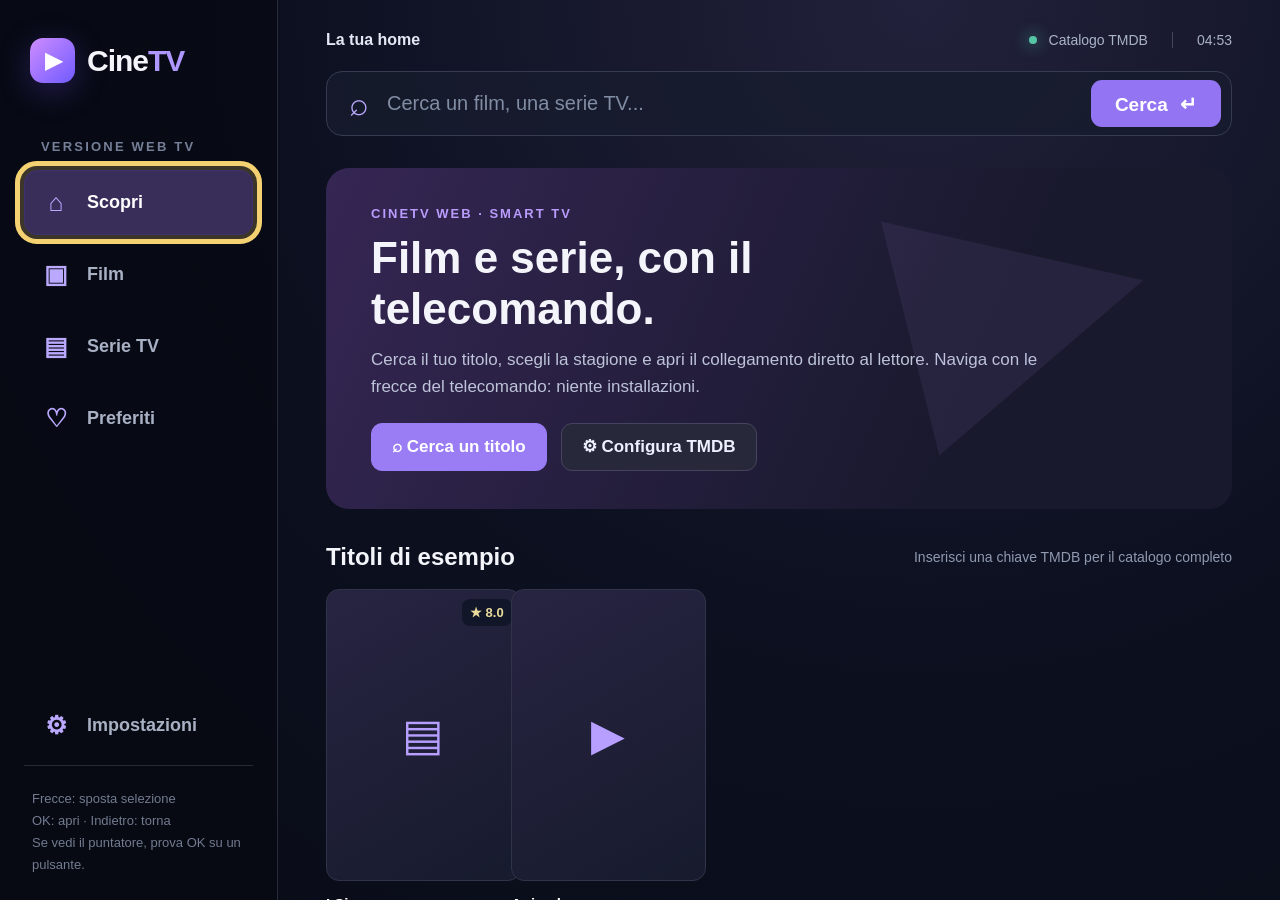
==== index.html @ a70e2af2 "Add files via upload Prima versione di cineweb" ====
<!doctype html>
<html lang="it">
<head>
  <meta charset="utf-8">
  <meta name="viewport" content="width=device-width,initial-scale=1,viewport-fit=cover">
  <meta name="theme-color" content="#0a0d17">
  <meta name="referrer" content="no-referrer">
  <title>CineTV Web — Samsung Smart TV</title>
  <style>
:root{font-family:Arial,Helvetica,sans-serif;color:#f4f5fa;background:#090c16;font-size:19px;--surface:#121725;--muted:#a1a9bc;--accent:#9d82ff;--line:#293044}*{box-sizing:border-box}html,body{margin:0;width:100%;height:100%;overflow:hidden}body{background:radial-gradient(ellipse at 72% 0%,#22213b 0,#0c1020 49%,#090c16 100%)}button,input,select{font:inherit}button{cursor:pointer}button,input,select{outline:none}button:focus,input:focus,select:focus,.focusable.focused{outline:4px solid #c9b8ff!important;outline-offset:3px;box-shadow:0 0 0 8px rgba(135,102,255,.13)}.shell{width:100%;height:100%;display:flex}.sidebar{width:278px;flex:0 0 278px;border-right:1px solid #262c3b;background:rgba(7,10,19,.79);padding:38px 24px 24px;display:flex;flex-direction:column}.brand{display:flex;align-items:center;font-size:30px;font-weight:800;letter-spacing:-1px;gap:12px;margin:0 0 56px 6px}.brandmark{display:inline-flex;width:45px;height:45px;border-radius:13px;background:linear-gradient(135deg,#ce8cff,#705bff);align-items:center;justify-content:center;font-size:22px;color:white;box-shadow:0 8px 32px #7852ff45}.brand-accent{color:#ae97ff}.side-label{color:#757f98;font-size:13px;letter-spacing:2.2px;padding-left:17px;font-weight:bold;margin:0 0 16px}.nav-item{display:flex;gap:18px;align-items:center;width:100%;background:transparent;border:1px solid transparent;border-radius:13px;color:#a8b0c4;padding:17px 18px;text-align:left;margin-bottom:7px;font-weight:bold;font-size:18px}.nav-item.active{background:#23213f;color:#eae4ff;border-color:#3e326e}.nav-item:hover{background:#292340}.nav-symbol{font-size:25px;display:inline-flex;justify-content:center;width:26px;color:#bba8ff}.side-bottom{margin-top:auto}.side-note{color:#727b90;border-top:1px solid #252b3b;padding:22px 8px 0;font-size:13px;line-height:1.7}.main{flex:1;min-width:0;display:flex;flex-direction:column}.topbar{padding:31px 48px 22px;display:flex;justify-content:space-between;align-items:center}.breadcrumb{color:#e4e8f4;font-size:16px;font-weight:bold}.topright{display:flex;align-items:center;gap:12px;color:#aab3c7;font-size:14px}.network-dot{height:8px;width:8px;background:#56c5a6;border-radius:50%;box-shadow:0 0 16px #56c5a6}.clock{border-left:1px solid #41485c;margin-left:12px;padding-left:24px;font-variant-numeric:tabular-nums}.scrollarea{flex:1;overflow-y:auto;padding:0 48px 28px;scrollbar-width:thin;scrollbar-color:#464058 transparent}.search-row{height:65px;display:flex;align-items:center;border:1px solid #353b50;border-radius:16px;background:#171c2dcc;gap:16px;padding:8px 10px 8px 22px;margin-bottom:32px}.search-icon{font-size:33px;color:#bcaaff;line-height:1}.search-row input{flex:1;min-width:0;border:none;background:transparent;color:white;font-size:20px}.search-row input::placeholder{color:#818da4}.search-submit{height:47px;border:0;border-radius:11px;padding:0 24px;background:#9375f3;color:white;font-weight:bold}.search-submit span{font-size:20px;margin-left:7px}.hero{min-height:290px;position:relative;overflow:hidden;border-radius:23px;background:linear-gradient(114deg,#352653,#19192e 70%);padding:38px 45px;margin-bottom:34px;display:flex;flex-direction:column;justify-content:center}.hero:after{content:'▶';position:absolute;font-size:315px;color:rgba(190,162,255,.07);right:10%;top:-68px;transform:rotate(-14deg);pointer-events:none}.eyebrow{font-size:13px;text-transform:uppercase;letter-spacing:2px;font-weight:bold;color:#ba9cfc}.hero h1{font-size:44px;line-height:1.15;max-width:670px;margin:12px 0}.hero p{font-size:17px;color:#bdc3d8;line-height:1.6;margin:0;max-width:680px}.actions{display:flex;gap:14px;flex-wrap:wrap;margin-top:22px}.primary,.secondary,.tiny-button{border-radius:11px;min-height:48px;padding:12px 20px;font-size:17px;font-weight:bold;border:1px solid #45445e;background:#27293a;color:#edf0ff}.primary{background:#9a7df5;border-color:#9a7df5;color:#fff}.primary:hover{background:#aa90ff}.secondary:hover,.tiny-button:hover{background:#37304c}.section-head{display:flex;justify-content:space-between;align-items:center;margin:22px 0 18px}.section-head h2{font-size:24px;margin:0}.section-head span,.subtitle{color:#909ab0;font-size:14px}.poster-grid{display:grid;grid-template-columns:repeat(5,minmax(0,1fr));gap:19px}.poster-card{min-width:0;text-align:left;background:none;color:white;border:0;padding:0;border-radius:14px}.poster-frame{height:292px;aspect-ratio:2/3;background:linear-gradient(150deg,#272442,#171b2d);border-radius:13px;overflow:hidden;position:relative;border:1px solid #303449}.poster-frame img{width:100%;height:100%;object-fit:cover;display:block}.fallback-art{height:100%;display:flex;align-items:center;justify-content:center;font-size:44px;color:#b69fff}.poster-rating{position:absolute;right:8px;top:9px;border-radius:8px;background:#101527e8;padding:6px 8px;font-size:13px;font-weight:bold;color:#e9dc9d}.poster-title{font-size:15px;font-weight:bold;margin-top:12px;line-height:1.4;max-height:44px;overflow:hidden}.poster-meta{font-size:13px;color:#8e98af;margin-top:5px}.poster-card:hover .poster-frame{border-color:#a789ff;transform:translateY(-2px)}.empty,.info-panel{background:#161c2e;border:1px solid #32384b;border-radius:17px;padding:28px;color:#b6bed0;line-height:1.6}.empty h2,.info-panel h2{margin:0 0 10px;color:white}.info-panel{max-width:850px}.info-panel strong{color:#f0ecff}.details{display:grid;grid-template-columns:235px minmax(0,1fr);gap:36px;align-items:start;margin:8px 0 35px}.detail-poster{width:100%;aspect-ratio:2/3;border-radius:17px;object-fit:cover;background:#222439}.detail-body h1{font-size:42px;margin:10px 0 12px;line-height:1.13}.meta-line{color:#aeaec9;margin-bottom:18px;font-size:16px}.description{max-width:790px;line-height:1.65;color:#c1c8d9;font-size:17px}.pill{display:inline-block;border:1px solid #3f4160;border-radius:20px;padding:7px 13px;margin:0 10px 10px 0;font-size:13px;color:#d0d3e9}.picker-line{display:flex;gap:13px;align-items:center;flex-wrap:wrap;margin:25px 0}.picker-line label{color:#c5c9dc}.picker-line select{height:49px;min-width:165px;color:white;border-radius:10px;background:#252a3d;border:1px solid #444a65;padding:0 13px}.ep-list{display:grid;grid-template-columns:repeat(2,minmax(0,1fr));gap:12px;margin:20px 0}.episode{background:#161c2c;border:1px solid #31374d;border-radius:13px;text-align:left;color:white;padding:16px;font-size:16px}.episode:hover{background:#262941}.episode small{display:block;color:#a3acc3;margin-top:6px;line-height:1.4}.episodes-title{font-size:23px;margin-top:30px}.help-box{margin:25px 0;background:#1e1e34;border:1px solid #51436a;padding:17px 19px;border-radius:11px;color:#c1b9d9;line-height:1.6;font-size:15px}.help-box strong{color:white}.form-label{display:block;color:#c8ccdd;font-weight:bold;margin:22px 0 9px}.form-input{width:100%;padding:14px 16px;color:white;background:#0d1323;border:1px solid #41495f;border-radius:11px}.form-hint{color:#a5abc0;font-size:14px;line-height:1.6;margin:10px 0 25px}code{color:#cdbdff;font-size:14px;overflow-wrap:anywhere}footer{margin:52px 0 10px;color:#656f86;font-size:12px}.toast{position:fixed;bottom:30px;left:50%;transform:translateX(-50%);padding:16px 26px;background:#3c3260;color:white;border-radius:14px;box-shadow:0 10px 42px #0008;opacity:0;pointer-events:none;transition:opacity .15s;z-index:100}.toast.show{opacity:1}.smallnote{color:#aeb5cd;font-size:15px;line-height:1.5}.hidden{display:none!important}@media(max-width:1100px){:root{font-size:16px}.sidebar{width:220px;flex-basis:220px;padding:25px 13px}.brand{font-size:25px}.topbar{padding:22px 26px}.scrollarea{padding:0 26px 25px}.poster-grid{grid-template-columns:repeat(4,1fr);gap:14px}.hero h1{font-size:34px}.details{grid-template-columns:175px 1fr}}@media(max-width:700px){.sidebar{width:74px;flex-basis:74px;padding:20px 8px}.brand{font-size:0;margin:0 0 48px}.brandmark{width:45px;height:45px;font-size:19px}.brand-accent,.side-label,.side-note{display:none}.nav-item{font-size:0;padding:14px 14px}.nav-symbol{font-size:22px}.main .topbar{padding:24px 19px}.scrollarea{padding:0 19px}.topright{display:none}.poster-grid{grid-template-columns:repeat(2,1fr)}.hero{padding:24px}.hero h1{font-size:29px}.details{grid-template-columns:1fr}.detail-poster{width:190px}.ep-list{grid-template-columns:1fr}}

/* Browser TV controls: visible selection on 2020 Samsung Chromium 69 */
.focusable:focus{position:relative;z-index:3;outline:5px solid #f5d271!important;outline-offset:4px;box-shadow:0 0 0 9px rgba(245,210,113,.22)!important}
.poster-card:focus .poster-frame{transform:scale(1.035);border:3px solid #f5d271}
.nav-item:focus{background:#392e5a;color:#fff}
@media(min-width:1600px){.poster-frame{height:295px}.poster-title{font-size:18px}.poster-meta{font-size:15px}.nav-item{font-size:20px}.hero p{font-size:20px}.description{font-size:20px}}

</style>
</head>
<body>
  <div class="shell">
    <aside class="sidebar">
      <div class="brand"><span class="brandmark">▶</span><span>Cine<span class="brand-accent">TV</span></span></div>
      <p class="side-label">VERSIONE WEB TV</p>
      <nav id="nav" aria-label="Navigazione">
        <button class="nav-item focusable active" data-action="page" data-page="home"><span class="nav-symbol">⌂</span> Scopri</button>
        <button class="nav-item focusable" data-action="page" data-page="movie"><span class="nav-symbol">▣</span> Film</button>
        <button class="nav-item focusable" data-action="page" data-page="tv"><span class="nav-symbol">▤</span> Serie TV</button>
        <button class="nav-item focusable" data-action="page" data-page="favorites"><span class="nav-symbol">♡</span> Preferiti</button>
      </nav>
      <div class="side-bottom">
        <button class="nav-item focusable" data-action="page" data-page="settings"><span class="nav-symbol">⚙</span> Impostazioni</button>
        <div class="side-note">Frecce: sposta selezione<br>OK: apri · Indietro: torna<br>Se vedi il puntatore, prova OK su un pulsante.</div>
      </div>
    </aside>
    <main class="main">
      <header class="topbar">
        <div class="breadcrumb" id="breadcrumb">La tua home</div>
        <div class="topright"><span class="network-dot"></span><span id="network-label">Catalogo TMDB</span><span class="clock" id="clock"></span></div>
      </header>
      <div class="scrollarea" id="scrollarea">
        <section class="search-row" id="search-row">
          <label for="search" class="search-icon">⌕</label>
          <input class="focusable" type="search" id="search" autocomplete="off" placeholder="Cerca un film, una serie TV..." aria-label="Cerca titoli">
          <button class="search-submit focusable" data-action="search">Cerca <span>↵</span></button>
        </section>
        <div id="content" aria-live="polite"></div>
        <footer>Questo prodotto utilizza TMDB ma non è approvato o certificato da TMDB. CineTV non è affiliata a Vixsrc. Apri soltanto contenuti che sei autorizzato a vedere. Compatibilità dei lettori non garantita.</footer>
      </div>
    </main>
  </div>
  <div class="toast" id="toast" role="status"></div>
  <script>
/* CineTV Web v1.1 — Samsung 2020 Smart TV browser; plain ES5+ for TV compatibility. */
(function () {
  'use strict';
  var API = 'https://api.themoviedb.org/3';
  var IMG = 'https://image.tmdb.org/t/p/';
  var DEMO = [
    {id:456,media_type:'tv',name:'I Simpson',first_air_date:'1989-12-17',vote_average:8.0,poster_path:null,overview:'Serie dimostrativa. Per sfogliare tutti i titoli inserisci una chiave TMDB nelle Impostazioni.'},
    {id:1236045,media_type:'movie',title:'Animals',release_date:'',vote_average:0,poster_path:null,overview:'Film dimostrativo scelto da te. Apri la scheda per generare il link.'}
  ];
  var currentPage = 'home', currentList = [], selected = null, season = 1, episode = 1, seasonData = null;
  var focusReturn = null, toastTimer = null, lastQuery = '', searchTimer = null;
  var $ = function(id){ return document.getElementById(id); };
  var content = $('content');
  var safeStore = {
    get:function(k){try{return localStorage.getItem(k);}catch(e){return null;}},
    set:function(k,v){try{localStorage.setItem(k,v);}catch(e){}}
  };
  var apiKey = safeStore.get('cinetv_tmdb_key') || '';
  var favorites = readJSON('cinetv_favorites', []);
  function readJSON(key,fallback){try{var v=JSON.parse(safeStore.get(key)||'null');return v||fallback;}catch(e){return fallback;}}
  function esc(s){return String(s==null?'':s).replace(/&/g,'&amp;').replace(/</g,'&lt;').replace(/>/g,'&gt;').replace(/"/g,'&quot;').replace(/'/g,'&#39;');}
  function cleanPath(p){return typeof p==='string' && /^\/[a-zA-Z0-9/._-]+$/.test(p) ? p : '';}
  function title(x){return (x&&(x.title||x.name||x.original_title||x.original_name)) || 'Senza titolo';}
  function kind(x){return x&&x.media_type==='tv'?'tv':x&&x.media_type==='movie'?'movie':(x&&x.first_air_date!==undefined?'tv':'movie');}
  function year(x){return String(x&&(x.release_date||x.first_air_date)||'').slice(0,4)||'—';}
  function normalize(x){return {id:Number(x.id),media_type:kind(x),title:title(x),name:title(x),poster_path:cleanPath(x.poster_path),overview:x.overview||'',release_date:x.release_date||'',first_air_date:x.first_air_date||'',vote_average:Number(x.vote_average)||0};}
  function validId(x){return Number.isFinite ? Number.isFinite(Number(x)) && Number(x)>0 && Math.floor(Number(x))===Number(x) : /^[1-9]\d*$/.test(String(x));}
  function picture(x,size){var path=cleanPath(x&&x.poster_path);return path?IMG+(size||'w342')+path:null;}
  function rating(x){return x.vote_average>=1?'<span class="poster-rating">★ '+Number(x.vote_average).toFixed(1)+'</span>':'';}
  function gotoPage(page){currentPage=page;selected=null;seasonData=null;currentList=[];var n=document.querySelectorAll('.nav-item');for(var i=0;i<n.length;i++)n[i].classList.toggle('active',n[i].getAttribute('data-page')===page);$('breadcrumb').textContent={home:'La tua home',movie:'Film',tv:'Serie TV',favorites:'Preferiti',settings:'Impostazioni',search:'Risultati di ricerca'}[page]||'CineTV';$('search-row').classList.toggle('hidden',page==='settings');$('scrollarea').scrollTop=0;renderPage();}
  function info(msg){content.innerHTML='<div class="empty"><h2>'+esc(msg)+'</h2><p>Verifica la connessione Internet e la chiave API TMDB nelle Impostazioni.</p><button class="primary focusable" data-action="page" data-page="settings">Apri impostazioni</button></div>';focusFirstContent();}
  function loading(){content.innerHTML='<div class="empty">Caricamento del catalogo...</div>';}
  function tmdb(endpoint,query){return new Promise(function(resolve,reject){if(!apiKey)return reject(new Error('Chiave TMDB non impostata'));var q=query||{};q.api_key=apiKey;q.language='it-IT';var params=[];Object.keys(q).forEach(function(k){params.push(encodeURIComponent(k)+'='+encodeURIComponent(q[k]));});var url=API+endpoint+'?'+params.join('&');var timeout=setTimeout(function(){reject(new Error('Connessione scaduta'));},15000);fetch(url,{method:'GET',headers:{'Accept':'application/json'}}).then(function(res){if(!res.ok)throw new Error('TMDB HTTP '+res.status+(res.status===401?' (chiave errata)':''));return res.json();}).then(function(data){clearTimeout(timeout);resolve(data);}).catch(function(err){clearTimeout(timeout);reject(err);});});}
  function card(x,i){var item=normalize(x),photo=picture(item),badge=rating(item);return '<button class="poster-card focusable" data-action="detail" data-index="'+i+'" aria-label="Apri '+esc(title(item))+'"><div class="poster-frame">'+(photo?'<img loading="lazy" alt="" src="'+esc(photo)+'">':'<div class="fallback-art">'+(item.media_type==='tv'?'▤':'▶')+'</div>')+badge+'</div><div class="poster-title">'+esc(title(item))+'</div><div class="poster-meta">'+(item.media_type==='tv'?'Serie TV':'Film')+' · '+esc(year(item))+'</div></button>';}
  function cards(items,heading,description){currentList=items.filter(function(x){return x&&(x.media_type==='movie'||x.media_type==='tv'||x.media_type==null)&&x.id;}).map(normalize);var html='<div class="section-head"><h2>'+esc(heading)+'</h2><span>'+esc(description||'')+'</span></div>';if(!currentList.length)return html+'<div class="empty">Nessun titolo trovato.</div>';return html+'<div class="poster-grid">'+currentList.map(card).join('')+'</div>';}
  function hero(){return '<section class="hero"><span class="eyebrow">CINETV WEB · SMART TV</span><h1>Film e serie, con il telecomando.</h1><p>Cerca il tuo titolo, scegli la stagione e apri il collegamento diretto al lettore. Naviga con le frecce del telecomando: niente installazioni.</p><div class="actions"><button class="primary focusable" data-action="focusSearch">⌕ Cerca un titolo</button><button class="secondary focusable" data-action="page" data-page="settings">⚙ Configura TMDB</button></div></section>';}
  function renderPage(){if(currentPage==='settings')return renderSettings();if(currentPage==='favorites')return renderFavorites();if(!apiKey){content.innerHTML=hero()+cards(currentPage==='movie'?DEMO.filter(function(x){return kind(x)==='movie';}):currentPage==='tv'?DEMO.filter(function(x){return kind(x)==='tv';}):DEMO,'Titoli di esempio','Inserisci una chiave TMDB per il catalogo completo')+'<div class="help-box"><strong>Modalità esempio.</strong> Per cercare film e serie con titolo e locandine, apri Impostazioni e aggiungi una chiave API v3 TMDB gratuita. I link video dipendono dal servizio esterno.</div>';return;}
    loading();var endpoint=currentPage==='movie'?'/trending/movie/week':currentPage==='tv'?'/trending/tv/week':'/trending/all/week';tmdb(endpoint,{}).then(function(data){if(currentPage==='settings'||currentPage==='favorites'||currentPage==='search'||selected)return;content.innerHTML=(currentPage==='home'?hero():'')+cards((data.results||[]).filter(function(x){return x.media_type!=='person';}),currentPage==='home'?'Popolari questa settimana':currentPage==='movie'?'Film del momento':'Serie TV del momento','Aggiornato da TMDB');}).catch(function(e){info(e.message);});}
  function renderFavorites(){content.innerHTML=cards(favorites,'La tua lista','Salvati su questo televisore')+(favorites.length?'':'<div class="help-box">Apri un titolo e seleziona “Aggiungi ai preferiti”.</div>');}
  function renderSettings(){content.innerHTML='<div class="info-panel"><span class="eyebrow">PRIMA CONFIGURAZIONE</span><h2>Collega il catalogo TMDB</h2><p>Per cercare film e serie, CineTV usa l’API pubblica di <strong>The Movie Database</strong>. Crea una chiave API v3 sul tuo account TMDB e incollala qui. La chiave viene salvata solo sul televisore.</p><label class="form-label" for="key-input">Chiave API v3 TMDB</label><input id="key-input" class="form-input focusable" type="text" spellcheck="false" autocomplete="off" placeholder="Inserisci la chiave API v3" value="'+esc(apiKey)+'"><div class="actions"><button class="primary focusable" data-action="saveKey">Salva chiave</button><button class="secondary focusable" data-action="clearKey">Cancella</button></div><p class="form-hint">Ottieni una chiave su <code>themoviedb.org/settings/api</code>. Se preferisci, inseriscila nel file <code>js/config.js</code> prima di pubblicare il sito. Non condividere pubblicamente la chiave.</p><div class="help-box"><strong>Riproduzione:</strong> CineTV crea i link <code>vixsrc.to/movie/ID</code> e <code>vixsrc.to/tv/ID/STAGIONE/EPISODIO</code>. Non scarica flussi, non aggira blocchi e non garantisce la disponibilità dei contenuti. Usa soltanto video che puoi vedere legalmente.</div><p class="smallnote">Versione Web 1.1 · Sito ottimizzato per il browser Samsung 2020. I controlli del telecomando possono variare a seconda del browser.</p></div>';}
  function doSearch(q){q=(q||'').trim();if(!q){toast('Scrivi il titolo da cercare');$('search').focus();return;}lastQuery=q;currentPage='search';selected=null;$('breadcrumb').textContent='Ricerca: '+q;$('scrollarea').scrollTop=0;loading();if(!apiKey){var matches=DEMO.filter(function(x){return title(x).toLowerCase().indexOf(q.toLowerCase())>=0;});content.innerHTML=cards(matches,'Risultati di ricerca','Esempio senza API TMDB')+'<div class="help-box">Per cercare tutti i titoli devi prima configurare una chiave TMDB.</div>';return;}tmdb('/search/multi',{query:q,include_adult:false,page:1}).then(function(data){if(currentPage!=='search'||lastQuery!==q)return;content.innerHTML=cards((data.results||[]).filter(function(x){return x.media_type==='movie'||x.media_type==='tv';}),'Risultati per “'+q+'”','Film e serie TV');}).catch(function(e){info(e.message);});}
  function isFavorite(x){return favorites.some(function(y){return y.id===x.id&&y.media_type===x.media_type;});}
  function toggleFavorite(){if(!selected)return;var x=normalize(selected),old=favorites.filter(function(y){return y.id===x.id&&y.media_type===x.media_type;});favorites=favorites.filter(function(y){return !(y.id===x.id&&y.media_type===x.media_type);});if(!old.length)favorites.unshift(x);safeStore.set('cinetv_favorites',JSON.stringify(favorites));renderDetail();toast(old.length?'Rimosso dai preferiti':'Aggiunto ai preferiti');}
  function openDetail(index){var x=currentList[index];if(!x)return;focusReturn=document.activeElement;selected=normalize(x);season=1;episode=1;seasonData=null;renderDetail();if(apiKey){tmdb('/'+selected.media_type+'/'+selected.id,{}).then(function(data){if(!selected||selected.id!==Number(data.id))return;selected=normalize(Object.assign({},selected,data,{media_type:selected.media_type}));selected.seasons=data.seasons||[];selected.genres=data.genres||[];selected.runtime=data.runtime||[];renderDetail();}).catch(function(e){toast('Dettagli non disponibili: '+e.message);});}}
  function vixUrl(){if(!selected||!validId(selected.id))return null;return 'https://vixsrc.to/'+(selected.media_type==='tv'?'tv/'+selected.id+'/'+season+'/'+episode:'movie/'+selected.id);}
  function getSeasons(){if(selected&&selected.seasons&&selected.seasons.length)return selected.seasons.filter(function(s){return s.season_number>=0;}).map(function(s){return Number(s.season_number);});return [1,2,3,4,5,6,7,8,9,10];}
  function renderDetail(){if(!selected)return;var x=selected,photo=picture(x,'w500'),fav=isFavorite(x),isTv=x.media_type==='tv',url=vixUrl();var seasons=getSeasons();if(seasons.indexOf(season)<0)season=seasons[0]||1;var epiMax=(seasonData&&seasonData.episodes&&seasonData.episodes.length)?seasonData.episodes.length:30;var html='<div class="details"><div>'+(photo?'<img class="detail-poster" src="'+esc(photo)+'" alt="Locandina">':'<div class="detail-poster fallback-art">▶</div>')+'</div><div class="detail-body"><span class="eyebrow">'+(isTv?'SERIE TV':'FILM')+' · '+esc(year(x))+'</span><h1>'+esc(title(x))+'</h1><div class="meta-line">'+(x.vote_average>=1?'★ '+x.vote_average.toFixed(1)+' / 10 · ':'')+'TMDB ID: '+x.id+'</div><p class="description">'+esc(x.overview||'Trama non disponibile in italiano.')+'</p><div class="actions"><button class="primary focusable" data-action="play">▶ Apri lettore</button><button class="secondary focusable" data-action="favorite">'+(fav?'♥ Rimuovi dai preferiti':'♡ Aggiungi ai preferiti')+'</button><button class="secondary focusable" data-action="return">← Torna indietro</button></div></div></div>';
    if(isTv){html+='<h2 class="episodes-title">Seleziona l’episodio</h2><div class="picker-line"><label for="season">Stagione</label><select class="focusable" id="season">'+seasons.map(function(s){return '<option value="'+s+'"'+(s===season?' selected':'')+'>Stagione '+s+'</option>';}).join('')+'</select><label for="episode">Episodio</label><select class="focusable" id="episode">'+Array.apply(null,Array(Math.min(150,epiMax))).map(function(_,i){return '<option value="'+(i+1)+'"'+(i+1===episode?' selected':'')+'>Episodio '+(i+1)+'</option>';}).join('')+'</select></div>';if(seasonData&&seasonData.episodes&&seasonData.episodes.length){html+='<div class="ep-list">'+seasonData.episodes.map(function(e){return '<button class="episode focusable" data-action="episode" data-ep="'+e.episode_number+'">'+esc('E'+('0'+e.episode_number).slice(-2)+' · '+(e.name||'Episodio'))+'<small>'+esc((e.overview||'').slice(0,125))+'</small></button>';}).join('')+'</div>';}}
    html+='<div class="help-box"><strong>Link diretto:</strong> <code>'+esc(url||'—')+'</code><br>Il lettore si aprirà direttamente nel browser della TV, senza passare da CineSearch. Se Vixsrc blocca l’accesso o non è supportato dal browser Samsung, CineTV non può risolvere quel blocco.</div>';content.innerHTML=html;$('scrollarea').scrollTop=0;focusFirstContent();if(isTv&&apiKey&&!seasonData)loadSeason();}
  function loadSeason(){if(!selected||selected.media_type!=='tv'||!apiKey)return;var id=selected.id,s=season;tmdb('/tv/'+id+'/season/'+s,{}).then(function(data){if(!selected||selected.id!==id||season!==s)return;seasonData=data;if(episode>(data.episodes||[]).length&&data.episodes&&data.episodes.length)episode=1;renderDetail();}).catch(function(){seasonData=null;});}
  function play(){var url=vixUrl();if(!url){toast('Link non valido');return;}safeStore.set('cinetv_last_url',url);safeStore.set('cinetv_last_title',title(selected));toast('Apertura del lettore...');window.location.assign(url);}
  function goBack(){if(selected){selected=null;seasonData=null;if(currentPage==='search')doSearch(lastQuery);else renderPage();if(focusReturn&&document.contains(focusReturn))focusReturn.focus();return;}if(currentPage!=='home'){gotoPage('home');return;}if(typeof tizen!=='undefined'&&tizen.application){try{tizen.application.getCurrentApplication().exit();}catch(e){toast('Premi Home per uscire');}}else toast('Sei già nella home');}
  function focusFirstContent(){setTimeout(function(){var el=content.querySelector('.focusable');if(el)el.focus();},40);}
  function toast(msg){var t=$('toast');t.textContent=msg;t.classList.add('show');clearTimeout(toastTimer);toastTimer=setTimeout(function(){t.classList.remove('show');},2700);}
  function navigate(dir){var all=Array.prototype.slice.call(document.querySelectorAll('.focusable')).filter(function(el){var r=el.getBoundingClientRect(),cs=window.getComputedStyle(el);return r.width>0&&r.height>0&&cs.visibility!=='hidden'&&cs.display!=='none';});var active=document.activeElement;if(!active||all.indexOf(active)<0){if(all.length)all[0].focus();return;}var r=active.getBoundingClientRect(),cx=r.left+r.width/2,cy=r.top+r.height/2,best=null,score=Infinity;all.forEach(function(el){if(el===active)return;var b=el.getBoundingClientRect(),dx=b.left+b.width/2-cx,dy=b.top+b.height/2-cy;var forward=dir==='right'?dx:dir==='left'?-dx:dir==='down'?dy:-dy;var offAxis=(dir==='right'||dir==='left')?Math.abs(dy):Math.abs(dx);if(forward<5)return;var cost=forward+offAxis*2.1;if(cost<score){best=el;score=cost;}});if(best){best.focus();best.scrollIntoView({block:'nearest',inline:'nearest'});}}
  document.addEventListener('keydown',function(ev){var code=ev.keyCode||ev.which;var editing=(document.activeElement&&['INPUT','TEXTAREA'].indexOf(document.activeElement.tagName)>=0);if(code===10009||code===27||ev.key==='Escape'||(code===8&&!editing)){ev.preventDefault();if(editing){document.activeElement.blur();return;}goBack();return;}
    if(code===13&&document.activeElement===$('search')){ev.preventDefault();doSearch($('search').value);return;}
    if((code===37||code===38||code===39||code===40)&&!editing){if(document.activeElement&&document.activeElement.tagName==='SELECT')return;ev.preventDefault();navigate(({37:'left',38:'up',39:'right',40:'down'})[code]);}
  });
  document.addEventListener('click',function(ev){var el=ev.target.closest('[data-action]');if(!el)return;var action=el.getAttribute('data-action');if(action==='page'){gotoPage(el.getAttribute('data-page'));return;}if(action==='focusSearch'){$('search').focus();return;}if(action==='search'){doSearch($('search').value);return;}if(action==='detail'){openDetail(Number(el.getAttribute('data-index')));return;}if(action==='favorite'){toggleFavorite();return;}if(action==='play'){play();return;}if(action==='return'){goBack();return;}if(action==='episode'){episode=Number(el.getAttribute('data-ep'));renderDetail();return;}if(action==='saveKey'){var value=($('key-input').value||'').trim();if(!/^[a-fA-F0-9]{32}$/.test(value)){toast('Inserisci una chiave TMDB API v3 valida (32 caratteri)');return;}apiKey=value;safeStore.set('cinetv_tmdb_key',value);toast('Chiave salvata');gotoPage('home');return;}if(action==='clearKey'){apiKey='';safeStore.set('cinetv_tmdb_key','');toast('Chiave cancellata');renderSettings();}});
  document.addEventListener('change',function(ev){if(ev.target.id==='season'){season=Number(ev.target.value)||1;episode=1;seasonData=null;renderDetail();}if(ev.target.id==='episode'){episode=Number(ev.target.value)||1;}});
  $('search').addEventListener('input',function(){clearTimeout(searchTimer);});
  document.addEventListener('tizenhwkey',function(ev){if(ev.keyName==='back')goBack();});
  function updateTime(){var d=new Date();$('clock').textContent=('0'+d.getHours()).slice(-2)+':'+('0'+d.getMinutes()).slice(-2);}
  updateTime();setInterval(updateTime,60000);
  gotoPage('home');
  setTimeout(function(){var first=document.querySelector('.nav-item.focusable');if(first){first.setAttribute('tabindex','0');first.focus();}},250);
})();

  </script>
</body>
</html>
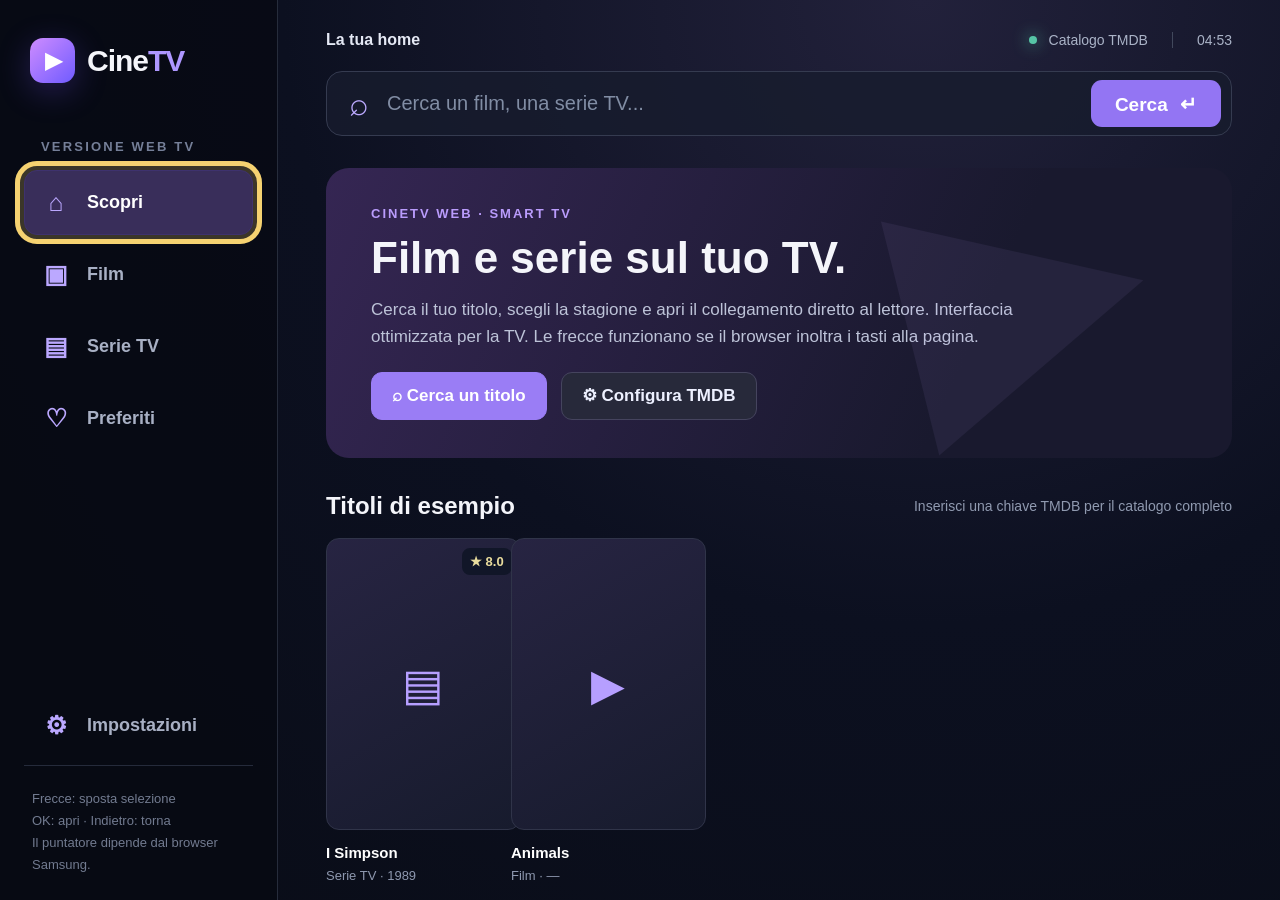
==== commit c57fe002: "Add files via upload" ====
--- a/index.html
+++ b/index.html
@@ -30,7 +30,7 @@
       </nav>
       <div class="side-bottom">
         <button class="nav-item focusable" data-action="page" data-page="settings"><span class="nav-symbol">⚙</span> Impostazioni</button>
-        <div class="side-note">Frecce: sposta selezione<br>OK: apri · Indietro: torna<br>Se vedi il puntatore, prova OK su un pulsante.</div>
+        <div class="side-note">Frecce: sposta selezione<br>OK: apri · Indietro: torna<br>Il puntatore dipende dal browser Samsung.</div>
       </div>
     </aside>
     <main class="main">
@@ -51,7 +51,7 @@
   </div>
   <div class="toast" id="toast" role="status"></div>
   <script>
-/* CineTV Web v1.1 — Samsung 2020 Smart TV browser; plain ES5+ for TV compatibility. */
+/* CineTV Web v1.2 — Samsung 2020 Smart TV browser; plain ES5+ for TV compatibility. */
 (function () {
   'use strict';
   var API = 'https://api.themoviedb.org/3';
@@ -86,20 +86,20 @@
   function tmdb(endpoint,query){return new Promise(function(resolve,reject){if(!apiKey)return reject(new Error('Chiave TMDB non impostata'));var q=query||{};q.api_key=apiKey;q.language='it-IT';var params=[];Object.keys(q).forEach(function(k){params.push(encodeURIComponent(k)+'='+encodeURIComponent(q[k]));});var url=API+endpoint+'?'+params.join('&');var timeout=setTimeout(function(){reject(new Error('Connessione scaduta'));},15000);fetch(url,{method:'GET',headers:{'Accept':'application/json'}}).then(function(res){if(!res.ok)throw new Error('TMDB HTTP '+res.status+(res.status===401?' (chiave errata)':''));return res.json();}).then(function(data){clearTimeout(timeout);resolve(data);}).catch(function(err){clearTimeout(timeout);reject(err);});});}
   function card(x,i){var item=normalize(x),photo=picture(item),badge=rating(item);return '<button class="poster-card focusable" data-action="detail" data-index="'+i+'" aria-label="Apri '+esc(title(item))+'"><div class="poster-frame">'+(photo?'<img loading="lazy" alt="" src="'+esc(photo)+'">':'<div class="fallback-art">'+(item.media_type==='tv'?'▤':'▶')+'</div>')+badge+'</div><div class="poster-title">'+esc(title(item))+'</div><div class="poster-meta">'+(item.media_type==='tv'?'Serie TV':'Film')+' · '+esc(year(item))+'</div></button>';}
   function cards(items,heading,description){currentList=items.filter(function(x){return x&&(x.media_type==='movie'||x.media_type==='tv'||x.media_type==null)&&x.id;}).map(normalize);var html='<div class="section-head"><h2>'+esc(heading)+'</h2><span>'+esc(description||'')+'</span></div>';if(!currentList.length)return html+'<div class="empty">Nessun titolo trovato.</div>';return html+'<div class="poster-grid">'+currentList.map(card).join('')+'</div>';}
-  function hero(){return '<section class="hero"><span class="eyebrow">CINETV WEB · SMART TV</span><h1>Film e serie, con il telecomando.</h1><p>Cerca il tuo titolo, scegli la stagione e apri il collegamento diretto al lettore. Naviga con le frecce del telecomando: niente installazioni.</p><div class="actions"><button class="primary focusable" data-action="focusSearch">⌕ Cerca un titolo</button><button class="secondary focusable" data-action="page" data-page="settings">⚙ Configura TMDB</button></div></section>';}
+  function hero(){return '<section class="hero"><span class="eyebrow">CINETV WEB · SMART TV</span><h1>Film e serie sul tuo TV.</h1><p>Cerca il tuo titolo, scegli la stagione e apri il collegamento diretto al lettore. Interfaccia ottimizzata per la TV. Le frecce funzionano se il browser inoltra i tasti alla pagina.</p><div class="actions"><button class="primary focusable" data-action="focusSearch">⌕ Cerca un titolo</button><button class="secondary focusable" data-action="page" data-page="settings">⚙ Configura TMDB</button></div></section>';}
   function renderPage(){if(currentPage==='settings')return renderSettings();if(currentPage==='favorites')return renderFavorites();if(!apiKey){content.innerHTML=hero()+cards(currentPage==='movie'?DEMO.filter(function(x){return kind(x)==='movie';}):currentPage==='tv'?DEMO.filter(function(x){return kind(x)==='tv';}):DEMO,'Titoli di esempio','Inserisci una chiave TMDB per il catalogo completo')+'<div class="help-box"><strong>Modalità esempio.</strong> Per cercare film e serie con titolo e locandine, apri Impostazioni e aggiungi una chiave API v3 TMDB gratuita. I link video dipendono dal servizio esterno.</div>';return;}
     loading();var endpoint=currentPage==='movie'?'/trending/movie/week':currentPage==='tv'?'/trending/tv/week':'/trending/all/week';tmdb(endpoint,{}).then(function(data){if(currentPage==='settings'||currentPage==='favorites'||currentPage==='search'||selected)return;content.innerHTML=(currentPage==='home'?hero():'')+cards((data.results||[]).filter(function(x){return x.media_type!=='person';}),currentPage==='home'?'Popolari questa settimana':currentPage==='movie'?'Film del momento':'Serie TV del momento','Aggiornato da TMDB');}).catch(function(e){info(e.message);});}
   function renderFavorites(){content.innerHTML=cards(favorites,'La tua lista','Salvati su questo televisore')+(favorites.length?'':'<div class="help-box">Apri un titolo e seleziona “Aggiungi ai preferiti”.</div>');}
-  function renderSettings(){content.innerHTML='<div class="info-panel"><span class="eyebrow">PRIMA CONFIGURAZIONE</span><h2>Collega il catalogo TMDB</h2><p>Per cercare film e serie, CineTV usa l’API pubblica di <strong>The Movie Database</strong>. Crea una chiave API v3 sul tuo account TMDB e incollala qui. La chiave viene salvata solo sul televisore.</p><label class="form-label" for="key-input">Chiave API v3 TMDB</label><input id="key-input" class="form-input focusable" type="text" spellcheck="false" autocomplete="off" placeholder="Inserisci la chiave API v3" value="'+esc(apiKey)+'"><div class="actions"><button class="primary focusable" data-action="saveKey">Salva chiave</button><button class="secondary focusable" data-action="clearKey">Cancella</button></div><p class="form-hint">Ottieni una chiave su <code>themoviedb.org/settings/api</code>. Se preferisci, inseriscila nel file <code>js/config.js</code> prima di pubblicare il sito. Non condividere pubblicamente la chiave.</p><div class="help-box"><strong>Riproduzione:</strong> CineTV crea i link <code>vixsrc.to/movie/ID</code> e <code>vixsrc.to/tv/ID/STAGIONE/EPISODIO</code>. Non scarica flussi, non aggira blocchi e non garantisce la disponibilità dei contenuti. Usa soltanto video che puoi vedere legalmente.</div><p class="smallnote">Versione Web 1.1 · Sito ottimizzato per il browser Samsung 2020. I controlli del telecomando possono variare a seconda del browser.</p></div>';}
+  function renderSettings(){content.innerHTML='<div class="info-panel"><span class="eyebrow">PRIMA CONFIGURAZIONE</span><h2>Collega il catalogo TMDB</h2><p>Per cercare film e serie, CineTV usa l’API pubblica di <strong>The Movie Database</strong>. Crea una chiave API v3 sul tuo account TMDB e incollala qui. La chiave viene salvata solo sul televisore.</p><label class="form-label" for="key-input">Chiave API v3 TMDB</label><input id="key-input" class="form-input focusable" type="text" spellcheck="false" autocomplete="off" placeholder="Inserisci la chiave API v3" value="'+esc(apiKey)+'"><div class="actions"><button class="primary focusable" data-action="saveKey">Salva chiave</button><button class="secondary focusable" data-action="clearKey">Cancella</button></div><p class="form-hint">Ottieni una chiave su <code>themoviedb.org/settings/api</code>. Inserisci la chiave dalle impostazioni, non nel file HTML pubblico su GitHub.</p><div class="help-box"><strong>Riproduzione:</strong> CineTV crea i link <code>vixsrc.to/movie/ID</code> e <code>vixsrc.to/tv/ID/STAGIONE/EPISODIO</code>. Aggiunge <code>?lang=it</code> per preferire audio italiano quando disponibile; non garantisce la presenza della traccia. Non scarica flussi, non aggira blocchi e non garantisce la disponibilità dei contenuti. Usa soltanto video che puoi vedere legalmente.</div><p class="smallnote">Versione Web 1.2 · Audio italiano preferito. Nel browser Samsung il puntatore potrebbe restare attivo: non può essere disattivato da una normale pagina web.</p></div>';}
   function doSearch(q){q=(q||'').trim();if(!q){toast('Scrivi il titolo da cercare');$('search').focus();return;}lastQuery=q;currentPage='search';selected=null;$('breadcrumb').textContent='Ricerca: '+q;$('scrollarea').scrollTop=0;loading();if(!apiKey){var matches=DEMO.filter(function(x){return title(x).toLowerCase().indexOf(q.toLowerCase())>=0;});content.innerHTML=cards(matches,'Risultati di ricerca','Esempio senza API TMDB')+'<div class="help-box">Per cercare tutti i titoli devi prima configurare una chiave TMDB.</div>';return;}tmdb('/search/multi',{query:q,include_adult:false,page:1}).then(function(data){if(currentPage!=='search'||lastQuery!==q)return;content.innerHTML=cards((data.results||[]).filter(function(x){return x.media_type==='movie'||x.media_type==='tv';}),'Risultati per “'+q+'”','Film e serie TV');}).catch(function(e){info(e.message);});}
   function isFavorite(x){return favorites.some(function(y){return y.id===x.id&&y.media_type===x.media_type;});}
   function toggleFavorite(){if(!selected)return;var x=normalize(selected),old=favorites.filter(function(y){return y.id===x.id&&y.media_type===x.media_type;});favorites=favorites.filter(function(y){return !(y.id===x.id&&y.media_type===x.media_type);});if(!old.length)favorites.unshift(x);safeStore.set('cinetv_favorites',JSON.stringify(favorites));renderDetail();toast(old.length?'Rimosso dai preferiti':'Aggiunto ai preferiti');}
   function openDetail(index){var x=currentList[index];if(!x)return;focusReturn=document.activeElement;selected=normalize(x);season=1;episode=1;seasonData=null;renderDetail();if(apiKey){tmdb('/'+selected.media_type+'/'+selected.id,{}).then(function(data){if(!selected||selected.id!==Number(data.id))return;selected=normalize(Object.assign({},selected,data,{media_type:selected.media_type}));selected.seasons=data.seasons||[];selected.genres=data.genres||[];selected.runtime=data.runtime||[];renderDetail();}).catch(function(e){toast('Dettagli non disponibili: '+e.message);});}}
-  function vixUrl(){if(!selected||!validId(selected.id))return null;return 'https://vixsrc.to/'+(selected.media_type==='tv'?'tv/'+selected.id+'/'+season+'/'+episode:'movie/'+selected.id);}
+  function vixUrl(){if(!selected||!validId(selected.id))return null;return 'https://vixsrc.to/'+(selected.media_type==='tv'?'tv/'+selected.id+'/'+season+'/'+episode:'movie/'+selected.id)+'?lang=it';}
   function getSeasons(){if(selected&&selected.seasons&&selected.seasons.length)return selected.seasons.filter(function(s){return s.season_number>=0;}).map(function(s){return Number(s.season_number);});return [1,2,3,4,5,6,7,8,9,10];}
-  function renderDetail(){if(!selected)return;var x=selected,photo=picture(x,'w500'),fav=isFavorite(x),isTv=x.media_type==='tv',url=vixUrl();var seasons=getSeasons();if(seasons.indexOf(season)<0)season=seasons[0]||1;var epiMax=(seasonData&&seasonData.episodes&&seasonData.episodes.length)?seasonData.episodes.length:30;var html='<div class="details"><div>'+(photo?'<img class="detail-poster" src="'+esc(photo)+'" alt="Locandina">':'<div class="detail-poster fallback-art">▶</div>')+'</div><div class="detail-body"><span class="eyebrow">'+(isTv?'SERIE TV':'FILM')+' · '+esc(year(x))+'</span><h1>'+esc(title(x))+'</h1><div class="meta-line">'+(x.vote_average>=1?'★ '+x.vote_average.toFixed(1)+' / 10 · ':'')+'TMDB ID: '+x.id+'</div><p class="description">'+esc(x.overview||'Trama non disponibile in italiano.')+'</p><div class="actions"><button class="primary focusable" data-action="play">▶ Apri lettore</button><button class="secondary focusable" data-action="favorite">'+(fav?'♥ Rimuovi dai preferiti':'♡ Aggiungi ai preferiti')+'</button><button class="secondary focusable" data-action="return">← Torna indietro</button></div></div></div>';
+  function renderDetail(){if(!selected)return;var x=selected,photo=picture(x,'w500'),fav=isFavorite(x),isTv=x.media_type==='tv',url=vixUrl();var seasons=getSeasons();if(seasons.indexOf(season)<0)season=seasons[0]||1;var epiMax=(seasonData&&seasonData.episodes&&seasonData.episodes.length)?seasonData.episodes.length:30;var html='<div class="details"><div>'+(photo?'<img class="detail-poster" src="'+esc(photo)+'" alt="Locandina">':'<div class="detail-poster fallback-art">▶</div>')+'</div><div class="detail-body"><span class="eyebrow">'+(isTv?'SERIE TV':'FILM')+' · '+esc(year(x))+'</span><h1>'+esc(title(x))+'</h1><div class="meta-line">'+(x.vote_average>=1?'★ '+x.vote_average.toFixed(1)+' / 10 · ':'')+'TMDB ID: '+x.id+'</div><p class="description">'+esc(x.overview||'Trama non disponibile in italiano.')+'</p><div class="actions"><button class="primary focusable" data-action="play">▶ Riproduci · IT preferito</button><button class="secondary focusable" data-action="favorite">'+(fav?'♥ Rimuovi dai preferiti':'♡ Aggiungi ai preferiti')+'</button><button class="secondary focusable" data-action="return">← Torna indietro</button></div></div></div>';
     if(isTv){html+='<h2 class="episodes-title">Seleziona l’episodio</h2><div class="picker-line"><label for="season">Stagione</label><select class="focusable" id="season">'+seasons.map(function(s){return '<option value="'+s+'"'+(s===season?' selected':'')+'>Stagione '+s+'</option>';}).join('')+'</select><label for="episode">Episodio</label><select class="focusable" id="episode">'+Array.apply(null,Array(Math.min(150,epiMax))).map(function(_,i){return '<option value="'+(i+1)+'"'+(i+1===episode?' selected':'')+'>Episodio '+(i+1)+'</option>';}).join('')+'</select></div>';if(seasonData&&seasonData.episodes&&seasonData.episodes.length){html+='<div class="ep-list">'+seasonData.episodes.map(function(e){return '<button class="episode focusable" data-action="episode" data-ep="'+e.episode_number+'">'+esc('E'+('0'+e.episode_number).slice(-2)+' · '+(e.name||'Episodio'))+'<small>'+esc((e.overview||'').slice(0,125))+'</small></button>';}).join('')+'</div>';}}
-    html+='<div class="help-box"><strong>Link diretto:</strong> <code>'+esc(url||'—')+'</code><br>Il lettore si aprirà direttamente nel browser della TV, senza passare da CineSearch. Se Vixsrc blocca l’accesso o non è supportato dal browser Samsung, CineTV non può risolvere quel blocco.</div>';content.innerHTML=html;$('scrollarea').scrollTop=0;focusFirstContent();if(isTv&&apiKey&&!seasonData)loadSeason();}
+    html+='<div class="help-box"><strong>Audio italiano preferito (se disponibile).</strong><br>Link diretto: <code>'+esc(url||'—')+'</code><br>Il lettore si aprirà direttamente nel browser della TV, senza passare da CineSearch. Se Vixsrc blocca l’accesso o non è supportato dal browser Samsung, CineTV non può risolvere quel blocco.</div>';content.innerHTML=html;$('scrollarea').scrollTop=0;focusFirstContent();if(isTv&&apiKey&&!seasonData)loadSeason();}
   function loadSeason(){if(!selected||selected.media_type!=='tv'||!apiKey)return;var id=selected.id,s=season;tmdb('/tv/'+id+'/season/'+s,{}).then(function(data){if(!selected||selected.id!==id||season!==s)return;seasonData=data;if(episode>(data.episodes||[]).length&&data.episodes&&data.episodes.length)episode=1;renderDetail();}).catch(function(){seasonData=null;});}
   function play(){var url=vixUrl();if(!url){toast('Link non valido');return;}safeStore.set('cinetv_last_url',url);safeStore.set('cinetv_last_title',title(selected));toast('Apertura del lettore...');window.location.assign(url);}
   function goBack(){if(selected){selected=null;seasonData=null;if(currentPage==='search')doSearch(lastQuery);else renderPage();if(focusReturn&&document.contains(focusReturn))focusReturn.focus();return;}if(currentPage!=='home'){gotoPage('home');return;}if(typeof tizen!=='undefined'&&tizen.application){try{tizen.application.getCurrentApplication().exit();}catch(e){toast('Premi Home per uscire');}}else toast('Sei già nella home');}
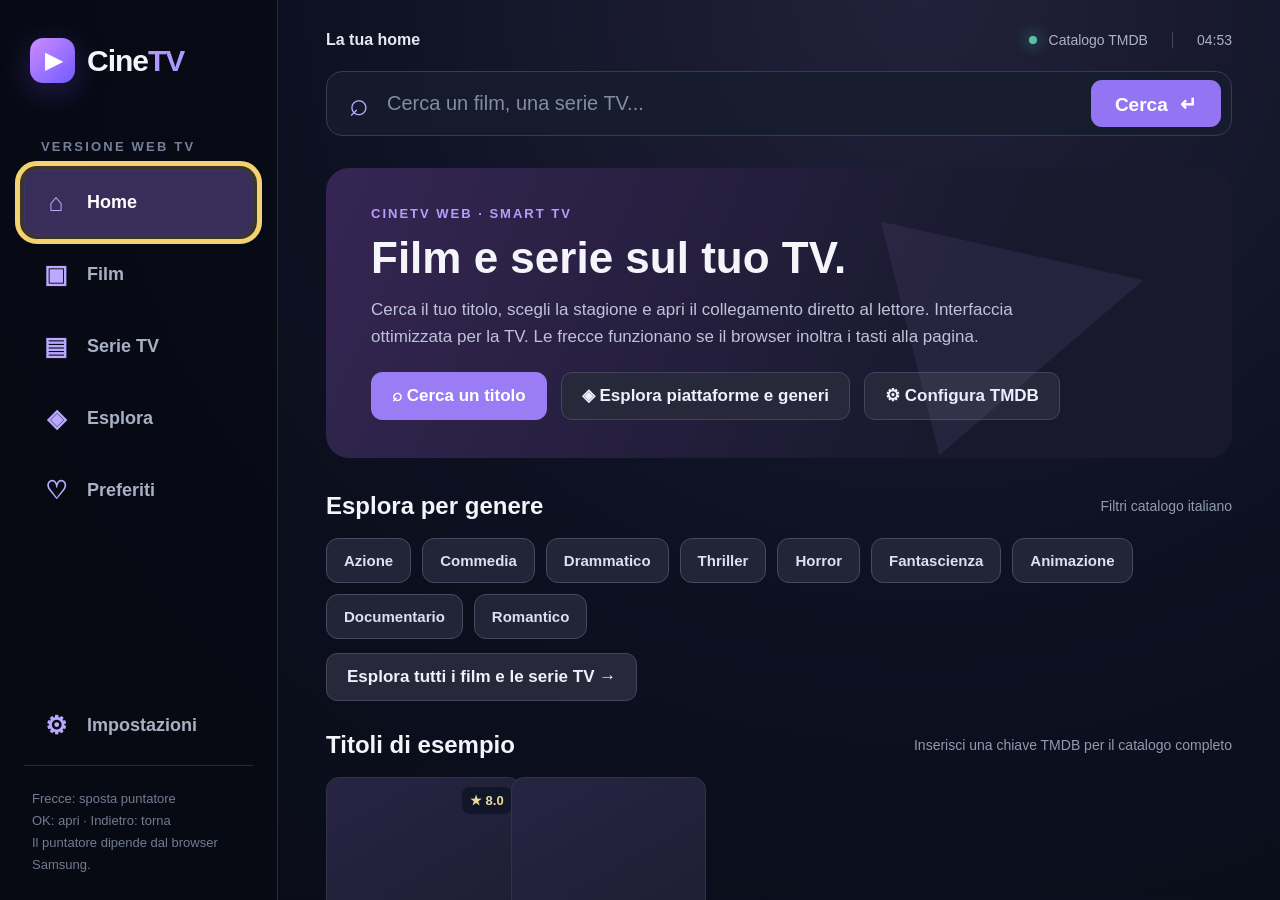
==== commit bc2f3fd2: "Add files via upload" ====
--- a/index.html
+++ b/index.html
@@ -15,6 +15,22 @@
 .nav-item:focus{background:#392e5a;color:#fff}
 @media(min-width:1600px){.poster-frame{height:295px}.poster-title{font-size:18px}.poster-meta{font-size:15px}.nav-item{font-size:20px}.hero p{font-size:20px}.description{font-size:20px}}
 
+
+/* CineTV Web 2.0: explorer filters; keep layout and pointer interactions unchanged */
+.explore-intro{padding:26px 30px;border:1px solid #3a3659;border-radius:18px;background:linear-gradient(120deg,#26213c,#171c2e);margin:0 0 20px}
+.explore-intro h1{font-size:32px;margin:0 0 8px;color:#fff}.explore-intro p{color:#b9c3d7;font-size:15px;line-height:1.65;margin:4px 0}
+.filter-section{margin:20px 0 12px}.filter-title{color:#e9eafb;font-size:17px;margin:0 0 12px;font-weight:700}
+.filter-chips{display:flex;flex-wrap:wrap;gap:11px;margin:0 0 14px}
+.filter-chip{border:1px solid #49485f;color:#dddff3;background:#202538;border-radius:12px;min-height:45px;padding:11px 17px;font-size:15px;font-weight:bold}
+.filter-chip.active{background:#7761d5;border-color:#b2a0ff;color:white}.filter-chip:hover{background:#353154;border-color:#ad9bf5}
+.filter-chip:disabled{opacity:.4;cursor:not-allowed}.filter-chip:focus{outline:4px solid #d6c5ff;outline-offset:2px}
+.filter-toolbar{display:flex;align-items:center;justify-content:space-between;flex-wrap:wrap;gap:14px;margin:20px 0}
+.filter-toolbar label{font-size:14px;color:#c3c9dc}.filter-toolbar select{background:#21263b;border:1px solid #4a506d;color:#f5f6ff;border-radius:9px;padding:10px;max-width:260px}
+.pagination{display:flex;justify-content:center;gap:14px;align-items:center;margin:30px 0 10px}
+.page-indicator{color:#b2b9ca;font-size:15px}.home-shortcuts{margin:12px 0 30px}
+.discovery-note{font-size:14px;color:#b1bad0;line-height:1.6;margin:12px 0 25px}
+@media(max-width:700px){.explore-intro{padding:20px}.explore-intro h1{font-size:24px}.filter-chip{padding:10px 13px}.filter-chips{gap:8px}}
+
 </style>
 </head>
 <body>
@@ -23,14 +39,15 @@
       <div class="brand"><span class="brandmark">▶</span><span>Cine<span class="brand-accent">TV</span></span></div>
       <p class="side-label">VERSIONE WEB TV</p>
       <nav id="nav" aria-label="Navigazione">
-        <button class="nav-item focusable active" data-action="page" data-page="home"><span class="nav-symbol">⌂</span> Scopri</button>
+        <button class="nav-item focusable active" data-action="page" data-page="home"><span class="nav-symbol">⌂</span> Home</button>
         <button class="nav-item focusable" data-action="page" data-page="movie"><span class="nav-symbol">▣</span> Film</button>
         <button class="nav-item focusable" data-action="page" data-page="tv"><span class="nav-symbol">▤</span> Serie TV</button>
+        <button class="nav-item focusable" data-action="page" data-page="explore"><span class="nav-symbol">◈</span> Esplora</button>
         <button class="nav-item focusable" data-action="page" data-page="favorites"><span class="nav-symbol">♡</span> Preferiti</button>
       </nav>
       <div class="side-bottom">
         <button class="nav-item focusable" data-action="page" data-page="settings"><span class="nav-symbol">⚙</span> Impostazioni</button>
-        <div class="side-note">Frecce: sposta selezione<br>OK: apri · Indietro: torna<br>Il puntatore dipende dal browser Samsung.</div>
+        <div class="side-note">Frecce: sposta puntatore<br>OK: apri · Indietro: torna<br>Il puntatore dipende dal browser Samsung.</div>
       </div>
     </aside>
     <main class="main">
@@ -45,13 +62,13 @@
           <button class="search-submit focusable" data-action="search">Cerca <span>↵</span></button>
         </section>
         <div id="content" aria-live="polite"></div>
-        <footer>Questo prodotto utilizza TMDB ma non è approvato o certificato da TMDB. CineTV non è affiliata a Vixsrc. Apri soltanto contenuti che sei autorizzato a vedere. Compatibilità dei lettori non garantita.</footer>
+        <footer>Catalogo: dati TMDB. Disponibilità delle piattaforme: dati JustWatch tramite TMDB. Questo prodotto non è approvato o certificato da TMDB e non è affiliato a Vixsrc. Apri soltanto contenuti che sei autorizzato a vedere. Compatibilità dei lettori non garantita.</footer>
       </div>
     </main>
   </div>
   <div class="toast" id="toast" role="status"></div>
   <script>
-/* CineTV Web v1.2 — Samsung 2020 Smart TV browser; plain ES5+ for TV compatibility. */
+/* CineTV Web v2.0 — Samsung 2020 Smart TV browser; plain ES5+ for TV compatibility. */
 (function () {
   'use strict';
   var API = 'https://api.themoviedb.org/3';
@@ -62,6 +79,8 @@
   ];
   var currentPage = 'home', currentList = [], selected = null, season = 1, episode = 1, seasonData = null;
   var focusReturn = null, toastTimer = null, lastQuery = '', searchTimer = null;
+  var exploreType='movie', explorePlatform='', exploreGenre='', explorePage=1, exploreSort='popularity.desc';
+  var exploreRefs={movie:null,tv:null}, exploreSerial=0, exploreTotals=0;
   var $ = function(id){ return document.getElementById(id); };
   var content = $('content');
   var safeStore = {
@@ -80,17 +99,94 @@
   function validId(x){return Number.isFinite ? Number.isFinite(Number(x)) && Number(x)>0 && Math.floor(Number(x))===Number(x) : /^[1-9]\d*$/.test(String(x));}
   function picture(x,size){var path=cleanPath(x&&x.poster_path);return path?IMG+(size||'w342')+path:null;}
   function rating(x){return x.vote_average>=1?'<span class="poster-rating">★ '+Number(x.vote_average).toFixed(1)+'</span>':'';}
-  function gotoPage(page){currentPage=page;selected=null;seasonData=null;currentList=[];var n=document.querySelectorAll('.nav-item');for(var i=0;i<n.length;i++)n[i].classList.toggle('active',n[i].getAttribute('data-page')===page);$('breadcrumb').textContent={home:'La tua home',movie:'Film',tv:'Serie TV',favorites:'Preferiti',settings:'Impostazioni',search:'Risultati di ricerca'}[page]||'CineTV';$('search-row').classList.toggle('hidden',page==='settings');$('scrollarea').scrollTop=0;renderPage();}
+  function gotoPage(page){currentPage=page;selected=null;seasonData=null;currentList=[];var n=document.querySelectorAll('.nav-item');for(var i=0;i<n.length;i++)n[i].classList.toggle('active',n[i].getAttribute('data-page')===page);$('breadcrumb').textContent={home:'La tua home',movie:'Film',tv:'Serie TV',explore:'Esplora',favorites:'Preferiti',settings:'Impostazioni',search:'Risultati di ricerca'}[page]||'CineTV';$('search-row').classList.toggle('hidden',page==='settings');$('scrollarea').scrollTop=0;renderPage();}
   function info(msg){content.innerHTML='<div class="empty"><h2>'+esc(msg)+'</h2><p>Verifica la connessione Internet e la chiave API TMDB nelle Impostazioni.</p><button class="primary focusable" data-action="page" data-page="settings">Apri impostazioni</button></div>';focusFirstContent();}
   function loading(){content.innerHTML='<div class="empty">Caricamento del catalogo...</div>';}
   function tmdb(endpoint,query){return new Promise(function(resolve,reject){if(!apiKey)return reject(new Error('Chiave TMDB non impostata'));var q=query||{};q.api_key=apiKey;q.language='it-IT';var params=[];Object.keys(q).forEach(function(k){params.push(encodeURIComponent(k)+'='+encodeURIComponent(q[k]));});var url=API+endpoint+'?'+params.join('&');var timeout=setTimeout(function(){reject(new Error('Connessione scaduta'));},15000);fetch(url,{method:'GET',headers:{'Accept':'application/json'}}).then(function(res){if(!res.ok)throw new Error('TMDB HTTP '+res.status+(res.status===401?' (chiave errata)':''));return res.json();}).then(function(data){clearTimeout(timeout);resolve(data);}).catch(function(err){clearTimeout(timeout);reject(err);});});}
   function card(x,i){var item=normalize(x),photo=picture(item),badge=rating(item);return '<button class="poster-card focusable" data-action="detail" data-index="'+i+'" aria-label="Apri '+esc(title(item))+'"><div class="poster-frame">'+(photo?'<img loading="lazy" alt="" src="'+esc(photo)+'">':'<div class="fallback-art">'+(item.media_type==='tv'?'▤':'▶')+'</div>')+badge+'</div><div class="poster-title">'+esc(title(item))+'</div><div class="poster-meta">'+(item.media_type==='tv'?'Serie TV':'Film')+' · '+esc(year(item))+'</div></button>';}
-  function cards(items,heading,description){currentList=items.filter(function(x){return x&&(x.media_type==='movie'||x.media_type==='tv'||x.media_type==null)&&x.id;}).map(normalize);var html='<div class="section-head"><h2>'+esc(heading)+'</h2><span>'+esc(description||'')+'</span></div>';if(!currentList.length)return html+'<div class="empty">Nessun titolo trovato.</div>';return html+'<div class="poster-grid">'+currentList.map(card).join('')+'</div>';}
-  function hero(){return '<section class="hero"><span class="eyebrow">CINETV WEB · SMART TV</span><h1>Film e serie sul tuo TV.</h1><p>Cerca il tuo titolo, scegli la stagione e apri il collegamento diretto al lettore. Interfaccia ottimizzata per la TV. Le frecce funzionano se il browser inoltra i tasti alla pagina.</p><div class="actions"><button class="primary focusable" data-action="focusSearch">⌕ Cerca un titolo</button><button class="secondary focusable" data-action="page" data-page="settings">⚙ Configura TMDB</button></div></section>';}
-  function renderPage(){if(currentPage==='settings')return renderSettings();if(currentPage==='favorites')return renderFavorites();if(!apiKey){content.innerHTML=hero()+cards(currentPage==='movie'?DEMO.filter(function(x){return kind(x)==='movie';}):currentPage==='tv'?DEMO.filter(function(x){return kind(x)==='tv';}):DEMO,'Titoli di esempio','Inserisci una chiave TMDB per il catalogo completo')+'<div class="help-box"><strong>Modalità esempio.</strong> Per cercare film e serie con titolo e locandine, apri Impostazioni e aggiungi una chiave API v3 TMDB gratuita. I link video dipendono dal servizio esterno.</div>';return;}
-    loading();var endpoint=currentPage==='movie'?'/trending/movie/week':currentPage==='tv'?'/trending/tv/week':'/trending/all/week';tmdb(endpoint,{}).then(function(data){if(currentPage==='settings'||currentPage==='favorites'||currentPage==='search'||selected)return;content.innerHTML=(currentPage==='home'?hero():'')+cards((data.results||[]).filter(function(x){return x.media_type!=='person';}),currentPage==='home'?'Popolari questa settimana':currentPage==='movie'?'Film del momento':'Serie TV del momento','Aggiornato da TMDB');}).catch(function(e){info(e.message);});}
+  function cards(items,heading,description,append){var fresh=items.filter(function(x){return x&&(x.media_type==='movie'||x.media_type==='tv'||x.media_type==null)&&x.id;}).map(normalize);if(!append)currentList=[];var start=currentList.length;currentList=currentList.concat(fresh);var html='<div class="section-head"><h2>'+esc(heading)+'</h2><span>'+esc(description||'')+'</span></div>';if(!fresh.length)return html+'<div class="empty">Nessun titolo trovato.</div>';return html+'<div class="poster-grid">'+fresh.map(function(item,i){return card(item,start+i);}).join('')+'</div>';}
+  function hero(){return '<section class="hero"><span class="eyebrow">CINETV WEB · SMART TV</span><h1>Film e serie sul tuo TV.</h1><p>Cerca il tuo titolo, scegli la stagione e apri il collegamento diretto al lettore. Interfaccia ottimizzata per la TV. Le frecce funzionano se il browser inoltra i tasti alla pagina.</p><div class="actions"><button class="primary focusable" data-action="focusSearch">⌕ Cerca un titolo</button><button class="secondary focusable" data-action="page" data-page="explore">◈ Esplora piattaforme e generi</button><button class="secondary focusable" data-action="page" data-page="settings">⚙ Configura TMDB</button></div></section>';}
+  function renderPage(){if(currentPage==='settings')return renderSettings();if(currentPage==='favorites')return renderFavorites();if(currentPage==='explore')return renderExplore();if(!apiKey){content.innerHTML=(currentPage==='home'?hero()+homeShortcuts():hero())+cards(currentPage==='movie'?DEMO.filter(function(x){return kind(x)==='movie';}):currentPage==='tv'?DEMO.filter(function(x){return kind(x)==='tv';}):DEMO,'Titoli di esempio','Inserisci una chiave TMDB per il catalogo completo')+'<div class="help-box"><strong>Modalità esempio.</strong> Per cercare film e serie con titolo e locandine, apri Impostazioni e aggiungi una chiave API v3 TMDB gratuita. I link video dipendono dal servizio esterno.</div>';return;}
+    loading();var endpoint=currentPage==='movie'?'/trending/movie/week':currentPage==='tv'?'/trending/tv/week':'/trending/all/week';tmdb(endpoint,{}).then(function(data){if(currentPage==='settings'||currentPage==='favorites'||currentPage==='search'||currentPage==='explore'||selected)return;content.innerHTML=currentPage==='home' ? hero()+homeShortcuts()+cards(DEMO,'Titoli di esempio','Gli esempi già presenti in CineTV')+cards((data.results||[]).filter(function(x){return x.media_type!=='person'&&!(x.id===456&&x.media_type==='tv')&&!(x.id===1236045&&x.media_type==='movie');}),'Popolari questa settimana','Aggiornato da TMDB',true) : cards((data.results||[]).filter(function(x){return x.media_type!=='person';}),currentPage==='movie'?'Film del momento':'Serie TV del momento','Aggiornato da TMDB');}).catch(function(e){info(e.message);});}
   function renderFavorites(){content.innerHTML=cards(favorites,'La tua lista','Salvati su questo televisore')+(favorites.length?'':'<div class="help-box">Apri un titolo e seleziona “Aggiungi ai preferiti”.</div>');}
-  function renderSettings(){content.innerHTML='<div class="info-panel"><span class="eyebrow">PRIMA CONFIGURAZIONE</span><h2>Collega il catalogo TMDB</h2><p>Per cercare film e serie, CineTV usa l’API pubblica di <strong>The Movie Database</strong>. Crea una chiave API v3 sul tuo account TMDB e incollala qui. La chiave viene salvata solo sul televisore.</p><label class="form-label" for="key-input">Chiave API v3 TMDB</label><input id="key-input" class="form-input focusable" type="text" spellcheck="false" autocomplete="off" placeholder="Inserisci la chiave API v3" value="'+esc(apiKey)+'"><div class="actions"><button class="primary focusable" data-action="saveKey">Salva chiave</button><button class="secondary focusable" data-action="clearKey">Cancella</button></div><p class="form-hint">Ottieni una chiave su <code>themoviedb.org/settings/api</code>. Inserisci la chiave dalle impostazioni, non nel file HTML pubblico su GitHub.</p><div class="help-box"><strong>Riproduzione:</strong> CineTV crea i link <code>vixsrc.to/movie/ID</code> e <code>vixsrc.to/tv/ID/STAGIONE/EPISODIO</code>. Aggiunge <code>?lang=it</code> per preferire audio italiano quando disponibile; non garantisce la presenza della traccia. Non scarica flussi, non aggira blocchi e non garantisce la disponibilità dei contenuti. Usa soltanto video che puoi vedere legalmente.</div><p class="smallnote">Versione Web 1.2 · Audio italiano preferito. Nel browser Samsung il puntatore potrebbe restare attivo: non può essere disattivato da una normale pagina web.</p></div>';}
+  function renderSettings(){content.innerHTML='<div class="info-panel"><span class="eyebrow">PRIMA CONFIGURAZIONE</span><h2>Collega il catalogo TMDB</h2><p>Per cercare film e serie, CineTV usa l’API pubblica di <strong>The Movie Database</strong>. Crea una chiave API v3 sul tuo account TMDB e incollala qui. La chiave viene salvata solo sul televisore.</p><label class="form-label" for="key-input">Chiave API v3 TMDB</label><input id="key-input" class="form-input focusable" type="text" spellcheck="false" autocomplete="off" placeholder="Inserisci la chiave API v3" value="'+esc(apiKey)+'"><div class="actions"><button class="primary focusable" data-action="saveKey">Salva chiave</button><button class="secondary focusable" data-action="clearKey">Cancella</button></div><p class="form-hint">Ottieni una chiave su <code>themoviedb.org/settings/api</code>. Inserisci la chiave dalle impostazioni, non nel file HTML pubblico su GitHub.</p><div class="help-box"><strong>Riproduzione:</strong> CineTV crea i link <code>vixsrc.to/movie/ID</code> e <code>vixsrc.to/tv/ID/STAGIONE/EPISODIO</code>. Aggiunge <code>?lang=it</code> per preferire audio italiano quando disponibile; non garantisce la presenza della traccia. Non scarica flussi, non aggira blocchi e non garantisce la disponibilità dei contenuti. Usa soltanto video che puoi vedere legalmente.</div><p class="smallnote">Versione Web 2.0 · Home, Esplora piattaforme e generi · Audio italiano preferito. Nel browser Samsung il puntatore potrebbe restare attivo: non può essere disattivato da una normale pagina web.</p></div>';}
+  /* Explore: filters use TMDB's official Italian availability indexes, not Vixsrc inventory. */
+  var FEATURED_GENRES = [
+    {label:'Azione',movie:28,tv:10759},
+    {label:'Commedia',movie:35,tv:35},
+    {label:'Drammatico',movie:18,tv:18},
+    {label:'Thriller',movie:53,tv:9648},
+    {label:'Horror',movie:27,tv:9648},
+    {label:'Fantascienza',movie:878,tv:10765},
+    {label:'Animazione',movie:16,tv:16},
+    {label:'Documentario',movie:99,tv:99},
+    {label:'Romantico',movie:10749,tv:10749}
+  ];
+  var PLATFORMS = [
+    {key:'netflix',label:'Netflix',names:['Netflix']},
+    {key:'prime',label:'Prime Video',names:['Amazon Prime Video','Prime Video']},
+    {key:'disney',label:'Disney+',names:['Disney Plus','Disney+']},
+    {key:'now',label:'NOW',names:['Now TV','NOW','NOW TV']},
+    {key:'max',label:'HBO / Max',names:['HBO Max','Max']},
+    {key:'apple',label:'Apple TV+',names:['Apple TV+']},
+    {key:'paramount',label:'Paramount+',names:['Paramount Plus','Paramount+']},
+    {key:'raiplay',label:'RaiPlay',names:['Rai Play','RaiPlay']},
+    {key:'infinity',label:'Mediaset Infinity',names:['Mediaset Infinity']}
+  ];
+  function homeShortcuts(){var h='<div class="home-shortcuts"><div class="section-head"><h2>Esplora per genere</h2><span>Filtri catalogo italiano</span></div><div class="filter-chips">';
+    FEATURED_GENRES.forEach(function(g){h+='<button class="filter-chip focusable" data-action="homeGenre" data-genre="'+g.movie+'">'+esc(g.label)+'</button>';});
+    return h+'</div><button class="secondary focusable" data-action="page" data-page="explore">Esplora tutti i film e le serie TV →</button></div>';
+  }
+  function platformInfo(key,refs){for(var i=0;i<PLATFORMS.length;i++){if(PLATFORMS[i].key===key){var exact=PLATFORMS[i];var available=(refs&&refs.providers)||[];
+    for(var n=0;n<exact.names.length;n++){for(var k=0;k<available.length;k++){if(String(available[k].provider_name||'').toLowerCase()===exact.names[n].toLowerCase())return available[k];}}
+    return null;}}
+    return null;
+  }
+  function loadExploreRefs(type){if(exploreRefs[type])return Promise.resolve(exploreRefs[type]);
+    return Promise.all([tmdb('/genre/'+type+'/list',{}),tmdb('/watch/providers/'+type,{watch_region:'IT'})]).then(function(results){
+      var refs={genres:results[0].genres||[],providers:results[1].results||[]};exploreRefs[type]=refs;return refs;
+    });
+  }
+  function activeClass(on){return on?' active':'';}
+  function renderExplore(){
+    if(!apiKey){content.innerHTML='<div class="explore-intro"><h1>Esplora film e serie TV</h1><p>Per filtrare per Netflix, Prime Video, Disney+, NOW, HBO/Max e genere serve la chiave gratuita TMDB.</p><button class="primary focusable" data-action="page" data-page="settings">Configura la chiave TMDB</button></div>';return;}
+    content.innerHTML='<div class="explore-intro"><h1>Esplora il catalogo</h1><p>Scegli film o serie TV, una piattaforma e un genere. Filtri sulla disponibilità <strong>in Italia</strong> segnalata da TMDB / JustWatch.</p></div><div class="empty">Preparazione dei filtri...</div>';
+    var type=exploreType;
+    loadExploreRefs(type).then(function(){if(currentPage!=='explore'||selected||exploreType!==type)return;renderExploreControls();fetchExplore();}).catch(function(e){if(currentPage!=='explore'||exploreType!==type)return;content.innerHTML='<div class="empty"><h2>Impossibile caricare i filtri</h2><p>'+esc(e.message)+'</p><button class="primary focusable" data-action="exploreRetry">Riprova</button></div>';});
+  }
+  function renderExploreControls(){
+    var refs=exploreRefs[exploreType];if(!refs)return;
+    var h='<div class="explore-intro"><span class="eyebrow">CINETV · ESPLORA</span><h1>Trova cosa guardare</h1><p>Le piattaforme indicano dove i titoli risultano disponibili in abbonamento in Italia secondo TMDB / JustWatch. Non indicano quali video sono presenti su Vixsrc.</p></div>';
+    h+='<div class="filter-section"><div class="filter-title">1. Cosa vuoi esplorare?</div><div class="filter-chips"><button class="filter-chip focusable'+activeClass(exploreType==='movie')+'" data-action="exploreType" data-type="movie">▣ Film</button><button class="filter-chip focusable'+activeClass(exploreType==='tv')+'" data-action="exploreType" data-type="tv">▤ Serie TV</button></div></div>';
+    h+='<div class="filter-section"><div class="filter-title">2. Piattaforma</div><div class="filter-chips"><button class="filter-chip focusable'+activeClass(!explorePlatform)+'" data-action="explorePlatform" data-platform="">Tutte le piattaforme</button>';
+    PLATFORMS.forEach(function(p){var provider=platformInfo(p.key,refs);h+='<button class="filter-chip focusable'+activeClass(explorePlatform===p.key)+'" data-action="explorePlatform" data-platform="'+p.key+'"'+(provider?'':' disabled title="Non disponibile nei filtri TMDB per Italia"')+'>'+esc(p.label)+(provider?'':' · n/d')+'</button>';});
+    h+='</div></div><div class="filter-section"><div class="filter-title">3. Genere</div><div class="filter-chips"><button class="filter-chip focusable'+activeClass(!exploreGenre)+'" data-action="exploreGenre" data-genre="">Tutti i generi</button>';
+    (refs.genres||[]).forEach(function(g){h+='<button class="filter-chip focusable'+activeClass(String(g.id)===String(exploreGenre))+'" data-action="exploreGenre" data-genre="'+g.id+'">'+esc(g.name)+'</button>';});
+    h+='</div></div><div class="filter-toolbar"><label>Ordina: <select class="focusable" id="explore-sort"><option value="popularity.desc"'+(exploreSort==='popularity.desc'?' selected':'')+'>Più popolari</option><option value="vote_average.desc"'+(exploreSort==='vote_average.desc'?' selected':'')+'>Voto più alto</option><option value="release.desc"'+(exploreSort==='release.desc'?' selected':'')+'>Più recenti</option></select></label><button class="secondary focusable" data-action="exploreReset">Azzera filtri</button></div>';
+    h+='<div class="discovery-note">Disponibilità streaming: dati JustWatch forniti da TMDB, regione Italia (IT). La riproduzione è un collegamento esterno indipendente e può non essere disponibile.</div><div id="explore-results"><div class="empty">Caricamento titoli...</div></div>';
+    content.innerHTML=h;
+  }
+  function fetchExplore(){var refs=exploreRefs[exploreType];if(!refs)return;
+    var el=$('explore-results');if(!el)return;el.innerHTML='<div class="empty">Ricerca in corso...</div>';
+    var query={page:explorePage,sort_by:exploreSort==='release.desc'?(exploreType==='tv'?'first_air_date.desc':'primary_release_date.desc'):exploreSort,include_adult:false};
+    if(exploreSort==='vote_average.desc')query['vote_count.gte']=100;
+    if(exploreGenre)query.with_genres=exploreGenre;
+    if(explorePlatform){var p=platformInfo(explorePlatform,refs);if(!p){el.innerHTML='<div class="empty">Piattaforma non elencata per questa categoria in Italia.</div>';return;}
+      query.watch_region='IT';query.with_watch_providers=p.provider_id;query.with_watch_monetization_types='flatrate';}
+    var serial=++exploreSerial,kindType=exploreType;
+    tmdb('/discover/'+kindType,query).then(function(data){
+      if(currentPage!=='explore'||selected||serial!==exploreSerial||kindType!==exploreType)return;
+      var titles=(data.results||[]).map(function(x){x.media_type=kindType;return x;});
+      var heading=kindType==='tv'?'Serie TV':'Film';
+      el=$('explore-results');if(!el)return;
+      el.innerHTML=cards(titles,heading+' da scoprire',(data.total_results||0)+' titoli · pagina '+(data.page||1))+
+        (Number(data.total_pages||0)>1?'<div class="pagination"><button class="secondary focusable" data-action="explorePrev"'+(explorePage<=1?' disabled':'')+'>← Precedente</button><span class="page-indicator">'+explorePage+' / '+Math.min(500,Number(data.total_pages||1))+'</span><button class="primary focusable" data-action="exploreNext"'+(explorePage>=Math.min(500,Number(data.total_pages||1))?' disabled':'')+'>Successiva →</button></div>':'');
+      exploreTotals=Math.min(500,Number(data.total_pages||1));
+    }).catch(function(e){if(serial!==exploreSerial||currentPage!=='explore')return;el=$('explore-results');if(el)el.innerHTML='<div class="empty"><h2>Errore nel catalogo</h2><p>'+esc(e.message)+'</p><button class="primary focusable" data-action="exploreRetry">Riprova</button></div>';});
+  }
+  function exploreChange(){explorePage=1;renderExploreControls();fetchExplore();}
+  function openHomeGenre(id){exploreType='movie';explorePlatform='';exploreGenre=String(id);explorePage=1;gotoPage('explore');}
+
   function doSearch(q){q=(q||'').trim();if(!q){toast('Scrivi il titolo da cercare');$('search').focus();return;}lastQuery=q;currentPage='search';selected=null;$('breadcrumb').textContent='Ricerca: '+q;$('scrollarea').scrollTop=0;loading();if(!apiKey){var matches=DEMO.filter(function(x){return title(x).toLowerCase().indexOf(q.toLowerCase())>=0;});content.innerHTML=cards(matches,'Risultati di ricerca','Esempio senza API TMDB')+'<div class="help-box">Per cercare tutti i titoli devi prima configurare una chiave TMDB.</div>';return;}tmdb('/search/multi',{query:q,include_adult:false,page:1}).then(function(data){if(currentPage!=='search'||lastQuery!==q)return;content.innerHTML=cards((data.results||[]).filter(function(x){return x.media_type==='movie'||x.media_type==='tv';}),'Risultati per “'+q+'”','Film e serie TV');}).catch(function(e){info(e.message);});}
   function isFavorite(x){return favorites.some(function(y){return y.id===x.id&&y.media_type===x.media_type;});}
   function toggleFavorite(){if(!selected)return;var x=normalize(selected),old=favorites.filter(function(y){return y.id===x.id&&y.media_type===x.media_type;});favorites=favorites.filter(function(y){return !(y.id===x.id&&y.media_type===x.media_type);});if(!old.length)favorites.unshift(x);safeStore.set('cinetv_favorites',JSON.stringify(favorites));renderDetail();toast(old.length?'Rimosso dai preferiti':'Aggiunto ai preferiti');}
@@ -102,7 +198,7 @@
     html+='<div class="help-box"><strong>Audio italiano preferito (se disponibile).</strong><br>Link diretto: <code>'+esc(url||'—')+'</code><br>Il lettore si aprirà direttamente nel browser della TV, senza passare da CineSearch. Se Vixsrc blocca l’accesso o non è supportato dal browser Samsung, CineTV non può risolvere quel blocco.</div>';content.innerHTML=html;$('scrollarea').scrollTop=0;focusFirstContent();if(isTv&&apiKey&&!seasonData)loadSeason();}
   function loadSeason(){if(!selected||selected.media_type!=='tv'||!apiKey)return;var id=selected.id,s=season;tmdb('/tv/'+id+'/season/'+s,{}).then(function(data){if(!selected||selected.id!==id||season!==s)return;seasonData=data;if(episode>(data.episodes||[]).length&&data.episodes&&data.episodes.length)episode=1;renderDetail();}).catch(function(){seasonData=null;});}
   function play(){var url=vixUrl();if(!url){toast('Link non valido');return;}safeStore.set('cinetv_last_url',url);safeStore.set('cinetv_last_title',title(selected));toast('Apertura del lettore...');window.location.assign(url);}
-  function goBack(){if(selected){selected=null;seasonData=null;if(currentPage==='search')doSearch(lastQuery);else renderPage();if(focusReturn&&document.contains(focusReturn))focusReturn.focus();return;}if(currentPage!=='home'){gotoPage('home');return;}if(typeof tizen!=='undefined'&&tizen.application){try{tizen.application.getCurrentApplication().exit();}catch(e){toast('Premi Home per uscire');}}else toast('Sei già nella home');}
+  function goBack(){if(selected){selected=null;seasonData=null;if(currentPage==='search')doSearch(lastQuery);else if(currentPage==='explore')renderExplore();else renderPage();if(focusReturn&&document.contains(focusReturn))focusReturn.focus();return;}if(currentPage!=='home'){gotoPage('home');return;}if(typeof tizen!=='undefined'&&tizen.application){try{tizen.application.getCurrentApplication().exit();}catch(e){toast('Premi Home per uscire');}}else toast('Sei già nella home');}
   function focusFirstContent(){setTimeout(function(){var el=content.querySelector('.focusable');if(el)el.focus();},40);}
   function toast(msg){var t=$('toast');t.textContent=msg;t.classList.add('show');clearTimeout(toastTimer);toastTimer=setTimeout(function(){t.classList.remove('show');},2700);}
   function navigate(dir){var all=Array.prototype.slice.call(document.querySelectorAll('.focusable')).filter(function(el){var r=el.getBoundingClientRect(),cs=window.getComputedStyle(el);return r.width>0&&r.height>0&&cs.visibility!=='hidden'&&cs.display!=='none';});var active=document.activeElement;if(!active||all.indexOf(active)<0){if(all.length)all[0].focus();return;}var r=active.getBoundingClientRect(),cx=r.left+r.width/2,cy=r.top+r.height/2,best=null,score=Infinity;all.forEach(function(el){if(el===active)return;var b=el.getBoundingClientRect(),dx=b.left+b.width/2-cx,dy=b.top+b.height/2-cy;var forward=dir==='right'?dx:dir==='left'?-dx:dir==='down'?dy:-dy;var offAxis=(dir==='right'||dir==='left')?Math.abs(dy):Math.abs(dx);if(forward<5)return;var cost=forward+offAxis*2.1;if(cost<score){best=el;score=cost;}});if(best){best.focus();best.scrollIntoView({block:'nearest',inline:'nearest'});}}
@@ -110,8 +206,16 @@
     if(code===13&&document.activeElement===$('search')){ev.preventDefault();doSearch($('search').value);return;}
     if((code===37||code===38||code===39||code===40)&&!editing){if(document.activeElement&&document.activeElement.tagName==='SELECT')return;ev.preventDefault();navigate(({37:'left',38:'up',39:'right',40:'down'})[code]);}
   });
-  document.addEventListener('click',function(ev){var el=ev.target.closest('[data-action]');if(!el)return;var action=el.getAttribute('data-action');if(action==='page'){gotoPage(el.getAttribute('data-page'));return;}if(action==='focusSearch'){$('search').focus();return;}if(action==='search'){doSearch($('search').value);return;}if(action==='detail'){openDetail(Number(el.getAttribute('data-index')));return;}if(action==='favorite'){toggleFavorite();return;}if(action==='play'){play();return;}if(action==='return'){goBack();return;}if(action==='episode'){episode=Number(el.getAttribute('data-ep'));renderDetail();return;}if(action==='saveKey'){var value=($('key-input').value||'').trim();if(!/^[a-fA-F0-9]{32}$/.test(value)){toast('Inserisci una chiave TMDB API v3 valida (32 caratteri)');return;}apiKey=value;safeStore.set('cinetv_tmdb_key',value);toast('Chiave salvata');gotoPage('home');return;}if(action==='clearKey'){apiKey='';safeStore.set('cinetv_tmdb_key','');toast('Chiave cancellata');renderSettings();}});
-  document.addEventListener('change',function(ev){if(ev.target.id==='season'){season=Number(ev.target.value)||1;episode=1;seasonData=null;renderDetail();}if(ev.target.id==='episode'){episode=Number(ev.target.value)||1;}});
+  document.addEventListener('click',function(ev){var el=ev.target.closest('[data-action]');if(!el)return;var action=el.getAttribute('data-action');if(action==='page'){gotoPage(el.getAttribute('data-page'));return;}
+    if(action==='homeGenre'){openHomeGenre(el.getAttribute('data-genre'));return;}
+    if(action==='exploreType'){exploreType=el.getAttribute('data-type')==='tv'?'tv':'movie';exploreGenre='';explorePlatform='';explorePage=1;renderExplore();return;}
+    if(action==='explorePlatform'){explorePlatform=el.getAttribute('data-platform')||'';exploreChange();return;}
+    if(action==='exploreGenre'){exploreGenre=el.getAttribute('data-genre')||'';exploreChange();return;}
+    if(action==='exploreReset'){exploreGenre='';explorePlatform='';exploreSort='popularity.desc';exploreChange();return;}
+    if(action==='explorePrev'){if(explorePage>1){explorePage--;fetchExplore();var sc=$('explore-results');if(sc)sc.scrollIntoView();}return;}
+    if(action==='exploreNext'){if(explorePage<exploreTotals){explorePage++;fetchExplore();var sc2=$('explore-results');if(sc2)sc2.scrollIntoView();}return;}
+    if(action==='exploreRetry'){renderExplore();return;}if(action==='focusSearch'){$('search').focus();return;}if(action==='search'){doSearch($('search').value);return;}if(action==='detail'){openDetail(Number(el.getAttribute('data-index')));return;}if(action==='favorite'){toggleFavorite();return;}if(action==='play'){play();return;}if(action==='return'){goBack();return;}if(action==='episode'){episode=Number(el.getAttribute('data-ep'));renderDetail();return;}if(action==='saveKey'){var value=($('key-input').value||'').trim();if(!/^[a-fA-F0-9]{32}$/.test(value)){toast('Inserisci una chiave TMDB API v3 valida (32 caratteri)');return;}apiKey=value;exploreRefs={movie:null,tv:null};safeStore.set('cinetv_tmdb_key',value);toast('Chiave salvata');gotoPage('home');return;}if(action==='clearKey'){apiKey='';exploreRefs={movie:null,tv:null};safeStore.set('cinetv_tmdb_key','');toast('Chiave cancellata');renderSettings();}});
+  document.addEventListener('change',function(ev){if(ev.target.id==='season'){season=Number(ev.target.value)||1;episode=1;seasonData=null;renderDetail();}if(ev.target.id==='episode'){episode=Number(ev.target.value)||1;}if(ev.target.id==='explore-sort'){exploreSort=ev.target.value;exploreChange();}});
   $('search').addEventListener('input',function(){clearTimeout(searchTimer);});
   document.addEventListener('tizenhwkey',function(ev){if(ev.keyName==='back')goBack();});
   function updateTime(){var d=new Date();$('clock').textContent=('0'+d.getHours()).slice(-2)+':'+('0'+d.getMinutes()).slice(-2);}
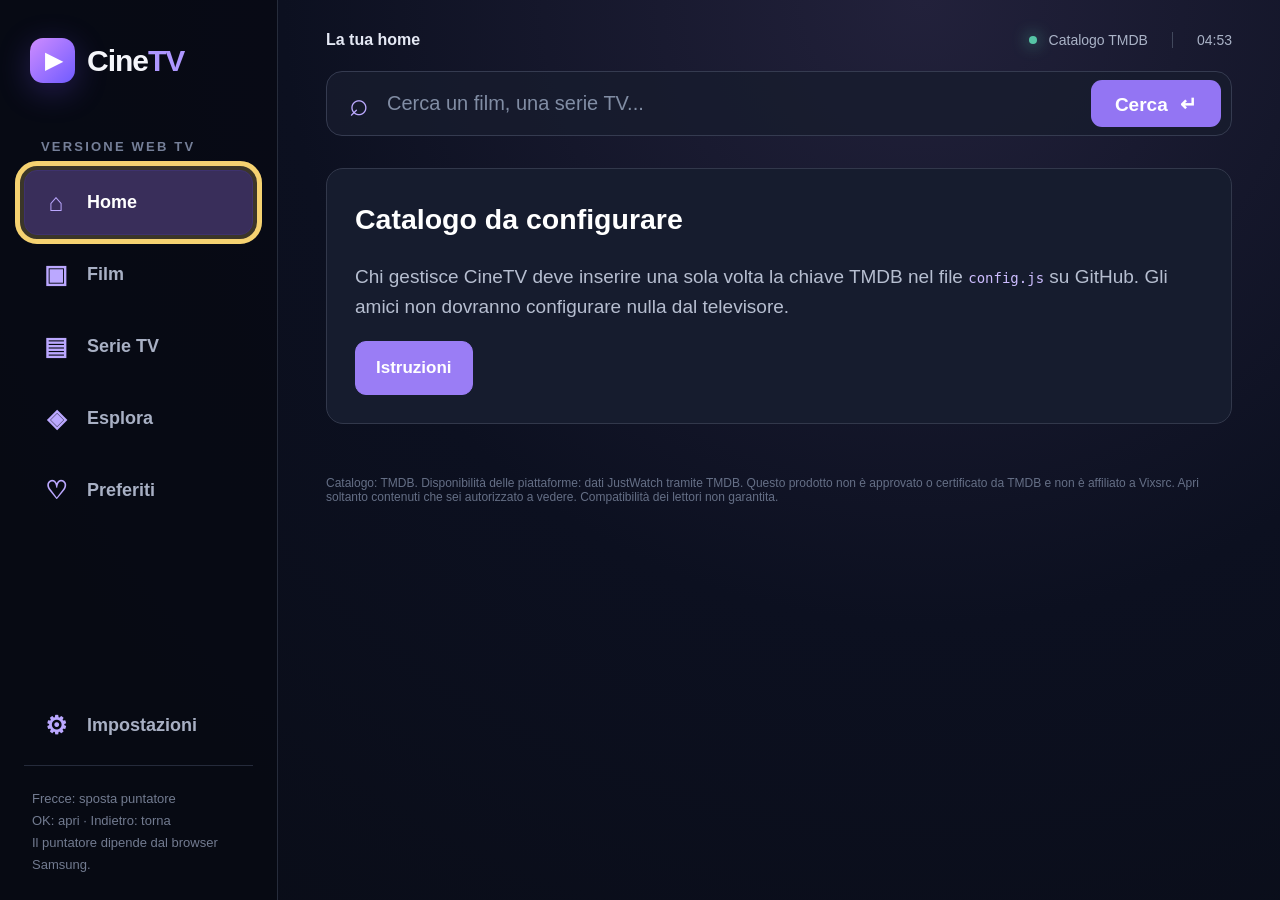
==== commit 6c02b73f: "Add files via upload" ====
--- a/index.html
+++ b/index.html
@@ -5,7 +5,7 @@
   <meta name="viewport" content="width=device-width,initial-scale=1,viewport-fit=cover">
   <meta name="theme-color" content="#0a0d17">
   <meta name="referrer" content="no-referrer">
-  <title>CineTV Web — Samsung Smart TV</title>
+  <title>CineTV Web 3.0 — Samsung Smart TV</title>
   <style>
 :root{font-family:Arial,Helvetica,sans-serif;color:#f4f5fa;background:#090c16;font-size:19px;--surface:#121725;--muted:#a1a9bc;--accent:#9d82ff;--line:#293044}*{box-sizing:border-box}html,body{margin:0;width:100%;height:100%;overflow:hidden}body{background:radial-gradient(ellipse at 72% 0%,#22213b 0,#0c1020 49%,#090c16 100%)}button,input,select{font:inherit}button{cursor:pointer}button,input,select{outline:none}button:focus,input:focus,select:focus,.focusable.focused{outline:4px solid #c9b8ff!important;outline-offset:3px;box-shadow:0 0 0 8px rgba(135,102,255,.13)}.shell{width:100%;height:100%;display:flex}.sidebar{width:278px;flex:0 0 278px;border-right:1px solid #262c3b;background:rgba(7,10,19,.79);padding:38px 24px 24px;display:flex;flex-direction:column}.brand{display:flex;align-items:center;font-size:30px;font-weight:800;letter-spacing:-1px;gap:12px;margin:0 0 56px 6px}.brandmark{display:inline-flex;width:45px;height:45px;border-radius:13px;background:linear-gradient(135deg,#ce8cff,#705bff);align-items:center;justify-content:center;font-size:22px;color:white;box-shadow:0 8px 32px #7852ff45}.brand-accent{color:#ae97ff}.side-label{color:#757f98;font-size:13px;letter-spacing:2.2px;padding-left:17px;font-weight:bold;margin:0 0 16px}.nav-item{display:flex;gap:18px;align-items:center;width:100%;background:transparent;border:1px solid transparent;border-radius:13px;color:#a8b0c4;padding:17px 18px;text-align:left;margin-bottom:7px;font-weight:bold;font-size:18px}.nav-item.active{background:#23213f;color:#eae4ff;border-color:#3e326e}.nav-item:hover{background:#292340}.nav-symbol{font-size:25px;display:inline-flex;justify-content:center;width:26px;color:#bba8ff}.side-bottom{margin-top:auto}.side-note{color:#727b90;border-top:1px solid #252b3b;padding:22px 8px 0;font-size:13px;line-height:1.7}.main{flex:1;min-width:0;display:flex;flex-direction:column}.topbar{padding:31px 48px 22px;display:flex;justify-content:space-between;align-items:center}.breadcrumb{color:#e4e8f4;font-size:16px;font-weight:bold}.topright{display:flex;align-items:center;gap:12px;color:#aab3c7;font-size:14px}.network-dot{height:8px;width:8px;background:#56c5a6;border-radius:50%;box-shadow:0 0 16px #56c5a6}.clock{border-left:1px solid #41485c;margin-left:12px;padding-left:24px;font-variant-numeric:tabular-nums}.scrollarea{flex:1;overflow-y:auto;padding:0 48px 28px;scrollbar-width:thin;scrollbar-color:#464058 transparent}.search-row{height:65px;display:flex;align-items:center;border:1px solid #353b50;border-radius:16px;background:#171c2dcc;gap:16px;padding:8px 10px 8px 22px;margin-bottom:32px}.search-icon{font-size:33px;color:#bcaaff;line-height:1}.search-row input{flex:1;min-width:0;border:none;background:transparent;color:white;font-size:20px}.search-row input::placeholder{color:#818da4}.search-submit{height:47px;border:0;border-radius:11px;padding:0 24px;background:#9375f3;color:white;font-weight:bold}.search-submit span{font-size:20px;margin-left:7px}.hero{min-height:290px;position:relative;overflow:hidden;border-radius:23px;background:linear-gradient(114deg,#352653,#19192e 70%);padding:38px 45px;margin-bottom:34px;display:flex;flex-direction:column;justify-content:center}.hero:after{content:'▶';position:absolute;font-size:315px;color:rgba(190,162,255,.07);right:10%;top:-68px;transform:rotate(-14deg);pointer-events:none}.eyebrow{font-size:13px;text-transform:uppercase;letter-spacing:2px;font-weight:bold;color:#ba9cfc}.hero h1{font-size:44px;line-height:1.15;max-width:670px;margin:12px 0}.hero p{font-size:17px;color:#bdc3d8;line-height:1.6;margin:0;max-width:680px}.actions{display:flex;gap:14px;flex-wrap:wrap;margin-top:22px}.primary,.secondary,.tiny-button{border-radius:11px;min-height:48px;padding:12px 20px;font-size:17px;font-weight:bold;border:1px solid #45445e;background:#27293a;color:#edf0ff}.primary{background:#9a7df5;border-color:#9a7df5;color:#fff}.primary:hover{background:#aa90ff}.secondary:hover,.tiny-button:hover{background:#37304c}.section-head{display:flex;justify-content:space-between;align-items:center;margin:22px 0 18px}.section-head h2{font-size:24px;margin:0}.section-head span,.subtitle{color:#909ab0;font-size:14px}.poster-grid{display:grid;grid-template-columns:repeat(5,minmax(0,1fr));gap:19px}.poster-card{min-width:0;text-align:left;background:none;color:white;border:0;padding:0;border-radius:14px}.poster-frame{height:292px;aspect-ratio:2/3;background:linear-gradient(150deg,#272442,#171b2d);border-radius:13px;overflow:hidden;position:relative;border:1px solid #303449}.poster-frame img{width:100%;height:100%;object-fit:cover;display:block}.fallback-art{height:100%;display:flex;align-items:center;justify-content:center;font-size:44px;color:#b69fff}.poster-rating{position:absolute;right:8px;top:9px;border-radius:8px;background:#101527e8;padding:6px 8px;font-size:13px;font-weight:bold;color:#e9dc9d}.poster-title{font-size:15px;font-weight:bold;margin-top:12px;line-height:1.4;max-height:44px;overflow:hidden}.poster-meta{font-size:13px;color:#8e98af;margin-top:5px}.poster-card:hover .poster-frame{border-color:#a789ff;transform:translateY(-2px)}.empty,.info-panel{background:#161c2e;border:1px solid #32384b;border-radius:17px;padding:28px;color:#b6bed0;line-height:1.6}.empty h2,.info-panel h2{margin:0 0 10px;color:white}.info-panel{max-width:850px}.info-panel strong{color:#f0ecff}.details{display:grid;grid-template-columns:235px minmax(0,1fr);gap:36px;align-items:start;margin:8px 0 35px}.detail-poster{width:100%;aspect-ratio:2/3;border-radius:17px;object-fit:cover;background:#222439}.detail-body h1{font-size:42px;margin:10px 0 12px;line-height:1.13}.meta-line{color:#aeaec9;margin-bottom:18px;font-size:16px}.description{max-width:790px;line-height:1.65;color:#c1c8d9;font-size:17px}.pill{display:inline-block;border:1px solid #3f4160;border-radius:20px;padding:7px 13px;margin:0 10px 10px 0;font-size:13px;color:#d0d3e9}.picker-line{display:flex;gap:13px;align-items:center;flex-wrap:wrap;margin:25px 0}.picker-line label{color:#c5c9dc}.picker-line select{height:49px;min-width:165px;color:white;border-radius:10px;background:#252a3d;border:1px solid #444a65;padding:0 13px}.ep-list{display:grid;grid-template-columns:repeat(2,minmax(0,1fr));gap:12px;margin:20px 0}.episode{background:#161c2c;border:1px solid #31374d;border-radius:13px;text-align:left;color:white;padding:16px;font-size:16px}.episode:hover{background:#262941}.episode small{display:block;color:#a3acc3;margin-top:6px;line-height:1.4}.episodes-title{font-size:23px;margin-top:30px}.help-box{margin:25px 0;background:#1e1e34;border:1px solid #51436a;padding:17px 19px;border-radius:11px;color:#c1b9d9;line-height:1.6;font-size:15px}.help-box strong{color:white}.form-label{display:block;color:#c8ccdd;font-weight:bold;margin:22px 0 9px}.form-input{width:100%;padding:14px 16px;color:white;background:#0d1323;border:1px solid #41495f;border-radius:11px}.form-hint{color:#a5abc0;font-size:14px;line-height:1.6;margin:10px 0 25px}code{color:#cdbdff;font-size:14px;overflow-wrap:anywhere}footer{margin:52px 0 10px;color:#656f86;font-size:12px}.toast{position:fixed;bottom:30px;left:50%;transform:translateX(-50%);padding:16px 26px;background:#3c3260;color:white;border-radius:14px;box-shadow:0 10px 42px #0008;opacity:0;pointer-events:none;transition:opacity .15s;z-index:100}.toast.show{opacity:1}.smallnote{color:#aeb5cd;font-size:15px;line-height:1.5}.hidden{display:none!important}@media(max-width:1100px){:root{font-size:16px}.sidebar{width:220px;flex-basis:220px;padding:25px 13px}.brand{font-size:25px}.topbar{padding:22px 26px}.scrollarea{padding:0 26px 25px}.poster-grid{grid-template-columns:repeat(4,1fr);gap:14px}.hero h1{font-size:34px}.details{grid-template-columns:175px 1fr}}@media(max-width:700px){.sidebar{width:74px;flex-basis:74px;padding:20px 8px}.brand{font-size:0;margin:0 0 48px}.brandmark{width:45px;height:45px;font-size:19px}.brand-accent,.side-label,.side-note{display:none}.nav-item{font-size:0;padding:14px 14px}.nav-symbol{font-size:22px}.main .topbar{padding:24px 19px}.scrollarea{padding:0 19px}.topright{display:none}.poster-grid{grid-template-columns:repeat(2,1fr)}.hero{padding:24px}.hero h1{font-size:29px}.details{grid-template-columns:1fr}.detail-poster{width:190px}.ep-list{grid-template-columns:1fr}}
 
@@ -31,6 +31,8 @@
 .discovery-note{font-size:14px;color:#b1bad0;line-height:1.6;margin:12px 0 25px}
 @media(max-width:700px){.explore-intro{padding:20px}.explore-intro h1{font-size:24px}.filter-chip{padding:10px 13px}.filter-chips{gap:8px}}
 
+.poster-card[data-action="continueDetail"] .poster-frame{border-color:#6455a1}
+.poster-card[data-action="continueDetail"] .poster-meta{color:#d9cafd}
 </style>
 </head>
 <body>
@@ -62,13 +64,14 @@
           <button class="search-submit focusable" data-action="search">Cerca <span>↵</span></button>
         </section>
         <div id="content" aria-live="polite"></div>
-        <footer>Catalogo: dati TMDB. Disponibilità delle piattaforme: dati JustWatch tramite TMDB. Questo prodotto non è approvato o certificato da TMDB e non è affiliato a Vixsrc. Apri soltanto contenuti che sei autorizzato a vedere. Compatibilità dei lettori non garantita.</footer>
+        <footer>Catalogo: TMDB. Disponibilità delle piattaforme: dati JustWatch tramite TMDB. Questo prodotto non è approvato o certificato da TMDB e non è affiliato a Vixsrc. Apri soltanto contenuti che sei autorizzato a vedere. Compatibilità dei lettori non garantita.</footer>
       </div>
     </main>
   </div>
   <div class="toast" id="toast" role="status"></div>
+  <script src="config.js"></script>
   <script>
-/* CineTV Web v2.0 — Samsung 2020 Smart TV browser; plain ES5+ for TV compatibility. */
+/* CineTV Web v3.0 — Samsung 2020 Smart TV browser; plain ES5+ for TV compatibility. */
 (function () {
   'use strict';
   var API = 'https://api.themoviedb.org/3';
@@ -87,7 +90,15 @@
     get:function(k){try{return localStorage.getItem(k);}catch(e){return null;}},
     set:function(k,v){try{localStorage.setItem(k,v);}catch(e){}}
   };
-  var apiKey = safeStore.get('cinetv_tmdb_key') || '';
+  var sharedKey = (window.CINETV_CONFIG && typeof window.CINETV_CONFIG.tmdbApiKey==='string') ? window.CINETV_CONFIG.tmdbApiKey.trim() : '';
+  var sharedReady = /^[a-fA-F0-9]{32}$/.test(sharedKey);
+  var apiKey = sharedReady ? sharedKey : (safeStore.get('cinetv_tmdb_key') || '');
+  var recent = readJSON('cinetv_recent_v3', []);
+  if(!Array.isArray(recent))recent=[];
+  recent = recent.filter(function(r){return r&&validId(r.id)&&(r.media_type==='tv'||r.media_type==='movie');}).slice(0,20);
+  /* Import the last opened player from older CineTV versions, if present. */
+  if(!recent.length){var oldUrl=safeStore.get('cinetv_last_url')||'';var oldMatch=/^https:\/\/vixsrc\.to\/(movie|tv)\/(\d+)(?:\/(\d+)\/(\d+))?/.exec(oldUrl);
+    if(oldMatch){recent=[{id:Number(oldMatch[2]),media_type:oldMatch[1],title:safeStore.get('cinetv_last_title')||'Ultimo titolo aperto',poster_path:'',season:Number(oldMatch[3])||1,episode:Number(oldMatch[4])||1,lastOpened:Date.now()}];safeStore.set('cinetv_recent_v3',JSON.stringify(recent));}}
   var favorites = readJSON('cinetv_favorites', []);
   function readJSON(key,fallback){try{var v=JSON.parse(safeStore.get(key)||'null');return v||fallback;}catch(e){return fallback;}}
   function esc(s){return String(s==null?'':s).replace(/&/g,'&amp;').replace(/</g,'&lt;').replace(/>/g,'&gt;').replace(/"/g,'&quot;').replace(/'/g,'&#39;');}
@@ -103,13 +114,45 @@
   function info(msg){content.innerHTML='<div class="empty"><h2>'+esc(msg)+'</h2><p>Verifica la connessione Internet e la chiave API TMDB nelle Impostazioni.</p><button class="primary focusable" data-action="page" data-page="settings">Apri impostazioni</button></div>';focusFirstContent();}
   function loading(){content.innerHTML='<div class="empty">Caricamento del catalogo...</div>';}
   function tmdb(endpoint,query){return new Promise(function(resolve,reject){if(!apiKey)return reject(new Error('Chiave TMDB non impostata'));var q=query||{};q.api_key=apiKey;q.language='it-IT';var params=[];Object.keys(q).forEach(function(k){params.push(encodeURIComponent(k)+'='+encodeURIComponent(q[k]));});var url=API+endpoint+'?'+params.join('&');var timeout=setTimeout(function(){reject(new Error('Connessione scaduta'));},15000);fetch(url,{method:'GET',headers:{'Accept':'application/json'}}).then(function(res){if(!res.ok)throw new Error('TMDB HTTP '+res.status+(res.status===401?' (chiave errata)':''));return res.json();}).then(function(data){clearTimeout(timeout);resolve(data);}).catch(function(err){clearTimeout(timeout);reject(err);});});}
-  function card(x,i){var item=normalize(x),photo=picture(item),badge=rating(item);return '<button class="poster-card focusable" data-action="detail" data-index="'+i+'" aria-label="Apri '+esc(title(item))+'"><div class="poster-frame">'+(photo?'<img loading="lazy" alt="" src="'+esc(photo)+'">':'<div class="fallback-art">'+(item.media_type==='tv'?'▤':'▶')+'</div>')+badge+'</div><div class="poster-title">'+esc(title(item))+'</div><div class="poster-meta">'+(item.media_type==='tv'?'Serie TV':'Film')+' · '+esc(year(item))+'</div></button>';}
-  function cards(items,heading,description,append){var fresh=items.filter(function(x){return x&&(x.media_type==='movie'||x.media_type==='tv'||x.media_type==null)&&x.id;}).map(normalize);if(!append)currentList=[];var start=currentList.length;currentList=currentList.concat(fresh);var html='<div class="section-head"><h2>'+esc(heading)+'</h2><span>'+esc(description||'')+'</span></div>';if(!fresh.length)return html+'<div class="empty">Nessun titolo trovato.</div>';return html+'<div class="poster-grid">'+fresh.map(function(item,i){return card(item,start+i);}).join('')+'</div>';}
-  function hero(){return '<section class="hero"><span class="eyebrow">CINETV WEB · SMART TV</span><h1>Film e serie sul tuo TV.</h1><p>Cerca il tuo titolo, scegli la stagione e apri il collegamento diretto al lettore. Interfaccia ottimizzata per la TV. Le frecce funzionano se il browser inoltra i tasti alla pagina.</p><div class="actions"><button class="primary focusable" data-action="focusSearch">⌕ Cerca un titolo</button><button class="secondary focusable" data-action="page" data-page="explore">◈ Esplora piattaforme e generi</button><button class="secondary focusable" data-action="page" data-page="settings">⚙ Configura TMDB</button></div></section>';}
-  function renderPage(){if(currentPage==='settings')return renderSettings();if(currentPage==='favorites')return renderFavorites();if(currentPage==='explore')return renderExplore();if(!apiKey){content.innerHTML=(currentPage==='home'?hero()+homeShortcuts():hero())+cards(currentPage==='movie'?DEMO.filter(function(x){return kind(x)==='movie';}):currentPage==='tv'?DEMO.filter(function(x){return kind(x)==='tv';}):DEMO,'Titoli di esempio','Inserisci una chiave TMDB per il catalogo completo')+'<div class="help-box"><strong>Modalità esempio.</strong> Per cercare film e serie con titolo e locandine, apri Impostazioni e aggiungi una chiave API v3 TMDB gratuita. I link video dipendono dal servizio esterno.</div>';return;}
-    loading();var endpoint=currentPage==='movie'?'/trending/movie/week':currentPage==='tv'?'/trending/tv/week':'/trending/all/week';tmdb(endpoint,{}).then(function(data){if(currentPage==='settings'||currentPage==='favorites'||currentPage==='search'||currentPage==='explore'||selected)return;content.innerHTML=currentPage==='home' ? hero()+homeShortcuts()+cards(DEMO,'Titoli di esempio','Gli esempi già presenti in CineTV')+cards((data.results||[]).filter(function(x){return x.media_type!=='person'&&!(x.id===456&&x.media_type==='tv')&&!(x.id===1236045&&x.media_type==='movie');}),'Popolari questa settimana','Aggiornato da TMDB',true) : cards((data.results||[]).filter(function(x){return x.media_type!=='person';}),currentPage==='movie'?'Film del momento':'Serie TV del momento','Aggiornato da TMDB');}).catch(function(e){info(e.message);});}
+  function card(x,i,action){var item=normalize(x),photo=picture(item),badge=rating(item);return '<button class="poster-card focusable" data-action="'+(action||'detail')+'" data-index="'+i+'" aria-label="Apri '+esc(title(item))+'"><div class="poster-frame">'+(photo?'<img loading="lazy" alt="" src="'+esc(photo)+'">':'<div class="fallback-art">'+(item.media_type==='tv'?'▤':'▶')+'</div>')+badge+'</div><div class="poster-title">'+esc(title(item))+'</div><div class="poster-meta">'+(action==='continueDetail'?(function(){var r=findRecent(item);return (item.media_type==='tv'&&r?'Riprendi · S'+r.season+' E'+r.episode:'Riprendi film');})():(item.media_type==='tv'?'Serie TV':'Film')+' · '+esc(year(item)))+'</div></button>';}
+  function cards(items,heading,description,append,action){var fresh=items.filter(function(x){return x&&(x.media_type==='movie'||x.media_type==='tv'||x.media_type==null)&&x.id;}).map(normalize);if(!append)currentList=[];var start=currentList.length;currentList=currentList.concat(fresh);var html='<div class="section-head"><h2>'+esc(heading)+'</h2><span>'+esc(description||'')+'</span></div>';if(!fresh.length)return html+'<div class="empty">Nessun titolo trovato.</div>';return html+'<div class="poster-grid">'+fresh.map(function(item,i){return card(item,start+i,action);}).join('')+'</div>';}
+
+  function mostRecent(){return recent.filter(function(x){return validId(x.id);}).slice(0,10);}
+  function continueCards(){var list=mostRecent();if(!list.length)return '';
+    var items=list.map(function(x){return {id:x.id,media_type:x.media_type,title:x.title||'Titolo',name:x.title||'Titolo',poster_path:x.poster_path||'',release_date:x.release_date||'',first_air_date:x.first_air_date||'',vote_average:x.vote_average||0};});
+    return cards(items,'Continua a guardare','Ultimi titoli aperti su questo dispositivo',false,'continueDetail');
+  }
+  function findRecent(x){for(var i=0;i<recent.length;i++){if(recent[i].id===x.id&&recent[i].media_type===x.media_type)return recent[i];}return null;}
+  function saveRecent(){if(!selected)return;var x=normalize(selected),entry={id:x.id,media_type:x.media_type,title:title(x),poster_path:x.poster_path,overview:x.overview,release_date:x.release_date,first_air_date:x.first_air_date,vote_average:x.vote_average,season:Number(season)||1,episode:Number(episode)||1,lastOpened:Date.now()};
+    recent=recent.filter(function(r){return !(r.id===entry.id&&r.media_type===entry.media_type);});recent.unshift(entry);recent=recent.slice(0,20);safeStore.set('cinetv_recent_v3',JSON.stringify(recent));
+  }
+  function renderPage(){
+    if(currentPage==='settings')return renderSettings();
+    if(currentPage==='favorites')return renderFavorites();
+    if(currentPage==='explore')return renderExplore();
+    if(!apiKey){var prior=currentPage==='home'?continueCards():'';content.innerHTML=prior+'<div class="empty"><h2>Catalogo da configurare</h2><p>Chi gestisce CineTV deve inserire una sola volta la chiave TMDB nel file <code>config.js</code> su GitHub. Gli amici non dovranno configurare nulla dal televisore.</p><button class="primary focusable" data-action="page" data-page="settings">Istruzioni</button></div>';return;}
+    loading();var requestedPage=currentPage;
+    var endpoint=currentPage==='movie'?'/trending/movie/week':currentPage==='tv'?'/trending/tv/week':'/trending/all/week';
+    tmdb(endpoint,{}).then(function(data){if(currentPage!==requestedPage||selected)return;
+      var items=(data.results||[]).filter(function(x){return x.media_type!=='person';});
+      if(currentPage==='home'){
+        content.innerHTML=continueCards()+cards(items,'Titoli del momento','Di tendenza questa settimana su TMDB',recent.length>0);
+      }else{content.innerHTML=cards(items,currentPage==='movie'?'Film del momento':'Serie TV del momento','Di tendenza su TMDB');}
+    }).catch(function(e){if(currentPage!==requestedPage||selected)return;
+      content.innerHTML=(requestedPage==='home'?continueCards():'')+'<div class="empty"><h2>Catalogo non disponibile</h2><p>'+esc(e.message)+'</p><button class="primary focusable" data-action="page" data-page="home">Riprova</button></div>';
+    });
+  }
   function renderFavorites(){content.innerHTML=cards(favorites,'La tua lista','Salvati su questo televisore')+(favorites.length?'':'<div class="help-box">Apri un titolo e seleziona “Aggiungi ai preferiti”.</div>');}
-  function renderSettings(){content.innerHTML='<div class="info-panel"><span class="eyebrow">PRIMA CONFIGURAZIONE</span><h2>Collega il catalogo TMDB</h2><p>Per cercare film e serie, CineTV usa l’API pubblica di <strong>The Movie Database</strong>. Crea una chiave API v3 sul tuo account TMDB e incollala qui. La chiave viene salvata solo sul televisore.</p><label class="form-label" for="key-input">Chiave API v3 TMDB</label><input id="key-input" class="form-input focusable" type="text" spellcheck="false" autocomplete="off" placeholder="Inserisci la chiave API v3" value="'+esc(apiKey)+'"><div class="actions"><button class="primary focusable" data-action="saveKey">Salva chiave</button><button class="secondary focusable" data-action="clearKey">Cancella</button></div><p class="form-hint">Ottieni una chiave su <code>themoviedb.org/settings/api</code>. Inserisci la chiave dalle impostazioni, non nel file HTML pubblico su GitHub.</p><div class="help-box"><strong>Riproduzione:</strong> CineTV crea i link <code>vixsrc.to/movie/ID</code> e <code>vixsrc.to/tv/ID/STAGIONE/EPISODIO</code>. Aggiunge <code>?lang=it</code> per preferire audio italiano quando disponibile; non garantisce la presenza della traccia. Non scarica flussi, non aggira blocchi e non garantisce la disponibilità dei contenuti. Usa soltanto video che puoi vedere legalmente.</div><p class="smallnote">Versione Web 2.0 · Home, Esplora piattaforme e generi · Audio italiano preferito. Nel browser Samsung il puntatore potrebbe restare attivo: non può essere disattivato da una normale pagina web.</p></div>';}
+  function renderSettings(){
+    var state=sharedReady?'Configurazione condivisa attiva':apiKey?'Chiave già salvata su questo dispositivo':'Configurazione condivisa assente';
+    content.innerHTML='<div class="info-panel"><span class="eyebrow">CINETV WEB 3.0</span><h2>Informazioni e impostazioni</h2><p><strong>Catalogo TMDB:</strong> '+esc(state)+'.</p>'+
+    '<p>Per chi utilizza CineTV, il catalogo è già pronto quando il proprietario inserisce la propria chiave v3 TMDB nel file <code>config.js</code> della repository GitHub. Nessuna configurazione sul televisore.</p>'+
+    '<p><strong>Continua a guardare:</strong> film e serie aperti vengono ricordati localmente su questo browser. Per le serie ricordiamo stagione ed episodio; non possiamo leggere il minuto esatto quando il lettore si apre su un sito esterno.</p>'+
+    '<p><strong>Audio:</strong> i link Vixsrc richiedono l’italiano se disponibile (<code>?lang=it</code>), ma l’effettiva traccia dipende dal lettore.</p>'+
+    '<p><strong>Privacy:</strong> preferiti e cronologia sono separati per ogni TV/browser; non vengono sincronizzati tra amici.</p>'+
+    '<div class="help-box"><strong>Attenzione per chi pubblica:</strong> GitHub Pages è pubblico. Una chiave API scritta in <code>config.js</code> può essere letta da chiunque; non inserire token privati o password. Per proteggere la chiave in futuro occorre un piccolo servizio server-side.</div>'+
+    '<p class="smallnote">Il puntatore del browser Samsung resta invariato. Catalogo TMDB e indicazioni piattaforme basate sui dati disponibili in Italia; nessun contenuto è ospitato da CineTV.</p></div>';
+  }
   /* Explore: filters use TMDB's official Italian availability indexes, not Vixsrc inventory. */
   var FEATURED_GENRES = [
     {label:'Azione',movie:28,tv:10759},
@@ -190,14 +233,14 @@
   function doSearch(q){q=(q||'').trim();if(!q){toast('Scrivi il titolo da cercare');$('search').focus();return;}lastQuery=q;currentPage='search';selected=null;$('breadcrumb').textContent='Ricerca: '+q;$('scrollarea').scrollTop=0;loading();if(!apiKey){var matches=DEMO.filter(function(x){return title(x).toLowerCase().indexOf(q.toLowerCase())>=0;});content.innerHTML=cards(matches,'Risultati di ricerca','Esempio senza API TMDB')+'<div class="help-box">Per cercare tutti i titoli devi prima configurare una chiave TMDB.</div>';return;}tmdb('/search/multi',{query:q,include_adult:false,page:1}).then(function(data){if(currentPage!=='search'||lastQuery!==q)return;content.innerHTML=cards((data.results||[]).filter(function(x){return x.media_type==='movie'||x.media_type==='tv';}),'Risultati per “'+q+'”','Film e serie TV');}).catch(function(e){info(e.message);});}
   function isFavorite(x){return favorites.some(function(y){return y.id===x.id&&y.media_type===x.media_type;});}
   function toggleFavorite(){if(!selected)return;var x=normalize(selected),old=favorites.filter(function(y){return y.id===x.id&&y.media_type===x.media_type;});favorites=favorites.filter(function(y){return !(y.id===x.id&&y.media_type===x.media_type);});if(!old.length)favorites.unshift(x);safeStore.set('cinetv_favorites',JSON.stringify(favorites));renderDetail();toast(old.length?'Rimosso dai preferiti':'Aggiunto ai preferiti');}
-  function openDetail(index){var x=currentList[index];if(!x)return;focusReturn=document.activeElement;selected=normalize(x);season=1;episode=1;seasonData=null;renderDetail();if(apiKey){tmdb('/'+selected.media_type+'/'+selected.id,{}).then(function(data){if(!selected||selected.id!==Number(data.id))return;selected=normalize(Object.assign({},selected,data,{media_type:selected.media_type}));selected.seasons=data.seasons||[];selected.genres=data.genres||[];selected.runtime=data.runtime||[];renderDetail();}).catch(function(e){toast('Dettagli non disponibili: '+e.message);});}}
+  function openDetail(index,fromRecent){var x=currentList[index];if(!x)return;focusReturn=document.activeElement;selected=normalize(x);var remembered=fromRecent?findRecent(selected):null;season=(remembered&&Number(remembered.season))||1;episode=(remembered&&Number(remembered.episode))||1;seasonData=null;renderDetail();if(apiKey){tmdb('/'+selected.media_type+'/'+selected.id,{}).then(function(data){if(!selected||selected.id!==Number(data.id))return;selected=normalize(Object.assign({},selected,data,{media_type:selected.media_type}));selected.seasons=data.seasons||[];selected.genres=data.genres||[];selected.runtime=data.runtime||[];renderDetail();}).catch(function(e){toast('Dettagli non disponibili: '+e.message);});}}
   function vixUrl(){if(!selected||!validId(selected.id))return null;return 'https://vixsrc.to/'+(selected.media_type==='tv'?'tv/'+selected.id+'/'+season+'/'+episode:'movie/'+selected.id)+'?lang=it';}
   function getSeasons(){if(selected&&selected.seasons&&selected.seasons.length)return selected.seasons.filter(function(s){return s.season_number>=0;}).map(function(s){return Number(s.season_number);});return [1,2,3,4,5,6,7,8,9,10];}
-  function renderDetail(){if(!selected)return;var x=selected,photo=picture(x,'w500'),fav=isFavorite(x),isTv=x.media_type==='tv',url=vixUrl();var seasons=getSeasons();if(seasons.indexOf(season)<0)season=seasons[0]||1;var epiMax=(seasonData&&seasonData.episodes&&seasonData.episodes.length)?seasonData.episodes.length:30;var html='<div class="details"><div>'+(photo?'<img class="detail-poster" src="'+esc(photo)+'" alt="Locandina">':'<div class="detail-poster fallback-art">▶</div>')+'</div><div class="detail-body"><span class="eyebrow">'+(isTv?'SERIE TV':'FILM')+' · '+esc(year(x))+'</span><h1>'+esc(title(x))+'</h1><div class="meta-line">'+(x.vote_average>=1?'★ '+x.vote_average.toFixed(1)+' / 10 · ':'')+'TMDB ID: '+x.id+'</div><p class="description">'+esc(x.overview||'Trama non disponibile in italiano.')+'</p><div class="actions"><button class="primary focusable" data-action="play">▶ Riproduci · IT preferito</button><button class="secondary focusable" data-action="favorite">'+(fav?'♥ Rimuovi dai preferiti':'♡ Aggiungi ai preferiti')+'</button><button class="secondary focusable" data-action="return">← Torna indietro</button></div></div></div>';
+  function renderDetail(){if(!selected)return;var x=selected,photo=picture(x,'w500'),fav=isFavorite(x),isTv=x.media_type==='tv',url=vixUrl();var seasons=getSeasons();if(seasons.indexOf(season)<0)season=seasons[0]||1;var epiMax=(seasonData&&seasonData.episodes&&seasonData.episodes.length)?seasonData.episodes.length:30;var html='<div class="details"><div>'+(photo?'<img class="detail-poster" src="'+esc(photo)+'" alt="Locandina">':'<div class="detail-poster fallback-art">▶</div>')+'</div><div class="detail-body"><span class="eyebrow">'+(isTv?'SERIE TV':'FILM')+' · '+esc(year(x))+'</span><h1>'+esc(title(x))+'</h1><div class="meta-line">'+(x.vote_average>=1?'★ '+x.vote_average.toFixed(1)+' / 10 · ':'')+'TMDB ID: '+x.id+'</div><p class="description">'+esc(x.overview||'Trama non disponibile in italiano.')+'</p><div class="actions"><button class="primary focusable" data-action="play">▶ Riproduci · IT preferito</button><button class="secondary focusable" data-action="favorite">'+(fav?'♥ Rimuovi dai preferiti':'♡ Aggiungi ai preferiti')+'</button><button class="secondary focusable" data-action="return">← Torna indietro</button>'+(findRecent(x)?'<button class="secondary focusable" data-action="forgetRecent">Rimuovi da Continua a guardare</button>':'')+'</div></div></div>';
     if(isTv){html+='<h2 class="episodes-title">Seleziona l’episodio</h2><div class="picker-line"><label for="season">Stagione</label><select class="focusable" id="season">'+seasons.map(function(s){return '<option value="'+s+'"'+(s===season?' selected':'')+'>Stagione '+s+'</option>';}).join('')+'</select><label for="episode">Episodio</label><select class="focusable" id="episode">'+Array.apply(null,Array(Math.min(150,epiMax))).map(function(_,i){return '<option value="'+(i+1)+'"'+(i+1===episode?' selected':'')+'>Episodio '+(i+1)+'</option>';}).join('')+'</select></div>';if(seasonData&&seasonData.episodes&&seasonData.episodes.length){html+='<div class="ep-list">'+seasonData.episodes.map(function(e){return '<button class="episode focusable" data-action="episode" data-ep="'+e.episode_number+'">'+esc('E'+('0'+e.episode_number).slice(-2)+' · '+(e.name||'Episodio'))+'<small>'+esc((e.overview||'').slice(0,125))+'</small></button>';}).join('')+'</div>';}}
     html+='<div class="help-box"><strong>Audio italiano preferito (se disponibile).</strong><br>Link diretto: <code>'+esc(url||'—')+'</code><br>Il lettore si aprirà direttamente nel browser della TV, senza passare da CineSearch. Se Vixsrc blocca l’accesso o non è supportato dal browser Samsung, CineTV non può risolvere quel blocco.</div>';content.innerHTML=html;$('scrollarea').scrollTop=0;focusFirstContent();if(isTv&&apiKey&&!seasonData)loadSeason();}
   function loadSeason(){if(!selected||selected.media_type!=='tv'||!apiKey)return;var id=selected.id,s=season;tmdb('/tv/'+id+'/season/'+s,{}).then(function(data){if(!selected||selected.id!==id||season!==s)return;seasonData=data;if(episode>(data.episodes||[]).length&&data.episodes&&data.episodes.length)episode=1;renderDetail();}).catch(function(){seasonData=null;});}
-  function play(){var url=vixUrl();if(!url){toast('Link non valido');return;}safeStore.set('cinetv_last_url',url);safeStore.set('cinetv_last_title',title(selected));toast('Apertura del lettore...');window.location.assign(url);}
+  function play(){var url=vixUrl();if(!url){toast('Link non valido');return;}safeStore.set('cinetv_last_url',url);safeStore.set('cinetv_last_title',title(selected));saveRecent();toast('Apertura del lettore...');window.location.assign(url);}
   function goBack(){if(selected){selected=null;seasonData=null;if(currentPage==='search')doSearch(lastQuery);else if(currentPage==='explore')renderExplore();else renderPage();if(focusReturn&&document.contains(focusReturn))focusReturn.focus();return;}if(currentPage!=='home'){gotoPage('home');return;}if(typeof tizen!=='undefined'&&tizen.application){try{tizen.application.getCurrentApplication().exit();}catch(e){toast('Premi Home per uscire');}}else toast('Sei già nella home');}
   function focusFirstContent(){setTimeout(function(){var el=content.querySelector('.focusable');if(el)el.focus();},40);}
   function toast(msg){var t=$('toast');t.textContent=msg;t.classList.add('show');clearTimeout(toastTimer);toastTimer=setTimeout(function(){t.classList.remove('show');},2700);}
@@ -214,8 +257,8 @@
     if(action==='exploreReset'){exploreGenre='';explorePlatform='';exploreSort='popularity.desc';exploreChange();return;}
     if(action==='explorePrev'){if(explorePage>1){explorePage--;fetchExplore();var sc=$('explore-results');if(sc)sc.scrollIntoView();}return;}
     if(action==='exploreNext'){if(explorePage<exploreTotals){explorePage++;fetchExplore();var sc2=$('explore-results');if(sc2)sc2.scrollIntoView();}return;}
-    if(action==='exploreRetry'){renderExplore();return;}if(action==='focusSearch'){$('search').focus();return;}if(action==='search'){doSearch($('search').value);return;}if(action==='detail'){openDetail(Number(el.getAttribute('data-index')));return;}if(action==='favorite'){toggleFavorite();return;}if(action==='play'){play();return;}if(action==='return'){goBack();return;}if(action==='episode'){episode=Number(el.getAttribute('data-ep'));renderDetail();return;}if(action==='saveKey'){var value=($('key-input').value||'').trim();if(!/^[a-fA-F0-9]{32}$/.test(value)){toast('Inserisci una chiave TMDB API v3 valida (32 caratteri)');return;}apiKey=value;exploreRefs={movie:null,tv:null};safeStore.set('cinetv_tmdb_key',value);toast('Chiave salvata');gotoPage('home');return;}if(action==='clearKey'){apiKey='';exploreRefs={movie:null,tv:null};safeStore.set('cinetv_tmdb_key','');toast('Chiave cancellata');renderSettings();}});
-  document.addEventListener('change',function(ev){if(ev.target.id==='season'){season=Number(ev.target.value)||1;episode=1;seasonData=null;renderDetail();}if(ev.target.id==='episode'){episode=Number(ev.target.value)||1;}if(ev.target.id==='explore-sort'){exploreSort=ev.target.value;exploreChange();}});
+    if(action==='exploreRetry'){renderExplore();return;}if(action==='focusSearch'){$('search').focus();return;}if(action==='search'){doSearch($('search').value);return;}if(action==='detail'||action==='continueDetail'){openDetail(Number(el.getAttribute('data-index')),action==='continueDetail');return;}if(action==='favorite'){toggleFavorite();return;}if(action==='forgetRecent'){if(selected){recent=recent.filter(function(r){return !(r.id===selected.id&&r.media_type===selected.media_type);});safeStore.set('cinetv_recent_v3',JSON.stringify(recent));toast('Rimosso dalla lista');renderDetail();}return;}if(action==='play'){play();return;}if(action==='return'){goBack();return;}if(action==='episode'){episode=Number(el.getAttribute('data-ep'));renderDetail();return;}});
+  document.addEventListener('change',function(ev){if(ev.target.id==='season'){season=Number(ev.target.value)||1;episode=1;seasonData=null;renderDetail();}if(ev.target.id==='episode'){episode=Number(ev.target.value)||1;renderDetail();}if(ev.target.id==='explore-sort'){exploreSort=ev.target.value;exploreChange();}});
   $('search').addEventListener('input',function(){clearTimeout(searchTimer);});
   document.addEventListener('tizenhwkey',function(ev){if(ev.keyName==='back')goBack();});
   function updateTime(){var d=new Date();$('clock').textContent=('0'+d.getHours()).slice(-2)+':'+('0'+d.getMinutes()).slice(-2);}
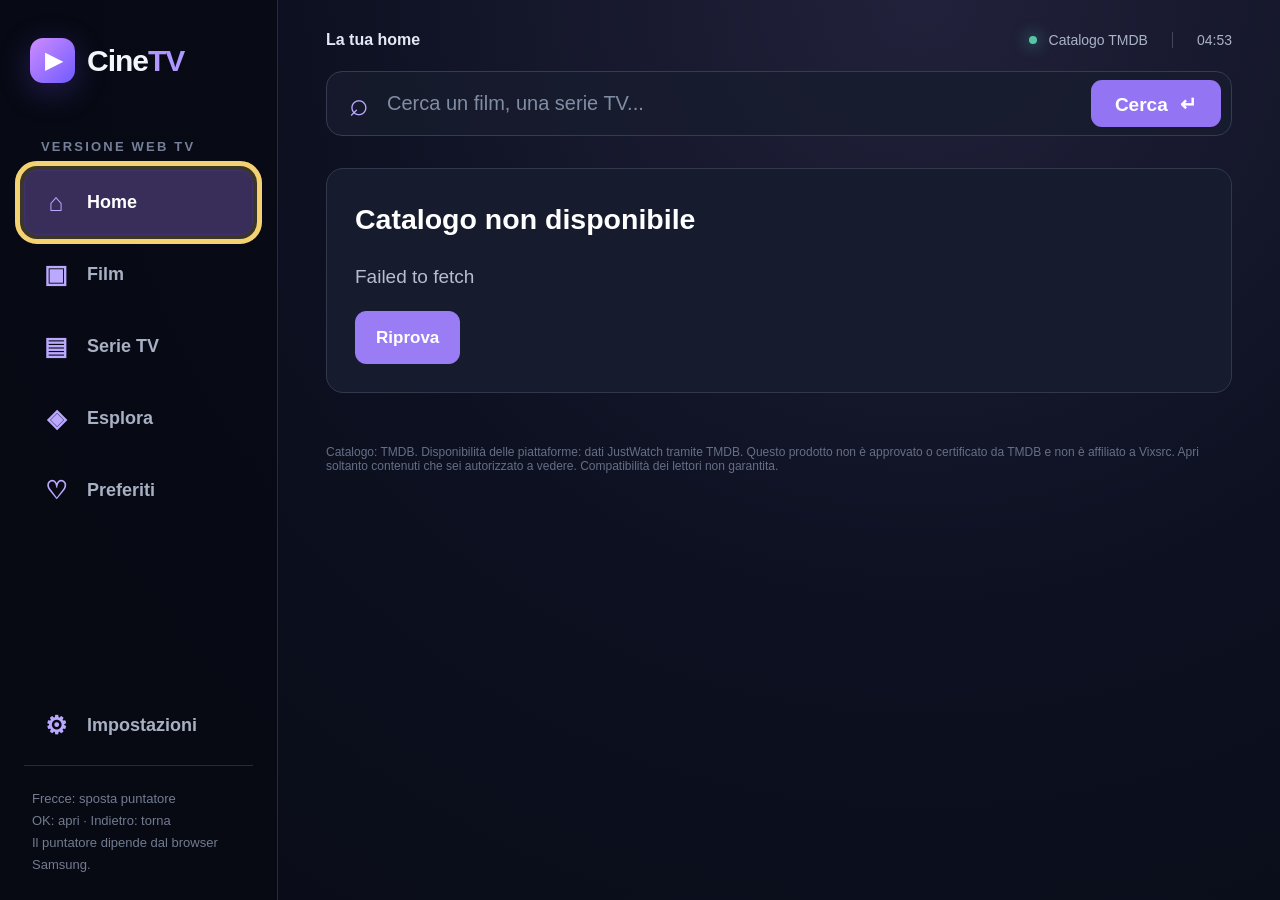
==== commit 98e19502: "Add files via upload" ====
--- a/index.html
+++ b/index.html
@@ -5,7 +5,7 @@
   <meta name="viewport" content="width=device-width,initial-scale=1,viewport-fit=cover">
   <meta name="theme-color" content="#0a0d17">
   <meta name="referrer" content="no-referrer">
-  <title>CineTV Web 3.0 — Samsung Smart TV</title>
+  <title>CineTV Web 4.0 — Samsung Smart TV</title>
   <style>
 :root{font-family:Arial,Helvetica,sans-serif;color:#f4f5fa;background:#090c16;font-size:19px;--surface:#121725;--muted:#a1a9bc;--accent:#9d82ff;--line:#293044}*{box-sizing:border-box}html,body{margin:0;width:100%;height:100%;overflow:hidden}body{background:radial-gradient(ellipse at 72% 0%,#22213b 0,#0c1020 49%,#090c16 100%)}button,input,select{font:inherit}button{cursor:pointer}button,input,select{outline:none}button:focus,input:focus,select:focus,.focusable.focused{outline:4px solid #c9b8ff!important;outline-offset:3px;box-shadow:0 0 0 8px rgba(135,102,255,.13)}.shell{width:100%;height:100%;display:flex}.sidebar{width:278px;flex:0 0 278px;border-right:1px solid #262c3b;background:rgba(7,10,19,.79);padding:38px 24px 24px;display:flex;flex-direction:column}.brand{display:flex;align-items:center;font-size:30px;font-weight:800;letter-spacing:-1px;gap:12px;margin:0 0 56px 6px}.brandmark{display:inline-flex;width:45px;height:45px;border-radius:13px;background:linear-gradient(135deg,#ce8cff,#705bff);align-items:center;justify-content:center;font-size:22px;color:white;box-shadow:0 8px 32px #7852ff45}.brand-accent{color:#ae97ff}.side-label{color:#757f98;font-size:13px;letter-spacing:2.2px;padding-left:17px;font-weight:bold;margin:0 0 16px}.nav-item{display:flex;gap:18px;align-items:center;width:100%;background:transparent;border:1px solid transparent;border-radius:13px;color:#a8b0c4;padding:17px 18px;text-align:left;margin-bottom:7px;font-weight:bold;font-size:18px}.nav-item.active{background:#23213f;color:#eae4ff;border-color:#3e326e}.nav-item:hover{background:#292340}.nav-symbol{font-size:25px;display:inline-flex;justify-content:center;width:26px;color:#bba8ff}.side-bottom{margin-top:auto}.side-note{color:#727b90;border-top:1px solid #252b3b;padding:22px 8px 0;font-size:13px;line-height:1.7}.main{flex:1;min-width:0;display:flex;flex-direction:column}.topbar{padding:31px 48px 22px;display:flex;justify-content:space-between;align-items:center}.breadcrumb{color:#e4e8f4;font-size:16px;font-weight:bold}.topright{display:flex;align-items:center;gap:12px;color:#aab3c7;font-size:14px}.network-dot{height:8px;width:8px;background:#56c5a6;border-radius:50%;box-shadow:0 0 16px #56c5a6}.clock{border-left:1px solid #41485c;margin-left:12px;padding-left:24px;font-variant-numeric:tabular-nums}.scrollarea{flex:1;overflow-y:auto;padding:0 48px 28px;scrollbar-width:thin;scrollbar-color:#464058 transparent}.search-row{height:65px;display:flex;align-items:center;border:1px solid #353b50;border-radius:16px;background:#171c2dcc;gap:16px;padding:8px 10px 8px 22px;margin-bottom:32px}.search-icon{font-size:33px;color:#bcaaff;line-height:1}.search-row input{flex:1;min-width:0;border:none;background:transparent;color:white;font-size:20px}.search-row input::placeholder{color:#818da4}.search-submit{height:47px;border:0;border-radius:11px;padding:0 24px;background:#9375f3;color:white;font-weight:bold}.search-submit span{font-size:20px;margin-left:7px}.hero{min-height:290px;position:relative;overflow:hidden;border-radius:23px;background:linear-gradient(114deg,#352653,#19192e 70%);padding:38px 45px;margin-bottom:34px;display:flex;flex-direction:column;justify-content:center}.hero:after{content:'▶';position:absolute;font-size:315px;color:rgba(190,162,255,.07);right:10%;top:-68px;transform:rotate(-14deg);pointer-events:none}.eyebrow{font-size:13px;text-transform:uppercase;letter-spacing:2px;font-weight:bold;color:#ba9cfc}.hero h1{font-size:44px;line-height:1.15;max-width:670px;margin:12px 0}.hero p{font-size:17px;color:#bdc3d8;line-height:1.6;margin:0;max-width:680px}.actions{display:flex;gap:14px;flex-wrap:wrap;margin-top:22px}.primary,.secondary,.tiny-button{border-radius:11px;min-height:48px;padding:12px 20px;font-size:17px;font-weight:bold;border:1px solid #45445e;background:#27293a;color:#edf0ff}.primary{background:#9a7df5;border-color:#9a7df5;color:#fff}.primary:hover{background:#aa90ff}.secondary:hover,.tiny-button:hover{background:#37304c}.section-head{display:flex;justify-content:space-between;align-items:center;margin:22px 0 18px}.section-head h2{font-size:24px;margin:0}.section-head span,.subtitle{color:#909ab0;font-size:14px}.poster-grid{display:grid;grid-template-columns:repeat(5,minmax(0,1fr));gap:19px}.poster-card{min-width:0;text-align:left;background:none;color:white;border:0;padding:0;border-radius:14px}.poster-frame{height:292px;aspect-ratio:2/3;background:linear-gradient(150deg,#272442,#171b2d);border-radius:13px;overflow:hidden;position:relative;border:1px solid #303449}.poster-frame img{width:100%;height:100%;object-fit:cover;display:block}.fallback-art{height:100%;display:flex;align-items:center;justify-content:center;font-size:44px;color:#b69fff}.poster-rating{position:absolute;right:8px;top:9px;border-radius:8px;background:#101527e8;padding:6px 8px;font-size:13px;font-weight:bold;color:#e9dc9d}.poster-title{font-size:15px;font-weight:bold;margin-top:12px;line-height:1.4;max-height:44px;overflow:hidden}.poster-meta{font-size:13px;color:#8e98af;margin-top:5px}.poster-card:hover .poster-frame{border-color:#a789ff;transform:translateY(-2px)}.empty,.info-panel{background:#161c2e;border:1px solid #32384b;border-radius:17px;padding:28px;color:#b6bed0;line-height:1.6}.empty h2,.info-panel h2{margin:0 0 10px;color:white}.info-panel{max-width:850px}.info-panel strong{color:#f0ecff}.details{display:grid;grid-template-columns:235px minmax(0,1fr);gap:36px;align-items:start;margin:8px 0 35px}.detail-poster{width:100%;aspect-ratio:2/3;border-radius:17px;object-fit:cover;background:#222439}.detail-body h1{font-size:42px;margin:10px 0 12px;line-height:1.13}.meta-line{color:#aeaec9;margin-bottom:18px;font-size:16px}.description{max-width:790px;line-height:1.65;color:#c1c8d9;font-size:17px}.pill{display:inline-block;border:1px solid #3f4160;border-radius:20px;padding:7px 13px;margin:0 10px 10px 0;font-size:13px;color:#d0d3e9}.picker-line{display:flex;gap:13px;align-items:center;flex-wrap:wrap;margin:25px 0}.picker-line label{color:#c5c9dc}.picker-line select{height:49px;min-width:165px;color:white;border-radius:10px;background:#252a3d;border:1px solid #444a65;padding:0 13px}.ep-list{display:grid;grid-template-columns:repeat(2,minmax(0,1fr));gap:12px;margin:20px 0}.episode{background:#161c2c;border:1px solid #31374d;border-radius:13px;text-align:left;color:white;padding:16px;font-size:16px}.episode:hover{background:#262941}.episode small{display:block;color:#a3acc3;margin-top:6px;line-height:1.4}.episodes-title{font-size:23px;margin-top:30px}.help-box{margin:25px 0;background:#1e1e34;border:1px solid #51436a;padding:17px 19px;border-radius:11px;color:#c1b9d9;line-height:1.6;font-size:15px}.help-box strong{color:white}.form-label{display:block;color:#c8ccdd;font-weight:bold;margin:22px 0 9px}.form-input{width:100%;padding:14px 16px;color:white;background:#0d1323;border:1px solid #41495f;border-radius:11px}.form-hint{color:#a5abc0;font-size:14px;line-height:1.6;margin:10px 0 25px}code{color:#cdbdff;font-size:14px;overflow-wrap:anywhere}footer{margin:52px 0 10px;color:#656f86;font-size:12px}.toast{position:fixed;bottom:30px;left:50%;transform:translateX(-50%);padding:16px 26px;background:#3c3260;color:white;border-radius:14px;box-shadow:0 10px 42px #0008;opacity:0;pointer-events:none;transition:opacity .15s;z-index:100}.toast.show{opacity:1}.smallnote{color:#aeb5cd;font-size:15px;line-height:1.5}.hidden{display:none!important}@media(max-width:1100px){:root{font-size:16px}.sidebar{width:220px;flex-basis:220px;padding:25px 13px}.brand{font-size:25px}.topbar{padding:22px 26px}.scrollarea{padding:0 26px 25px}.poster-grid{grid-template-columns:repeat(4,1fr);gap:14px}.hero h1{font-size:34px}.details{grid-template-columns:175px 1fr}}@media(max-width:700px){.sidebar{width:74px;flex-basis:74px;padding:20px 8px}.brand{font-size:0;margin:0 0 48px}.brandmark{width:45px;height:45px;font-size:19px}.brand-accent,.side-label,.side-note{display:none}.nav-item{font-size:0;padding:14px 14px}.nav-symbol{font-size:22px}.main .topbar{padding:24px 19px}.scrollarea{padding:0 19px}.topright{display:none}.poster-grid{grid-template-columns:repeat(2,1fr)}.hero{padding:24px}.hero h1{font-size:29px}.details{grid-template-columns:1fr}.detail-poster{width:190px}.ep-list{grid-template-columns:1fr}}
 
@@ -71,10 +71,9 @@
   <div class="toast" id="toast" role="status"></div>
   <script src="config.js"></script>
   <script>
-/* CineTV Web v3.0 — Samsung 2020 Smart TV browser; plain ES5+ for TV compatibility. */
+/* CineTV Web v4.0 — browser Samsung 2020. TMDB via Worker; no API key in browser. */
 (function () {
   'use strict';
-  var API = 'https://api.themoviedb.org/3';
   var IMG = 'https://image.tmdb.org/t/p/';
   var DEMO = [
     {id:456,media_type:'tv',name:'I Simpson',first_air_date:'1989-12-17',vote_average:8.0,poster_path:null,overview:'Serie dimostrativa. Per sfogliare tutti i titoli inserisci una chiave TMDB nelle Impostazioni.'},
@@ -90,9 +89,9 @@
     get:function(k){try{return localStorage.getItem(k);}catch(e){return null;}},
     set:function(k,v){try{localStorage.setItem(k,v);}catch(e){}}
   };
-  var sharedKey = (window.CINETV_CONFIG && typeof window.CINETV_CONFIG.tmdbApiKey==='string') ? window.CINETV_CONFIG.tmdbApiKey.trim() : '';
-  var sharedReady = /^[a-fA-F0-9]{32}$/.test(sharedKey);
-  var apiKey = sharedReady ? sharedKey : (safeStore.get('cinetv_tmdb_key') || '');
+  /* Endpoint pubblico del tuo Worker. La chiave TMDB esiste SOLO come Secret in Cloudflare. */
+  var workerUrl = (window.CINETV_CONFIG && typeof window.CINETV_CONFIG.workerUrl==='string') ? window.CINETV_CONFIG.workerUrl.trim().replace(/\/$/,'') : '';
+  var apiReady = /^https:\/\/[a-z0-9.-]+$/i.test(workerUrl) && workerUrl.indexOf('TUO-')<0;
   var recent = readJSON('cinetv_recent_v3', []);
   if(!Array.isArray(recent))recent=[];
   recent = recent.filter(function(r){return r&&validId(r.id)&&(r.media_type==='tv'||r.media_type==='movie');}).slice(0,20);
@@ -111,9 +110,19 @@
   function picture(x,size){var path=cleanPath(x&&x.poster_path);return path?IMG+(size||'w342')+path:null;}
   function rating(x){return x.vote_average>=1?'<span class="poster-rating">★ '+Number(x.vote_average).toFixed(1)+'</span>':'';}
   function gotoPage(page){currentPage=page;selected=null;seasonData=null;currentList=[];var n=document.querySelectorAll('.nav-item');for(var i=0;i<n.length;i++)n[i].classList.toggle('active',n[i].getAttribute('data-page')===page);$('breadcrumb').textContent={home:'La tua home',movie:'Film',tv:'Serie TV',explore:'Esplora',favorites:'Preferiti',settings:'Impostazioni',search:'Risultati di ricerca'}[page]||'CineTV';$('search-row').classList.toggle('hidden',page==='settings');$('scrollarea').scrollTop=0;renderPage();}
-  function info(msg){content.innerHTML='<div class="empty"><h2>'+esc(msg)+'</h2><p>Verifica la connessione Internet e la chiave API TMDB nelle Impostazioni.</p><button class="primary focusable" data-action="page" data-page="settings">Apri impostazioni</button></div>';focusFirstContent();}
+  function info(msg){content.innerHTML='<div class="empty"><h2>'+esc(msg)+'</h2><p>Controlla la rete e la configurazione del Worker Cloudflare.</p><button class="primary focusable" data-action="page" data-page="settings">Apri impostazioni</button></div>';focusFirstContent();}
   function loading(){content.innerHTML='<div class="empty">Caricamento del catalogo...</div>';}
-  function tmdb(endpoint,query){return new Promise(function(resolve,reject){if(!apiKey)return reject(new Error('Chiave TMDB non impostata'));var q=query||{};q.api_key=apiKey;q.language='it-IT';var params=[];Object.keys(q).forEach(function(k){params.push(encodeURIComponent(k)+'='+encodeURIComponent(q[k]));});var url=API+endpoint+'?'+params.join('&');var timeout=setTimeout(function(){reject(new Error('Connessione scaduta'));},15000);fetch(url,{method:'GET',headers:{'Accept':'application/json'}}).then(function(res){if(!res.ok)throw new Error('TMDB HTTP '+res.status+(res.status===401?' (chiave errata)':''));return res.json();}).then(function(data){clearTimeout(timeout);resolve(data);}).catch(function(err){clearTimeout(timeout);reject(err);});});}
+  function tmdb(endpoint,query){return new Promise(function(resolve,reject){
+    if(!apiReady)return reject(new Error('Indirizzo Worker non configurato'));
+    var q=query||{};q.language='it-IT';var params=[];
+    Object.keys(q).forEach(function(k){params.push(encodeURIComponent(k)+'='+encodeURIComponent(q[k]));});
+    var url=workerUrl+'/api'+endpoint+'?'+params.join('&');
+    var timeout=setTimeout(function(){reject(new Error('Connessione al catalogo scaduta'));},15000);
+    fetch(url,{method:'GET',headers:{'Accept':'application/json'}})
+      .then(function(res){if(!res.ok)throw new Error('Worker / TMDB HTTP '+res.status);return res.json();})
+      .then(function(data){clearTimeout(timeout);resolve(data);})
+      .catch(function(err){clearTimeout(timeout);reject(err);});
+  });}
   function card(x,i,action){var item=normalize(x),photo=picture(item),badge=rating(item);return '<button class="poster-card focusable" data-action="'+(action||'detail')+'" data-index="'+i+'" aria-label="Apri '+esc(title(item))+'"><div class="poster-frame">'+(photo?'<img loading="lazy" alt="" src="'+esc(photo)+'">':'<div class="fallback-art">'+(item.media_type==='tv'?'▤':'▶')+'</div>')+badge+'</div><div class="poster-title">'+esc(title(item))+'</div><div class="poster-meta">'+(action==='continueDetail'?(function(){var r=findRecent(item);return (item.media_type==='tv'&&r?'Riprendi · S'+r.season+' E'+r.episode:'Riprendi film');})():(item.media_type==='tv'?'Serie TV':'Film')+' · '+esc(year(item)))+'</div></button>';}
   function cards(items,heading,description,append,action){var fresh=items.filter(function(x){return x&&(x.media_type==='movie'||x.media_type==='tv'||x.media_type==null)&&x.id;}).map(normalize);if(!append)currentList=[];var start=currentList.length;currentList=currentList.concat(fresh);var html='<div class="section-head"><h2>'+esc(heading)+'</h2><span>'+esc(description||'')+'</span></div>';if(!fresh.length)return html+'<div class="empty">Nessun titolo trovato.</div>';return html+'<div class="poster-grid">'+fresh.map(function(item,i){return card(item,start+i,action);}).join('')+'</div>';}
 
@@ -130,7 +139,7 @@
     if(currentPage==='settings')return renderSettings();
     if(currentPage==='favorites')return renderFavorites();
     if(currentPage==='explore')return renderExplore();
-    if(!apiKey){var prior=currentPage==='home'?continueCards():'';content.innerHTML=prior+'<div class="empty"><h2>Catalogo da configurare</h2><p>Chi gestisce CineTV deve inserire una sola volta la chiave TMDB nel file <code>config.js</code> su GitHub. Gli amici non dovranno configurare nulla dal televisore.</p><button class="primary focusable" data-action="page" data-page="settings">Istruzioni</button></div>';return;}
+    if(!apiReady){var prior=currentPage==='home'?continueCards():'';content.innerHTML=prior+'<div class="empty"><h2>Catalogo da configurare</h2><p>Il gestore di CineTV deve inserire l’indirizzo del Worker Cloudflare in <code>config.js</code>. La chiave TMDB non va pubblicata su GitHub.</p><button class="primary focusable" data-action="page" data-page="settings">Istruzioni</button></div>';return;}
     loading();var requestedPage=currentPage;
     var endpoint=currentPage==='movie'?'/trending/movie/week':currentPage==='tv'?'/trending/tv/week':'/trending/all/week';
     tmdb(endpoint,{}).then(function(data){if(currentPage!==requestedPage||selected)return;
@@ -144,14 +153,12 @@
   }
   function renderFavorites(){content.innerHTML=cards(favorites,'La tua lista','Salvati su questo televisore')+(favorites.length?'':'<div class="help-box">Apri un titolo e seleziona “Aggiungi ai preferiti”.</div>');}
   function renderSettings(){
-    var state=sharedReady?'Configurazione condivisa attiva':apiKey?'Chiave già salvata su questo dispositivo':'Configurazione condivisa assente';
-    content.innerHTML='<div class="info-panel"><span class="eyebrow">CINETV WEB 3.0</span><h2>Informazioni e impostazioni</h2><p><strong>Catalogo TMDB:</strong> '+esc(state)+'.</p>'+
-    '<p>Per chi utilizza CineTV, il catalogo è già pronto quando il proprietario inserisce la propria chiave v3 TMDB nel file <code>config.js</code> della repository GitHub. Nessuna configurazione sul televisore.</p>'+
-    '<p><strong>Continua a guardare:</strong> film e serie aperti vengono ricordati localmente su questo browser. Per le serie ricordiamo stagione ed episodio; non possiamo leggere il minuto esatto quando il lettore si apre su un sito esterno.</p>'+
-    '<p><strong>Audio:</strong> i link Vixsrc richiedono l’italiano se disponibile (<code>?lang=it</code>), ma l’effettiva traccia dipende dal lettore.</p>'+
-    '<p><strong>Privacy:</strong> preferiti e cronologia sono separati per ogni TV/browser; non vengono sincronizzati tra amici.</p>'+
-    '<div class="help-box"><strong>Attenzione per chi pubblica:</strong> GitHub Pages è pubblico. Una chiave API scritta in <code>config.js</code> può essere letta da chiunque; non inserire token privati o password. Per proteggere la chiave in futuro occorre un piccolo servizio server-side.</div>'+
-    '<p class="smallnote">Il puntatore del browser Samsung resta invariato. Catalogo TMDB e indicazioni piattaforme basate sui dati disponibili in Italia; nessun contenuto è ospitato da CineTV.</p></div>';
+    content.innerHTML='<div class="info-panel"><span class="eyebrow">CINETV WEB 4.0</span><h2>Informazioni e impostazioni</h2><p><strong>Catalogo TMDB:</strong> '+(apiReady?'Worker Cloudflare configurato':'Worker non configurato')+'.</p>'+
+    '<p>Il gestore di CineTV configura una sola volta il Worker in <code>config.js</code> su GitHub. La chiave TMDB rimane segreta su Cloudflare. Nessuna configurazione per gli amici.</p>'+
+    '<p><strong>Continua a guardare:</strong> il titolo e l’episodio aperti vengono ricordati su questo dispositivo; non viene rilevato il minuto esatto.</p>'+
+    '<p><strong>Audio:</strong> Vixsrc riceve la preferenza italiana <code>?lang=it</code> quando disponibile.</p>'+
+    '<p><strong>Privacy:</strong> cronologia e preferiti restano sul televisore/browser, separati per ogni dispositivo.</p>'+
+    '<p class="smallnote">Il puntatore del browser Samsung resta invariato. Disponibilità delle piattaforme secondo TMDB/JustWatch; la riproduzione esterna è indipendente.</p></div>';
   }
   /* Explore: filters use TMDB's official Italian availability indexes, not Vixsrc inventory. */
   var FEATURED_GENRES = [
@@ -192,7 +199,7 @@
   }
   function activeClass(on){return on?' active':'';}
   function renderExplore(){
-    if(!apiKey){content.innerHTML='<div class="explore-intro"><h1>Esplora film e serie TV</h1><p>Per filtrare per Netflix, Prime Video, Disney+, NOW, HBO/Max e genere serve la chiave gratuita TMDB.</p><button class="primary focusable" data-action="page" data-page="settings">Configura la chiave TMDB</button></div>';return;}
+    if(!apiReady){content.innerHTML='<div class="explore-intro"><h1>Esplora film e serie TV</h1><p>Il gestore di CineTV deve configurare il Worker Cloudflare per attivare i filtri.</p><button class="primary focusable" data-action="page" data-page="settings">Configurazione Worker</button></div>';return;}
     content.innerHTML='<div class="explore-intro"><h1>Esplora il catalogo</h1><p>Scegli film o serie TV, una piattaforma e un genere. Filtri sulla disponibilità <strong>in Italia</strong> segnalata da TMDB / JustWatch.</p></div><div class="empty">Preparazione dei filtri...</div>';
     var type=exploreType;
     loadExploreRefs(type).then(function(){if(currentPage!=='explore'||selected||exploreType!==type)return;renderExploreControls();fetchExplore();}).catch(function(e){if(currentPage!=='explore'||exploreType!==type)return;content.innerHTML='<div class="empty"><h2>Impossibile caricare i filtri</h2><p>'+esc(e.message)+'</p><button class="primary focusable" data-action="exploreRetry">Riprova</button></div>';});
@@ -230,16 +237,16 @@
   function exploreChange(){explorePage=1;renderExploreControls();fetchExplore();}
   function openHomeGenre(id){exploreType='movie';explorePlatform='';exploreGenre=String(id);explorePage=1;gotoPage('explore');}
 
-  function doSearch(q){q=(q||'').trim();if(!q){toast('Scrivi il titolo da cercare');$('search').focus();return;}lastQuery=q;currentPage='search';selected=null;$('breadcrumb').textContent='Ricerca: '+q;$('scrollarea').scrollTop=0;loading();if(!apiKey){var matches=DEMO.filter(function(x){return title(x).toLowerCase().indexOf(q.toLowerCase())>=0;});content.innerHTML=cards(matches,'Risultati di ricerca','Esempio senza API TMDB')+'<div class="help-box">Per cercare tutti i titoli devi prima configurare una chiave TMDB.</div>';return;}tmdb('/search/multi',{query:q,include_adult:false,page:1}).then(function(data){if(currentPage!=='search'||lastQuery!==q)return;content.innerHTML=cards((data.results||[]).filter(function(x){return x.media_type==='movie'||x.media_type==='tv';}),'Risultati per “'+q+'”','Film e serie TV');}).catch(function(e){info(e.message);});}
+  function doSearch(q){q=(q||'').trim();if(!q){toast('Scrivi il titolo da cercare');$('search').focus();return;}lastQuery=q;currentPage='search';selected=null;$('breadcrumb').textContent='Ricerca: '+q;$('scrollarea').scrollTop=0;loading();if(!apiReady){var matches=DEMO.filter(function(x){return title(x).toLowerCase().indexOf(q.toLowerCase())>=0;});content.innerHTML=cards(matches,'Risultati di ricerca','Esempio senza API TMDB')+'<div class="help-box">Per cercare tutti i titoli serve configurare il Worker Cloudflare.</div>';return;}tmdb('/search/multi',{query:q,include_adult:false,page:1}).then(function(data){if(currentPage!=='search'||lastQuery!==q)return;content.innerHTML=cards((data.results||[]).filter(function(x){return x.media_type==='movie'||x.media_type==='tv';}),'Risultati per “'+q+'”','Film e serie TV');}).catch(function(e){info(e.message);});}
   function isFavorite(x){return favorites.some(function(y){return y.id===x.id&&y.media_type===x.media_type;});}
   function toggleFavorite(){if(!selected)return;var x=normalize(selected),old=favorites.filter(function(y){return y.id===x.id&&y.media_type===x.media_type;});favorites=favorites.filter(function(y){return !(y.id===x.id&&y.media_type===x.media_type);});if(!old.length)favorites.unshift(x);safeStore.set('cinetv_favorites',JSON.stringify(favorites));renderDetail();toast(old.length?'Rimosso dai preferiti':'Aggiunto ai preferiti');}
-  function openDetail(index,fromRecent){var x=currentList[index];if(!x)return;focusReturn=document.activeElement;selected=normalize(x);var remembered=fromRecent?findRecent(selected):null;season=(remembered&&Number(remembered.season))||1;episode=(remembered&&Number(remembered.episode))||1;seasonData=null;renderDetail();if(apiKey){tmdb('/'+selected.media_type+'/'+selected.id,{}).then(function(data){if(!selected||selected.id!==Number(data.id))return;selected=normalize(Object.assign({},selected,data,{media_type:selected.media_type}));selected.seasons=data.seasons||[];selected.genres=data.genres||[];selected.runtime=data.runtime||[];renderDetail();}).catch(function(e){toast('Dettagli non disponibili: '+e.message);});}}
+  function openDetail(index,fromRecent){var x=currentList[index];if(!x)return;focusReturn=document.activeElement;selected=normalize(x);var remembered=fromRecent?findRecent(selected):null;season=(remembered&&Number(remembered.season))||1;episode=(remembered&&Number(remembered.episode))||1;seasonData=null;renderDetail();if(apiReady){tmdb('/'+selected.media_type+'/'+selected.id,{}).then(function(data){if(!selected||selected.id!==Number(data.id))return;selected=normalize(Object.assign({},selected,data,{media_type:selected.media_type}));selected.seasons=data.seasons||[];selected.genres=data.genres||[];selected.runtime=data.runtime||[];renderDetail();}).catch(function(e){toast('Dettagli non disponibili: '+e.message);});}}
   function vixUrl(){if(!selected||!validId(selected.id))return null;return 'https://vixsrc.to/'+(selected.media_type==='tv'?'tv/'+selected.id+'/'+season+'/'+episode:'movie/'+selected.id)+'?lang=it';}
   function getSeasons(){if(selected&&selected.seasons&&selected.seasons.length)return selected.seasons.filter(function(s){return s.season_number>=0;}).map(function(s){return Number(s.season_number);});return [1,2,3,4,5,6,7,8,9,10];}
   function renderDetail(){if(!selected)return;var x=selected,photo=picture(x,'w500'),fav=isFavorite(x),isTv=x.media_type==='tv',url=vixUrl();var seasons=getSeasons();if(seasons.indexOf(season)<0)season=seasons[0]||1;var epiMax=(seasonData&&seasonData.episodes&&seasonData.episodes.length)?seasonData.episodes.length:30;var html='<div class="details"><div>'+(photo?'<img class="detail-poster" src="'+esc(photo)+'" alt="Locandina">':'<div class="detail-poster fallback-art">▶</div>')+'</div><div class="detail-body"><span class="eyebrow">'+(isTv?'SERIE TV':'FILM')+' · '+esc(year(x))+'</span><h1>'+esc(title(x))+'</h1><div class="meta-line">'+(x.vote_average>=1?'★ '+x.vote_average.toFixed(1)+' / 10 · ':'')+'TMDB ID: '+x.id+'</div><p class="description">'+esc(x.overview||'Trama non disponibile in italiano.')+'</p><div class="actions"><button class="primary focusable" data-action="play">▶ Riproduci · IT preferito</button><button class="secondary focusable" data-action="favorite">'+(fav?'♥ Rimuovi dai preferiti':'♡ Aggiungi ai preferiti')+'</button><button class="secondary focusable" data-action="return">← Torna indietro</button>'+(findRecent(x)?'<button class="secondary focusable" data-action="forgetRecent">Rimuovi da Continua a guardare</button>':'')+'</div></div></div>';
     if(isTv){html+='<h2 class="episodes-title">Seleziona l’episodio</h2><div class="picker-line"><label for="season">Stagione</label><select class="focusable" id="season">'+seasons.map(function(s){return '<option value="'+s+'"'+(s===season?' selected':'')+'>Stagione '+s+'</option>';}).join('')+'</select><label for="episode">Episodio</label><select class="focusable" id="episode">'+Array.apply(null,Array(Math.min(150,epiMax))).map(function(_,i){return '<option value="'+(i+1)+'"'+(i+1===episode?' selected':'')+'>Episodio '+(i+1)+'</option>';}).join('')+'</select></div>';if(seasonData&&seasonData.episodes&&seasonData.episodes.length){html+='<div class="ep-list">'+seasonData.episodes.map(function(e){return '<button class="episode focusable" data-action="episode" data-ep="'+e.episode_number+'">'+esc('E'+('0'+e.episode_number).slice(-2)+' · '+(e.name||'Episodio'))+'<small>'+esc((e.overview||'').slice(0,125))+'</small></button>';}).join('')+'</div>';}}
-    html+='<div class="help-box"><strong>Audio italiano preferito (se disponibile).</strong><br>Link diretto: <code>'+esc(url||'—')+'</code><br>Il lettore si aprirà direttamente nel browser della TV, senza passare da CineSearch. Se Vixsrc blocca l’accesso o non è supportato dal browser Samsung, CineTV non può risolvere quel blocco.</div>';content.innerHTML=html;$('scrollarea').scrollTop=0;focusFirstContent();if(isTv&&apiKey&&!seasonData)loadSeason();}
-  function loadSeason(){if(!selected||selected.media_type!=='tv'||!apiKey)return;var id=selected.id,s=season;tmdb('/tv/'+id+'/season/'+s,{}).then(function(data){if(!selected||selected.id!==id||season!==s)return;seasonData=data;if(episode>(data.episodes||[]).length&&data.episodes&&data.episodes.length)episode=1;renderDetail();}).catch(function(){seasonData=null;});}
+    html+='<div class="help-box"><strong>Audio italiano preferito (se disponibile).</strong><br>Link diretto: <code>'+esc(url||'—')+'</code><br>Il lettore si aprirà direttamente nel browser della TV, senza passare da CineSearch. Se Vixsrc blocca l’accesso o non è supportato dal browser Samsung, CineTV non può risolvere quel blocco.</div>';content.innerHTML=html;$('scrollarea').scrollTop=0;focusFirstContent();if(isTv&&apiReady&&!seasonData)loadSeason();}
+  function loadSeason(){if(!selected||selected.media_type!=='tv'||!apiReady)return;var id=selected.id,s=season;tmdb('/tv/'+id+'/season/'+s,{}).then(function(data){if(!selected||selected.id!==id||season!==s)return;seasonData=data;if(episode>(data.episodes||[]).length&&data.episodes&&data.episodes.length)episode=1;renderDetail();}).catch(function(){seasonData=null;});}
   function play(){var url=vixUrl();if(!url){toast('Link non valido');return;}safeStore.set('cinetv_last_url',url);safeStore.set('cinetv_last_title',title(selected));saveRecent();toast('Apertura del lettore...');window.location.assign(url);}
   function goBack(){if(selected){selected=null;seasonData=null;if(currentPage==='search')doSearch(lastQuery);else if(currentPage==='explore')renderExplore();else renderPage();if(focusReturn&&document.contains(focusReturn))focusReturn.focus();return;}if(currentPage!=='home'){gotoPage('home');return;}if(typeof tizen!=='undefined'&&tizen.application){try{tizen.application.getCurrentApplication().exit();}catch(e){toast('Premi Home per uscire');}}else toast('Sei già nella home');}
   function focusFirstContent(){setTimeout(function(){var el=content.querySelector('.focusable');if(el)el.focus();},40);}
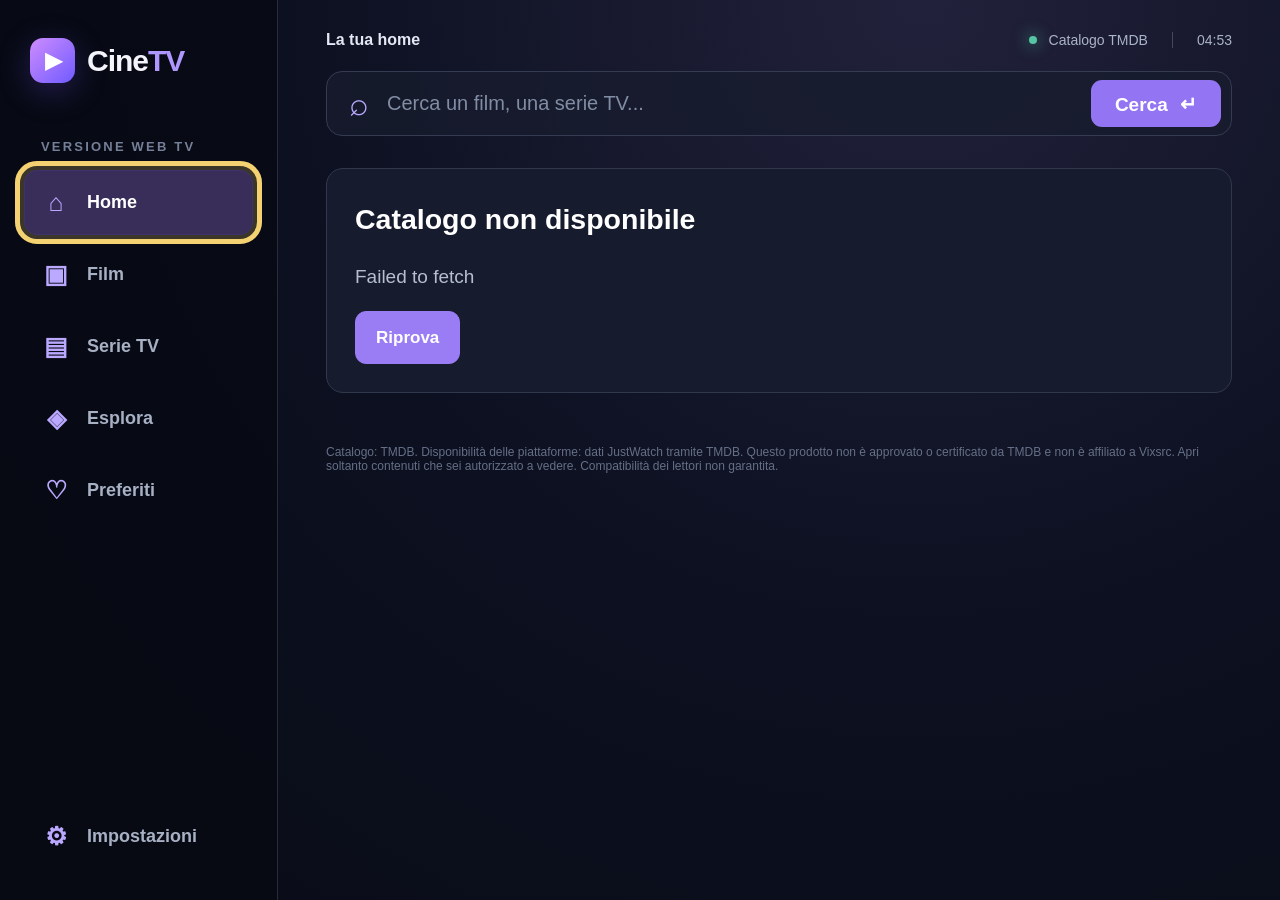
==== commit 45b4c3f6: "Add files via upload" ====
--- a/index.html
+++ b/index.html
@@ -5,7 +5,7 @@
   <meta name="viewport" content="width=device-width,initial-scale=1,viewport-fit=cover">
   <meta name="theme-color" content="#0a0d17">
   <meta name="referrer" content="no-referrer">
-  <title>CineTV Web 4.0 — Samsung Smart TV</title>
+  <title>CineTV Web 4.1 — Samsung Smart TV</title>
   <style>
 :root{font-family:Arial,Helvetica,sans-serif;color:#f4f5fa;background:#090c16;font-size:19px;--surface:#121725;--muted:#a1a9bc;--accent:#9d82ff;--line:#293044}*{box-sizing:border-box}html,body{margin:0;width:100%;height:100%;overflow:hidden}body{background:radial-gradient(ellipse at 72% 0%,#22213b 0,#0c1020 49%,#090c16 100%)}button,input,select{font:inherit}button{cursor:pointer}button,input,select{outline:none}button:focus,input:focus,select:focus,.focusable.focused{outline:4px solid #c9b8ff!important;outline-offset:3px;box-shadow:0 0 0 8px rgba(135,102,255,.13)}.shell{width:100%;height:100%;display:flex}.sidebar{width:278px;flex:0 0 278px;border-right:1px solid #262c3b;background:rgba(7,10,19,.79);padding:38px 24px 24px;display:flex;flex-direction:column}.brand{display:flex;align-items:center;font-size:30px;font-weight:800;letter-spacing:-1px;gap:12px;margin:0 0 56px 6px}.brandmark{display:inline-flex;width:45px;height:45px;border-radius:13px;background:linear-gradient(135deg,#ce8cff,#705bff);align-items:center;justify-content:center;font-size:22px;color:white;box-shadow:0 8px 32px #7852ff45}.brand-accent{color:#ae97ff}.side-label{color:#757f98;font-size:13px;letter-spacing:2.2px;padding-left:17px;font-weight:bold;margin:0 0 16px}.nav-item{display:flex;gap:18px;align-items:center;width:100%;background:transparent;border:1px solid transparent;border-radius:13px;color:#a8b0c4;padding:17px 18px;text-align:left;margin-bottom:7px;font-weight:bold;font-size:18px}.nav-item.active{background:#23213f;color:#eae4ff;border-color:#3e326e}.nav-item:hover{background:#292340}.nav-symbol{font-size:25px;display:inline-flex;justify-content:center;width:26px;color:#bba8ff}.side-bottom{margin-top:auto}.side-note{color:#727b90;border-top:1px solid #252b3b;padding:22px 8px 0;font-size:13px;line-height:1.7}.main{flex:1;min-width:0;display:flex;flex-direction:column}.topbar{padding:31px 48px 22px;display:flex;justify-content:space-between;align-items:center}.breadcrumb{color:#e4e8f4;font-size:16px;font-weight:bold}.topright{display:flex;align-items:center;gap:12px;color:#aab3c7;font-size:14px}.network-dot{height:8px;width:8px;background:#56c5a6;border-radius:50%;box-shadow:0 0 16px #56c5a6}.clock{border-left:1px solid #41485c;margin-left:12px;padding-left:24px;font-variant-numeric:tabular-nums}.scrollarea{flex:1;overflow-y:auto;padding:0 48px 28px;scrollbar-width:thin;scrollbar-color:#464058 transparent}.search-row{height:65px;display:flex;align-items:center;border:1px solid #353b50;border-radius:16px;background:#171c2dcc;gap:16px;padding:8px 10px 8px 22px;margin-bottom:32px}.search-icon{font-size:33px;color:#bcaaff;line-height:1}.search-row input{flex:1;min-width:0;border:none;background:transparent;color:white;font-size:20px}.search-row input::placeholder{color:#818da4}.search-submit{height:47px;border:0;border-radius:11px;padding:0 24px;background:#9375f3;color:white;font-weight:bold}.search-submit span{font-size:20px;margin-left:7px}.hero{min-height:290px;position:relative;overflow:hidden;border-radius:23px;background:linear-gradient(114deg,#352653,#19192e 70%);padding:38px 45px;margin-bottom:34px;display:flex;flex-direction:column;justify-content:center}.hero:after{content:'▶';position:absolute;font-size:315px;color:rgba(190,162,255,.07);right:10%;top:-68px;transform:rotate(-14deg);pointer-events:none}.eyebrow{font-size:13px;text-transform:uppercase;letter-spacing:2px;font-weight:bold;color:#ba9cfc}.hero h1{font-size:44px;line-height:1.15;max-width:670px;margin:12px 0}.hero p{font-size:17px;color:#bdc3d8;line-height:1.6;margin:0;max-width:680px}.actions{display:flex;gap:14px;flex-wrap:wrap;margin-top:22px}.primary,.secondary,.tiny-button{border-radius:11px;min-height:48px;padding:12px 20px;font-size:17px;font-weight:bold;border:1px solid #45445e;background:#27293a;color:#edf0ff}.primary{background:#9a7df5;border-color:#9a7df5;color:#fff}.primary:hover{background:#aa90ff}.secondary:hover,.tiny-button:hover{background:#37304c}.section-head{display:flex;justify-content:space-between;align-items:center;margin:22px 0 18px}.section-head h2{font-size:24px;margin:0}.section-head span,.subtitle{color:#909ab0;font-size:14px}.poster-grid{display:grid;grid-template-columns:repeat(5,minmax(0,1fr));gap:19px}.poster-card{min-width:0;text-align:left;background:none;color:white;border:0;padding:0;border-radius:14px}.poster-frame{height:292px;aspect-ratio:2/3;background:linear-gradient(150deg,#272442,#171b2d);border-radius:13px;overflow:hidden;position:relative;border:1px solid #303449}.poster-frame img{width:100%;height:100%;object-fit:cover;display:block}.fallback-art{height:100%;display:flex;align-items:center;justify-content:center;font-size:44px;color:#b69fff}.poster-rating{position:absolute;right:8px;top:9px;border-radius:8px;background:#101527e8;padding:6px 8px;font-size:13px;font-weight:bold;color:#e9dc9d}.poster-title{font-size:15px;font-weight:bold;margin-top:12px;line-height:1.4;max-height:44px;overflow:hidden}.poster-meta{font-size:13px;color:#8e98af;margin-top:5px}.poster-card:hover .poster-frame{border-color:#a789ff;transform:translateY(-2px)}.empty,.info-panel{background:#161c2e;border:1px solid #32384b;border-radius:17px;padding:28px;color:#b6bed0;line-height:1.6}.empty h2,.info-panel h2{margin:0 0 10px;color:white}.info-panel{max-width:850px}.info-panel strong{color:#f0ecff}.details{display:grid;grid-template-columns:235px minmax(0,1fr);gap:36px;align-items:start;margin:8px 0 35px}.detail-poster{width:100%;aspect-ratio:2/3;border-radius:17px;object-fit:cover;background:#222439}.detail-body h1{font-size:42px;margin:10px 0 12px;line-height:1.13}.meta-line{color:#aeaec9;margin-bottom:18px;font-size:16px}.description{max-width:790px;line-height:1.65;color:#c1c8d9;font-size:17px}.pill{display:inline-block;border:1px solid #3f4160;border-radius:20px;padding:7px 13px;margin:0 10px 10px 0;font-size:13px;color:#d0d3e9}.picker-line{display:flex;gap:13px;align-items:center;flex-wrap:wrap;margin:25px 0}.picker-line label{color:#c5c9dc}.picker-line select{height:49px;min-width:165px;color:white;border-radius:10px;background:#252a3d;border:1px solid #444a65;padding:0 13px}.ep-list{display:grid;grid-template-columns:repeat(2,minmax(0,1fr));gap:12px;margin:20px 0}.episode{background:#161c2c;border:1px solid #31374d;border-radius:13px;text-align:left;color:white;padding:16px;font-size:16px}.episode:hover{background:#262941}.episode small{display:block;color:#a3acc3;margin-top:6px;line-height:1.4}.episodes-title{font-size:23px;margin-top:30px}.help-box{margin:25px 0;background:#1e1e34;border:1px solid #51436a;padding:17px 19px;border-radius:11px;color:#c1b9d9;line-height:1.6;font-size:15px}.help-box strong{color:white}.form-label{display:block;color:#c8ccdd;font-weight:bold;margin:22px 0 9px}.form-input{width:100%;padding:14px 16px;color:white;background:#0d1323;border:1px solid #41495f;border-radius:11px}.form-hint{color:#a5abc0;font-size:14px;line-height:1.6;margin:10px 0 25px}code{color:#cdbdff;font-size:14px;overflow-wrap:anywhere}footer{margin:52px 0 10px;color:#656f86;font-size:12px}.toast{position:fixed;bottom:30px;left:50%;transform:translateX(-50%);padding:16px 26px;background:#3c3260;color:white;border-radius:14px;box-shadow:0 10px 42px #0008;opacity:0;pointer-events:none;transition:opacity .15s;z-index:100}.toast.show{opacity:1}.smallnote{color:#aeb5cd;font-size:15px;line-height:1.5}.hidden{display:none!important}@media(max-width:1100px){:root{font-size:16px}.sidebar{width:220px;flex-basis:220px;padding:25px 13px}.brand{font-size:25px}.topbar{padding:22px 26px}.scrollarea{padding:0 26px 25px}.poster-grid{grid-template-columns:repeat(4,1fr);gap:14px}.hero h1{font-size:34px}.details{grid-template-columns:175px 1fr}}@media(max-width:700px){.sidebar{width:74px;flex-basis:74px;padding:20px 8px}.brand{font-size:0;margin:0 0 48px}.brandmark{width:45px;height:45px;font-size:19px}.brand-accent,.side-label,.side-note{display:none}.nav-item{font-size:0;padding:14px 14px}.nav-symbol{font-size:22px}.main .topbar{padding:24px 19px}.scrollarea{padding:0 19px}.topright{display:none}.poster-grid{grid-template-columns:repeat(2,1fr)}.hero{padding:24px}.hero h1{font-size:29px}.details{grid-template-columns:1fr}.detail-poster{width:190px}.ep-list{grid-template-columns:1fr}}
 
@@ -33,6 +33,16 @@
 
 .poster-card[data-action="continueDetail"] .poster-frame{border-color:#6455a1}
 .poster-card[data-action="continueDetail"] .poster-meta{color:#d9cafd}
+/* Player sperimentale a tutta area disponibile nel browser Samsung. */
+.cinema{position:fixed;z-index:9999;inset:0;top:0;left:0;width:100vw;height:100vh;height:100%;background:#05060b;display:flex;flex-direction:column;overflow:hidden}
+.cinema-toolbar{display:flex;align-items:center;gap:15px;padding:9px 15px;min-height:65px;background:#101423;color:white;flex:0 0 65px;position:relative;z-index:2}
+.cinema-caption{color:#a992ff;font-size:18px;font-weight:700}
+.cinema-actions{margin-left:auto;display:flex;gap:12px}
+.cinema-btn{background:#272944;color:white;border:1px solid #5e5687;border-radius:9px;padding:10px 16px;font-size:16px;font-weight:bold;min-height:44px}
+.cinema-btn:focus,.cinema-btn:hover{outline:3px solid #b7a6ff;outline-offset:1px}
+#cinema-frame{display:block;border:0;width:100%;height:calc(100% - 65px);flex:1 1 auto;background:#05060b}
+body.in-cinema .shell{pointer-events:none}
+@media(max-width:700px){.cinema-toolbar{flex-wrap:wrap;min-height:58px;height:auto;flex:0 0 auto}.cinema-caption{display:none}.cinema-btn{font-size:13px;padding:8px}.cinema-actions{gap:5px}}
 </style>
 </head>
 <body>
@@ -49,7 +59,7 @@
       </nav>
       <div class="side-bottom">
         <button class="nav-item focusable" data-action="page" data-page="settings"><span class="nav-symbol">⚙</span> Impostazioni</button>
-        <div class="side-note">Frecce: sposta puntatore<br>OK: apri · Indietro: torna<br>Il puntatore dipende dal browser Samsung.</div>
+        
       </div>
     </aside>
     <main class="main">
@@ -69,9 +79,21 @@
     </main>
   </div>
   <div class="toast" id="toast" role="status"></div>
+  <!-- Modalità schermo grande opzionale: la riproduzione diretta resta disponibile. -->
+  <div id="cinema" class="cinema hidden" role="dialog" aria-modal="true" aria-label="Riproduzione">
+    <div class="cinema-toolbar">
+      <button id="cinema-back" class="cinema-btn" type="button">← CineTV</button>
+      <span class="cinema-caption">CineTV</span>
+      <div class="cinema-actions">
+        <button id="cinema-full" class="cinema-btn" type="button">⛶ Fullscreen</button>
+        <button id="cinema-direct" class="cinema-btn" type="button">Apri normalmente</button>
+      </div>
+    </div>
+    <iframe id="cinema-frame" title="Riproduzione video" src="about:blank" allow="autoplay; fullscreen; encrypted-media; picture-in-picture" allowfullscreen webkitallowfullscreen referrerpolicy="no-referrer"></iframe>
+  </div>
   <script src="config.js"></script>
   <script>
-/* CineTV Web v4.0 — browser Samsung 2020. TMDB via Worker; no API key in browser. */
+/* CineTV Web v4.1 — TMDB via Worker; no API key in browser. */
 (function () {
   'use strict';
   var IMG = 'https://image.tmdb.org/t/p/';
@@ -153,13 +175,14 @@
   }
   function renderFavorites(){content.innerHTML=cards(favorites,'La tua lista','Salvati su questo televisore')+(favorites.length?'':'<div class="help-box">Apri un titolo e seleziona “Aggiungi ai preferiti”.</div>');}
   function renderSettings(){
-    content.innerHTML='<div class="info-panel"><span class="eyebrow">CINETV WEB 4.0</span><h2>Informazioni e impostazioni</h2><p><strong>Catalogo TMDB:</strong> '+(apiReady?'Worker Cloudflare configurato':'Worker non configurato')+'.</p>'+
-    '<p>Il gestore di CineTV configura una sola volta il Worker in <code>config.js</code> su GitHub. La chiave TMDB rimane segreta su Cloudflare. Nessuna configurazione per gli amici.</p>'+
-    '<p><strong>Continua a guardare:</strong> il titolo e l’episodio aperti vengono ricordati su questo dispositivo; non viene rilevato il minuto esatto.</p>'+
-    '<p><strong>Audio:</strong> Vixsrc riceve la preferenza italiana <code>?lang=it</code> quando disponibile.</p>'+
-    '<p><strong>Privacy:</strong> cronologia e preferiti restano sul televisore/browser, separati per ogni dispositivo.</p>'+
-    '<p class="smallnote">Il puntatore del browser Samsung resta invariato. Disponibilità delle piattaforme secondo TMDB/JustWatch; la riproduzione esterna è indipendente.</p></div>';
-  }
+    content.innerHTML='<div class="info-panel"><span class="eyebrow">CINETV</span><h2>Informazioni</h2>'+ 
+      '<p><strong>Continua a guardare:</strong> ritrova i film e gli episodi aperti di recente su questo dispositivo.</p>'+ 
+      '<p><strong>Preferiti:</strong> aggiungi i titoli che vuoi conservare nella tua lista personale.</p>'+ 
+      '<p><strong>Lingua:</strong> viene scelta automaticamente la traccia italiana, quando disponibile.</p>'+ 
+      '<p><strong>Privacy:</strong> preferiti e cronologia sono memorizzati solo in questo browser.</p>'+ 
+      '<p class="smallnote">Catalogo e informazioni sui titoli: TMDB. La disponibilità delle piattaforme può cambiare.</p></div>';
+  }
+
   /* Explore: filters use TMDB's official Italian availability indexes, not Vixsrc inventory. */
   var FEATURED_GENRES = [
     {label:'Azione',movie:28,tv:10759},
@@ -243,16 +266,43 @@
   function openDetail(index,fromRecent){var x=currentList[index];if(!x)return;focusReturn=document.activeElement;selected=normalize(x);var remembered=fromRecent?findRecent(selected):null;season=(remembered&&Number(remembered.season))||1;episode=(remembered&&Number(remembered.episode))||1;seasonData=null;renderDetail();if(apiReady){tmdb('/'+selected.media_type+'/'+selected.id,{}).then(function(data){if(!selected||selected.id!==Number(data.id))return;selected=normalize(Object.assign({},selected,data,{media_type:selected.media_type}));selected.seasons=data.seasons||[];selected.genres=data.genres||[];selected.runtime=data.runtime||[];renderDetail();}).catch(function(e){toast('Dettagli non disponibili: '+e.message);});}}
   function vixUrl(){if(!selected||!validId(selected.id))return null;return 'https://vixsrc.to/'+(selected.media_type==='tv'?'tv/'+selected.id+'/'+season+'/'+episode:'movie/'+selected.id)+'?lang=it';}
   function getSeasons(){if(selected&&selected.seasons&&selected.seasons.length)return selected.seasons.filter(function(s){return s.season_number>=0;}).map(function(s){return Number(s.season_number);});return [1,2,3,4,5,6,7,8,9,10];}
-  function renderDetail(){if(!selected)return;var x=selected,photo=picture(x,'w500'),fav=isFavorite(x),isTv=x.media_type==='tv',url=vixUrl();var seasons=getSeasons();if(seasons.indexOf(season)<0)season=seasons[0]||1;var epiMax=(seasonData&&seasonData.episodes&&seasonData.episodes.length)?seasonData.episodes.length:30;var html='<div class="details"><div>'+(photo?'<img class="detail-poster" src="'+esc(photo)+'" alt="Locandina">':'<div class="detail-poster fallback-art">▶</div>')+'</div><div class="detail-body"><span class="eyebrow">'+(isTv?'SERIE TV':'FILM')+' · '+esc(year(x))+'</span><h1>'+esc(title(x))+'</h1><div class="meta-line">'+(x.vote_average>=1?'★ '+x.vote_average.toFixed(1)+' / 10 · ':'')+'TMDB ID: '+x.id+'</div><p class="description">'+esc(x.overview||'Trama non disponibile in italiano.')+'</p><div class="actions"><button class="primary focusable" data-action="play">▶ Riproduci · IT preferito</button><button class="secondary focusable" data-action="favorite">'+(fav?'♥ Rimuovi dai preferiti':'♡ Aggiungi ai preferiti')+'</button><button class="secondary focusable" data-action="return">← Torna indietro</button>'+(findRecent(x)?'<button class="secondary focusable" data-action="forgetRecent">Rimuovi da Continua a guardare</button>':'')+'</div></div></div>';
+  function renderDetail(){if(!selected)return;var x=selected,photo=picture(x,'w500'),fav=isFavorite(x),isTv=x.media_type==='tv',url=vixUrl();var seasons=getSeasons();if(seasons.indexOf(season)<0)season=seasons[0]||1;var epiMax=(seasonData&&seasonData.episodes&&seasonData.episodes.length)?seasonData.episodes.length:30;var html='<div class="details"><div>'+(photo?'<img class="detail-poster" src="'+esc(photo)+'" alt="Locandina">':'<div class="detail-poster fallback-art">▶</div>')+'</div><div class="detail-body"><span class="eyebrow">'+(isTv?'SERIE TV':'FILM')+' · '+esc(year(x))+'</span><h1>'+esc(title(x))+'</h1><div class="meta-line">'+(x.vote_average>=1?'★ '+x.vote_average.toFixed(1)+' / 10 · ':'')+'TMDB ID: '+x.id+'</div><p class="description">'+esc(x.overview||'Trama non disponibile in italiano.')+'</p><div class="actions"><button class="primary focusable" data-action="play">▶ Riproduci</button><button class="secondary focusable" data-action="playWide">⛶ Schermo grande</button><button class="secondary focusable" data-action="favorite">'+(fav?'♥ Rimuovi dai preferiti':'♡ Aggiungi ai preferiti')+'</button><button class="secondary focusable" data-action="return">← Torna indietro</button>'+(findRecent(x)?'<button class="secondary focusable" data-action="forgetRecent">Rimuovi da Continua a guardare</button>':'')+'</div></div></div>';
     if(isTv){html+='<h2 class="episodes-title">Seleziona l’episodio</h2><div class="picker-line"><label for="season">Stagione</label><select class="focusable" id="season">'+seasons.map(function(s){return '<option value="'+s+'"'+(s===season?' selected':'')+'>Stagione '+s+'</option>';}).join('')+'</select><label for="episode">Episodio</label><select class="focusable" id="episode">'+Array.apply(null,Array(Math.min(150,epiMax))).map(function(_,i){return '<option value="'+(i+1)+'"'+(i+1===episode?' selected':'')+'>Episodio '+(i+1)+'</option>';}).join('')+'</select></div>';if(seasonData&&seasonData.episodes&&seasonData.episodes.length){html+='<div class="ep-list">'+seasonData.episodes.map(function(e){return '<button class="episode focusable" data-action="episode" data-ep="'+e.episode_number+'">'+esc('E'+('0'+e.episode_number).slice(-2)+' · '+(e.name||'Episodio'))+'<small>'+esc((e.overview||'').slice(0,125))+'</small></button>';}).join('')+'</div>';}}
-    html+='<div class="help-box"><strong>Audio italiano preferito (se disponibile).</strong><br>Link diretto: <code>'+esc(url||'—')+'</code><br>Il lettore si aprirà direttamente nel browser della TV, senza passare da CineSearch. Se Vixsrc blocca l’accesso o non è supportato dal browser Samsung, CineTV non può risolvere quel blocco.</div>';content.innerHTML=html;$('scrollarea').scrollTop=0;focusFirstContent();if(isTv&&apiReady&&!seasonData)loadSeason();}
+    content.innerHTML=html;$('scrollarea').scrollTop=0;focusFirstContent();if(isTv&&apiReady&&!seasonData)loadSeason();}
   function loadSeason(){if(!selected||selected.media_type!=='tv'||!apiReady)return;var id=selected.id,s=season;tmdb('/tv/'+id+'/season/'+s,{}).then(function(data){if(!selected||selected.id!==id||season!==s)return;seasonData=data;if(episode>(data.episodes||[]).length&&data.episodes&&data.episodes.length)episode=1;renderDetail();}).catch(function(){seasonData=null;});}
+  var cinemaOpen=false;
+  function requestCinemaFullscreen(){
+    var el=$('cinema');var fn=el.requestFullscreen||el.webkitRequestFullscreen||el.webkitRequestFullScreen||el.msRequestFullscreen;
+    if(!fn)return;
+    try{var result=fn.call(el);if(result&&typeof result.catch==='function')result.catch(function(){});}catch(e){}
+  }
+  function openCinema(){
+    var url=vixUrl();if(!url){toast('Link non valido');return;}
+    safeStore.set('cinetv_last_url',url);safeStore.set('cinetv_last_title',title(selected));saveRecent();
+    cinemaOpen=true;
+    document.body.classList.add('in-cinema');
+    $('cinema').classList.remove('hidden');
+    $('cinema-frame').src=url;
+    requestCinemaFullscreen();
+    $('cinema-back').focus();
+  }
+  function closeCinema(){
+    if(!cinemaOpen)return;
+    cinemaOpen=false;
+    $('cinema').classList.add('hidden');
+    $('cinema-frame').src='about:blank';
+    document.body.classList.remove('in-cinema');
+    var el=document.fullscreenElement||document.webkitFullscreenElement;
+    var exit=document.exitFullscreen||document.webkitExitFullscreen;
+    if(el===$('cinema')&&exit){try{var result=exit.call(document);if(result&&result.catch)result.catch(function(){});}catch(e){}}
+    var playBtn=content.querySelector('[data-action="playWide"]');if(playBtn)playBtn.focus();
+  }
   function play(){var url=vixUrl();if(!url){toast('Link non valido');return;}safeStore.set('cinetv_last_url',url);safeStore.set('cinetv_last_title',title(selected));saveRecent();toast('Apertura del lettore...');window.location.assign(url);}
-  function goBack(){if(selected){selected=null;seasonData=null;if(currentPage==='search')doSearch(lastQuery);else if(currentPage==='explore')renderExplore();else renderPage();if(focusReturn&&document.contains(focusReturn))focusReturn.focus();return;}if(currentPage!=='home'){gotoPage('home');return;}if(typeof tizen!=='undefined'&&tizen.application){try{tizen.application.getCurrentApplication().exit();}catch(e){toast('Premi Home per uscire');}}else toast('Sei già nella home');}
+  function goBack(){if(cinemaOpen){closeCinema();return;}if(selected){selected=null;seasonData=null;if(currentPage==='search')doSearch(lastQuery);else if(currentPage==='explore')renderExplore();else renderPage();if(focusReturn&&document.contains(focusReturn))focusReturn.focus();return;}if(currentPage!=='home'){gotoPage('home');return;}if(typeof tizen!=='undefined'&&tizen.application){try{tizen.application.getCurrentApplication().exit();}catch(e){toast('Premi Home per uscire');}}else toast('Sei già nella home');}
   function focusFirstContent(){setTimeout(function(){var el=content.querySelector('.focusable');if(el)el.focus();},40);}
   function toast(msg){var t=$('toast');t.textContent=msg;t.classList.add('show');clearTimeout(toastTimer);toastTimer=setTimeout(function(){t.classList.remove('show');},2700);}
   function navigate(dir){var all=Array.prototype.slice.call(document.querySelectorAll('.focusable')).filter(function(el){var r=el.getBoundingClientRect(),cs=window.getComputedStyle(el);return r.width>0&&r.height>0&&cs.visibility!=='hidden'&&cs.display!=='none';});var active=document.activeElement;if(!active||all.indexOf(active)<0){if(all.length)all[0].focus();return;}var r=active.getBoundingClientRect(),cx=r.left+r.width/2,cy=r.top+r.height/2,best=null,score=Infinity;all.forEach(function(el){if(el===active)return;var b=el.getBoundingClientRect(),dx=b.left+b.width/2-cx,dy=b.top+b.height/2-cy;var forward=dir==='right'?dx:dir==='left'?-dx:dir==='down'?dy:-dy;var offAxis=(dir==='right'||dir==='left')?Math.abs(dy):Math.abs(dx);if(forward<5)return;var cost=forward+offAxis*2.1;if(cost<score){best=el;score=cost;}});if(best){best.focus();best.scrollIntoView({block:'nearest',inline:'nearest'});}}
-  document.addEventListener('keydown',function(ev){var code=ev.keyCode||ev.which;var editing=(document.activeElement&&['INPUT','TEXTAREA'].indexOf(document.activeElement.tagName)>=0);if(code===10009||code===27||ev.key==='Escape'||(code===8&&!editing)){ev.preventDefault();if(editing){document.activeElement.blur();return;}goBack();return;}
+  document.addEventListener('keydown',function(ev){var code=ev.keyCode||ev.which;if(cinemaOpen){if(code===10009||code===27||ev.key==='Escape'||code===8){ev.preventDefault();closeCinema();}return;}var editing=(document.activeElement&&['INPUT','TEXTAREA'].indexOf(document.activeElement.tagName)>=0);if(code===10009||code===27||ev.key==='Escape'||(code===8&&!editing)){ev.preventDefault();if(editing){document.activeElement.blur();return;}goBack();return;}
     if(code===13&&document.activeElement===$('search')){ev.preventDefault();doSearch($('search').value);return;}
     if((code===37||code===38||code===39||code===40)&&!editing){if(document.activeElement&&document.activeElement.tagName==='SELECT')return;ev.preventDefault();navigate(({37:'left',38:'up',39:'right',40:'down'})[code]);}
   });
@@ -264,9 +314,12 @@
     if(action==='exploreReset'){exploreGenre='';explorePlatform='';exploreSort='popularity.desc';exploreChange();return;}
     if(action==='explorePrev'){if(explorePage>1){explorePage--;fetchExplore();var sc=$('explore-results');if(sc)sc.scrollIntoView();}return;}
     if(action==='exploreNext'){if(explorePage<exploreTotals){explorePage++;fetchExplore();var sc2=$('explore-results');if(sc2)sc2.scrollIntoView();}return;}
-    if(action==='exploreRetry'){renderExplore();return;}if(action==='focusSearch'){$('search').focus();return;}if(action==='search'){doSearch($('search').value);return;}if(action==='detail'||action==='continueDetail'){openDetail(Number(el.getAttribute('data-index')),action==='continueDetail');return;}if(action==='favorite'){toggleFavorite();return;}if(action==='forgetRecent'){if(selected){recent=recent.filter(function(r){return !(r.id===selected.id&&r.media_type===selected.media_type);});safeStore.set('cinetv_recent_v3',JSON.stringify(recent));toast('Rimosso dalla lista');renderDetail();}return;}if(action==='play'){play();return;}if(action==='return'){goBack();return;}if(action==='episode'){episode=Number(el.getAttribute('data-ep'));renderDetail();return;}});
+    if(action==='exploreRetry'){renderExplore();return;}if(action==='focusSearch'){$('search').focus();return;}if(action==='search'){doSearch($('search').value);return;}if(action==='detail'||action==='continueDetail'){openDetail(Number(el.getAttribute('data-index')),action==='continueDetail');return;}if(action==='favorite'){toggleFavorite();return;}if(action==='forgetRecent'){if(selected){recent=recent.filter(function(r){return !(r.id===selected.id&&r.media_type===selected.media_type);});safeStore.set('cinetv_recent_v3',JSON.stringify(recent));toast('Rimosso dalla lista');renderDetail();}return;}if(action==='play'){play();return;}if(action==='playWide'){openCinema();return;}if(action==='return'){goBack();return;}if(action==='episode'){episode=Number(el.getAttribute('data-ep'));renderDetail();return;}});
   document.addEventListener('change',function(ev){if(ev.target.id==='season'){season=Number(ev.target.value)||1;episode=1;seasonData=null;renderDetail();}if(ev.target.id==='episode'){episode=Number(ev.target.value)||1;renderDetail();}if(ev.target.id==='explore-sort'){exploreSort=ev.target.value;exploreChange();}});
   $('search').addEventListener('input',function(){clearTimeout(searchTimer);});
+  $('cinema-back').addEventListener('click',closeCinema);
+  $('cinema-full').addEventListener('click',requestCinemaFullscreen);
+  $('cinema-direct').addEventListener('click',function(){var url=vixUrl();if(url)window.location.assign(url);});
   document.addEventListener('tizenhwkey',function(ev){if(ev.keyName==='back')goBack();});
   function updateTime(){var d=new Date();$('clock').textContent=('0'+d.getHours()).slice(-2)+':'+('0'+d.getMinutes()).slice(-2);}
   updateTime();setInterval(updateTime,60000);
